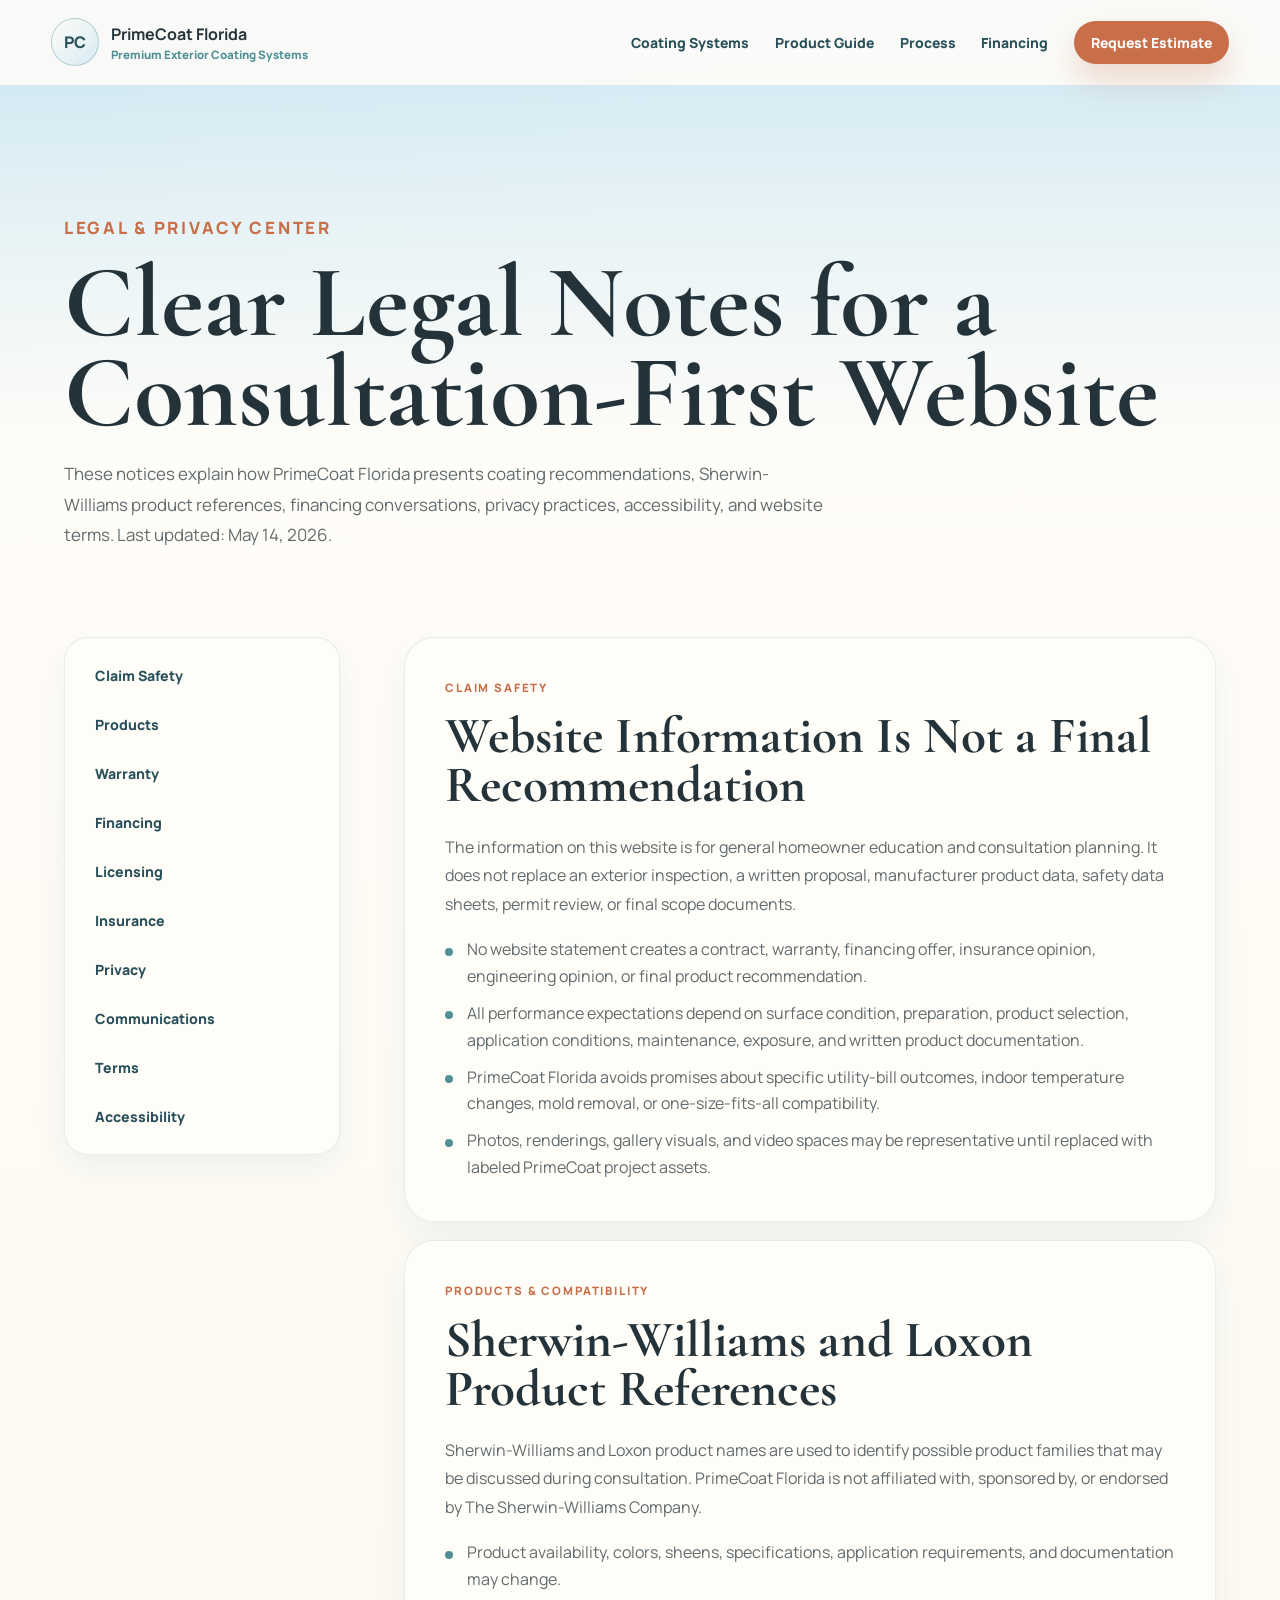
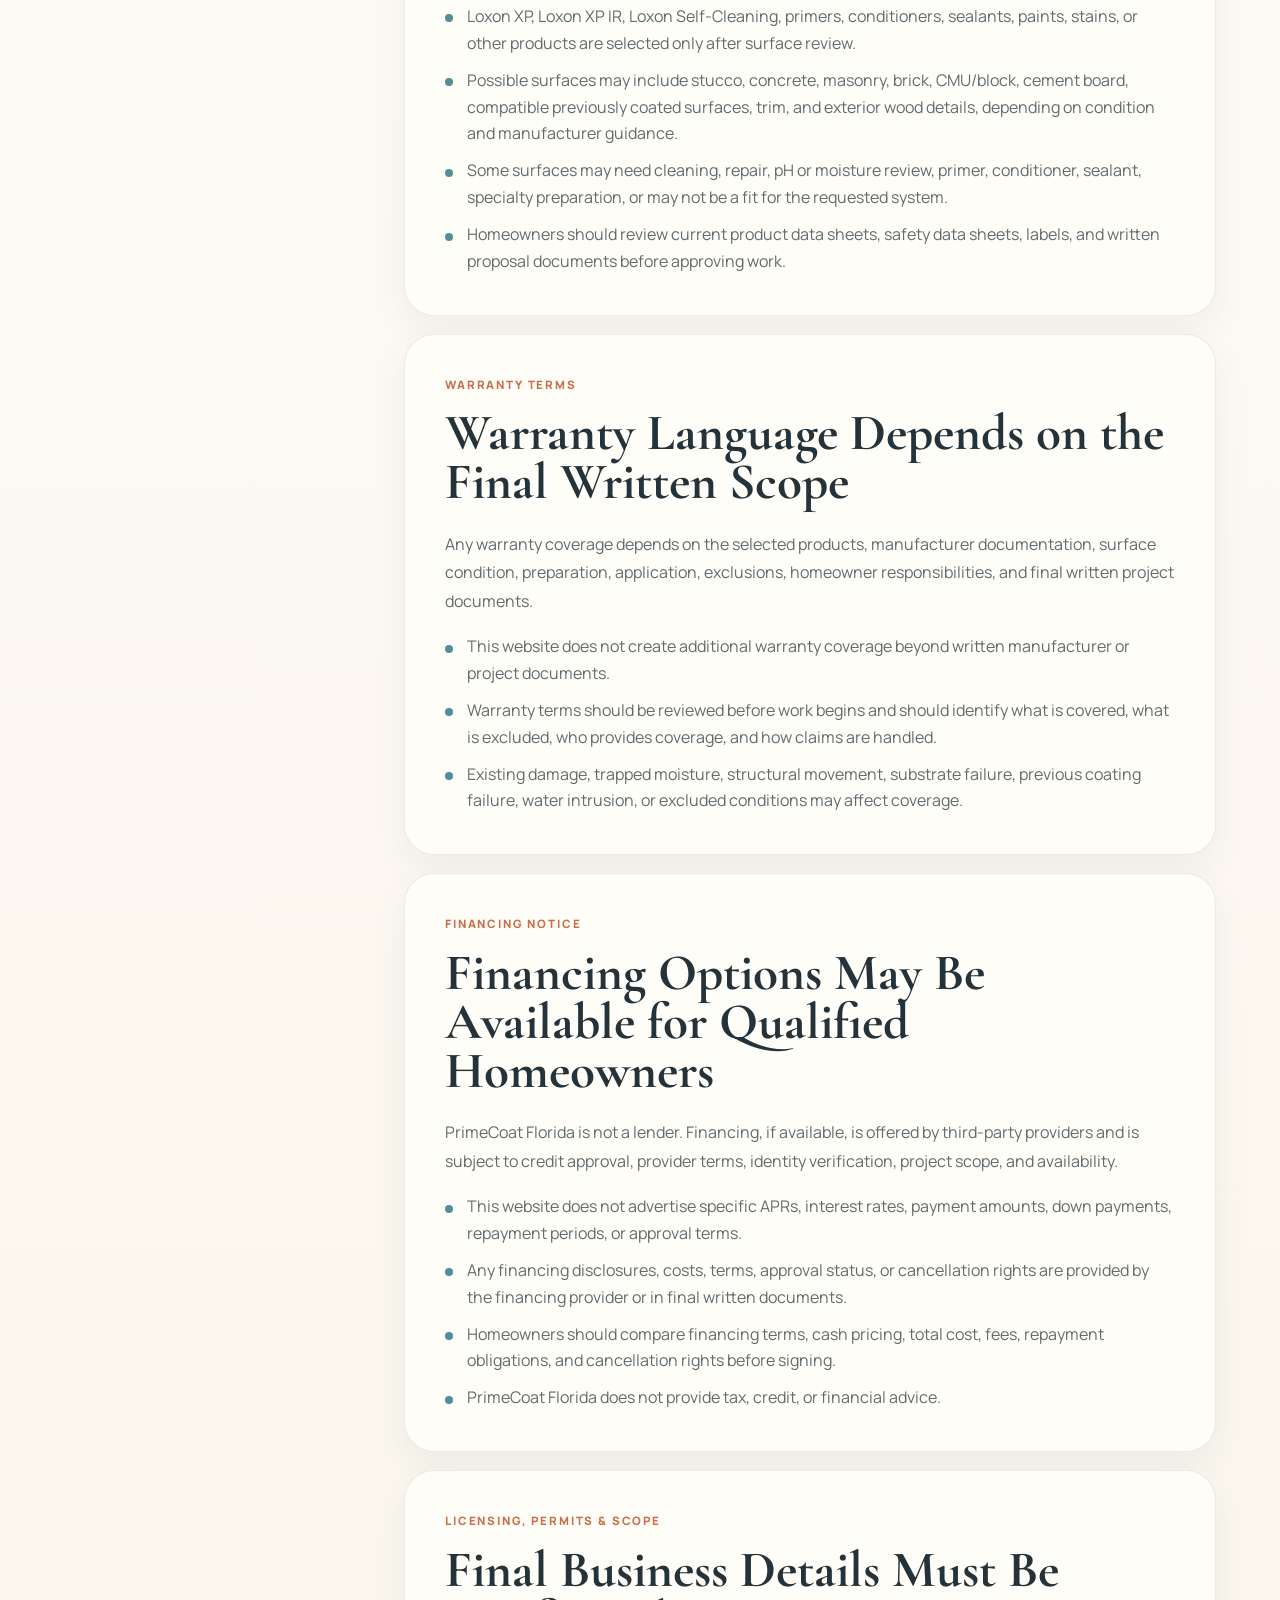
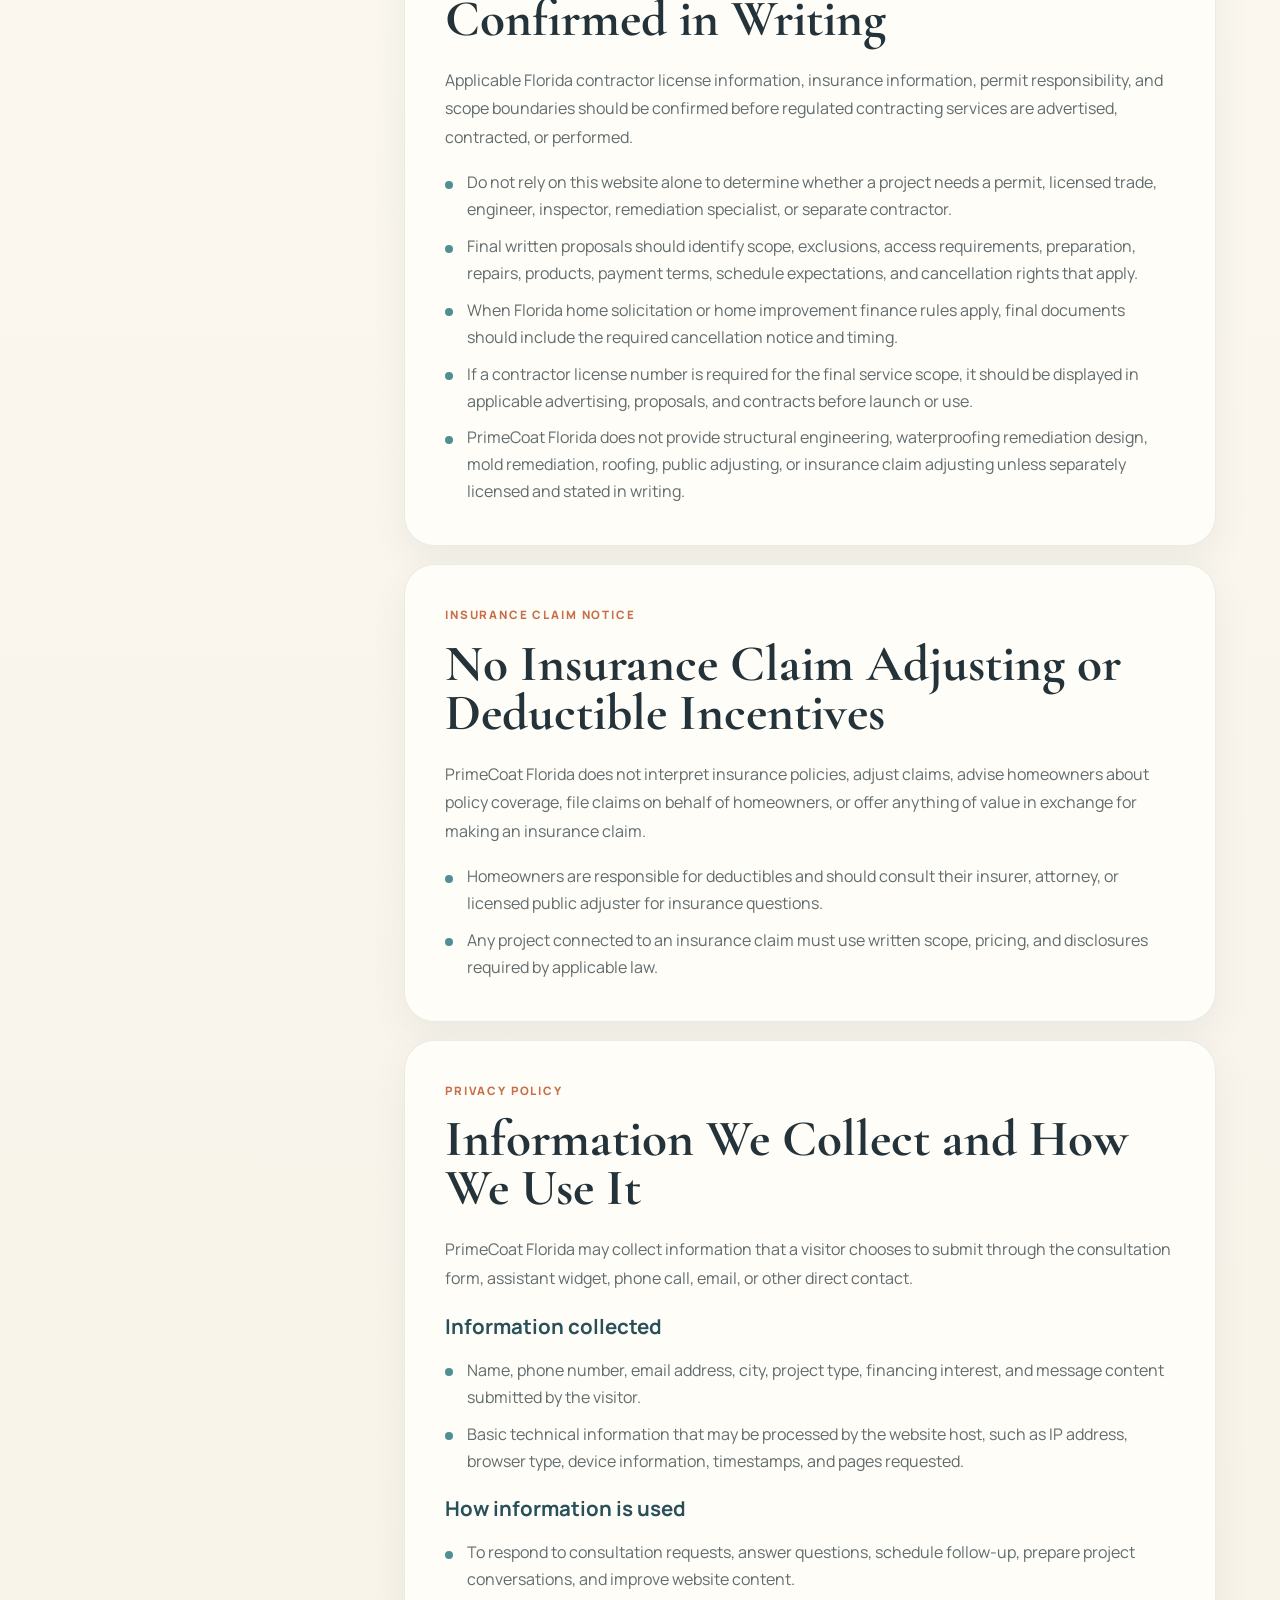
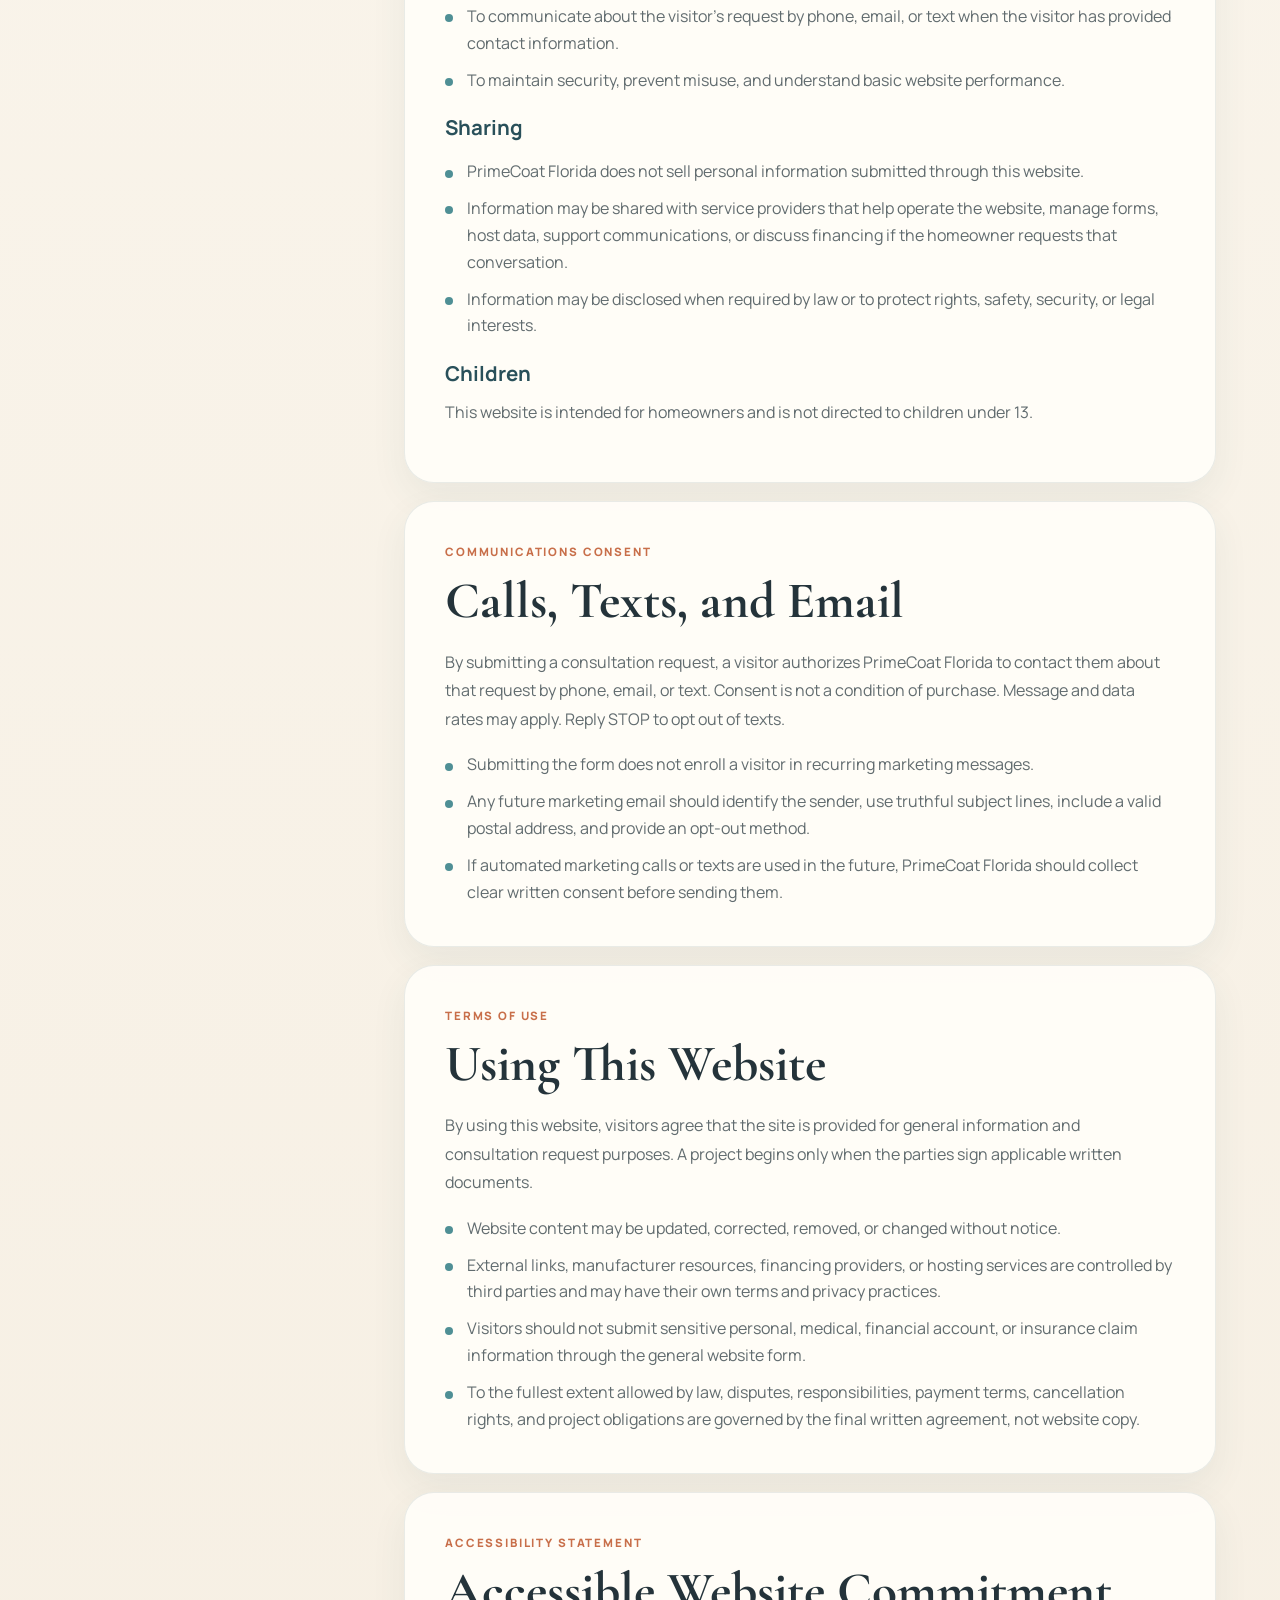
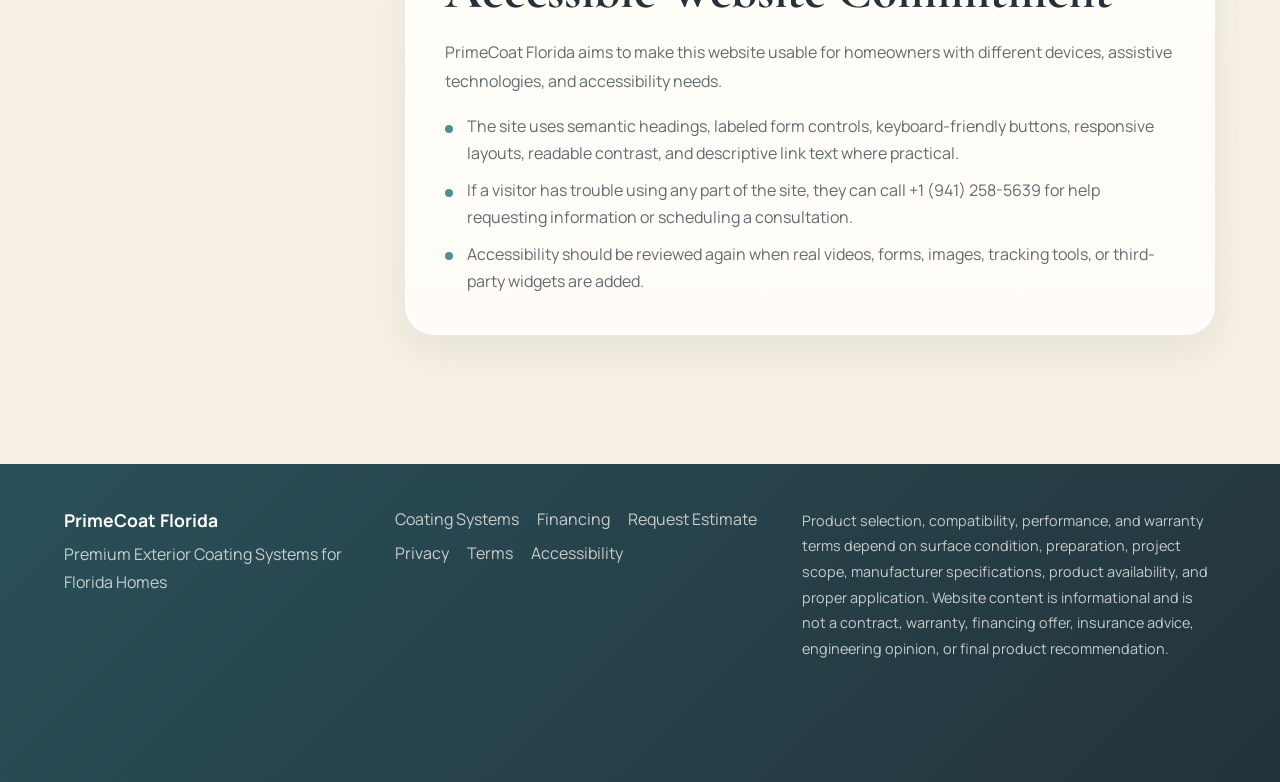
==== legal.html @ 50d69add "Add legal and privacy notices" ====
<!doctype html>
<html lang="en">
  <head>
    <meta charset="UTF-8" />
    <meta name="viewport" content="width=device-width, initial-scale=1.0" />
    <meta
      name="description"
      content="PrimeCoat Florida legal notices, privacy policy, terms, accessibility statement, financing notices, and product claim disclaimers."
    />
    <title>Legal & Privacy Center | PrimeCoat Florida</title>
    <link rel="preconnect" href="https://fonts.googleapis.com" />
    <link rel="preconnect" href="https://fonts.gstatic.com" crossorigin />
    <link
      href="https://fonts.googleapis.com/css2?family=Cormorant+Garamond:wght@500;600;700&family=Manrope:wght@400;500;600;700;800&display=swap"
      rel="stylesheet"
    />
    <link rel="stylesheet" href="styles.css" />
  </head>
  <body>
    <header class="site-header" data-header>
      <a class="brand" href="index.html#top" aria-label="PrimeCoat Florida home">
        <span class="brand-mark">PC</span>
        <span class="brand-copy">
          <strong>PrimeCoat Florida</strong>
          <small>Premium Exterior Coating Systems</small>
        </span>
      </a>
      <button class="nav-toggle" type="button" aria-label="Open navigation" data-nav-toggle>
        <span></span>
        <span></span>
      </button>
      <nav class="site-nav" data-nav>
        <a href="index.html#systems">Coating Systems</a>
        <a href="index.html#learning">Product Guide</a>
        <a href="index.html#application">Process</a>
        <a href="index.html#financing">Financing</a>
        <a class="nav-cta" href="index.html#consultation">Request Estimate</a>
      </nav>
    </header>

    <main class="legal-main">
      <section class="legal-hero">
        <p class="section-label">Legal &amp; Privacy Center</p>
        <h1>Clear Legal Notes for a Consultation-First Website</h1>
        <p>
          These notices explain how PrimeCoat Florida presents coating recommendations, Sherwin-Williams product
          references, financing conversations, privacy practices, accessibility, and website terms. Last updated:
          May 14, 2026.
        </p>
      </section>

      <section class="legal-content">
        <nav class="legal-nav" aria-label="Legal page sections">
          <a href="#claim-safety">Claim Safety</a>
          <a href="#products">Products</a>
          <a href="#warranty">Warranty</a>
          <a href="#financing-notice">Financing</a>
          <a href="#licensing">Licensing</a>
          <a href="#insurance">Insurance</a>
          <a href="#privacy">Privacy</a>
          <a href="#communications">Communications</a>
          <a href="#terms">Terms</a>
          <a href="#accessibility">Accessibility</a>
        </nav>

        <div class="legal-stack">
          <article class="legal-card" id="claim-safety">
            <p class="section-label">Claim Safety</p>
            <h2>Website Information Is Not a Final Recommendation</h2>
            <p>
              The information on this website is for general homeowner education and consultation planning. It does
              not replace an exterior inspection, a written proposal, manufacturer product data, safety data sheets,
              permit review, or final scope documents.
            </p>
            <ul>
              <li>No website statement creates a contract, warranty, financing offer, insurance opinion, engineering opinion, or final product recommendation.</li>
              <li>All performance expectations depend on surface condition, preparation, product selection, application conditions, maintenance, exposure, and written product documentation.</li>
              <li>PrimeCoat Florida avoids promises about specific utility-bill outcomes, indoor temperature changes, mold removal, or one-size-fits-all compatibility.</li>
              <li>Photos, renderings, gallery visuals, and video spaces may be representative until replaced with labeled PrimeCoat project assets.</li>
            </ul>
          </article>

          <article class="legal-card" id="products">
            <p class="section-label">Products &amp; Compatibility</p>
            <h2>Sherwin-Williams and Loxon Product References</h2>
            <p>
              Sherwin-Williams and Loxon product names are used to identify possible product families that may be
              discussed during consultation. PrimeCoat Florida is not affiliated with, sponsored by, or endorsed by
              The Sherwin-Williams Company.
            </p>
            <ul>
              <li>Product availability, colors, sheens, specifications, application requirements, and documentation may change.</li>
              <li>Loxon XP, Loxon XP IR, Loxon Self-Cleaning, primers, conditioners, sealants, paints, stains, or other products are selected only after surface review.</li>
              <li>Possible surfaces may include stucco, concrete, masonry, brick, CMU/block, cement board, compatible previously coated surfaces, trim, and exterior wood details, depending on condition and manufacturer guidance.</li>
              <li>Some surfaces may need cleaning, repair, pH or moisture review, primer, conditioner, sealant, specialty preparation, or may not be a fit for the requested system.</li>
              <li>Homeowners should review current product data sheets, safety data sheets, labels, and written proposal documents before approving work.</li>
            </ul>
          </article>

          <article class="legal-card" id="warranty">
            <p class="section-label">Warranty Terms</p>
            <h2>Warranty Language Depends on the Final Written Scope</h2>
            <p>
              Any warranty coverage depends on the selected products, manufacturer documentation, surface condition,
              preparation, application, exclusions, homeowner responsibilities, and final written project documents.
            </p>
            <ul>
              <li>This website does not create additional warranty coverage beyond written manufacturer or project documents.</li>
              <li>Warranty terms should be reviewed before work begins and should identify what is covered, what is excluded, who provides coverage, and how claims are handled.</li>
              <li>Existing damage, trapped moisture, structural movement, substrate failure, previous coating failure, water intrusion, or excluded conditions may affect coverage.</li>
            </ul>
          </article>

          <article class="legal-card" id="financing-notice">
            <p class="section-label">Financing Notice</p>
            <h2>Financing Options May Be Available for Qualified Homeowners</h2>
            <p>
              PrimeCoat Florida is not a lender. Financing, if available, is offered by third-party providers and is
              subject to credit approval, provider terms, identity verification, project scope, and availability.
            </p>
            <ul>
              <li>This website does not advertise specific APRs, interest rates, payment amounts, down payments, repayment periods, or approval terms.</li>
              <li>Any financing disclosures, costs, terms, approval status, or cancellation rights are provided by the financing provider or in final written documents.</li>
              <li>Homeowners should compare financing terms, cash pricing, total cost, fees, repayment obligations, and cancellation rights before signing.</li>
              <li>PrimeCoat Florida does not provide tax, credit, or financial advice.</li>
            </ul>
          </article>

          <article class="legal-card" id="licensing">
            <p class="section-label">Licensing, Permits &amp; Scope</p>
            <h2>Final Business Details Must Be Confirmed in Writing</h2>
            <p>
              Applicable Florida contractor license information, insurance information, permit responsibility, and
              scope boundaries should be confirmed before regulated contracting services are advertised, contracted,
              or performed.
            </p>
            <ul>
              <li>Do not rely on this website alone to determine whether a project needs a permit, licensed trade, engineer, inspector, remediation specialist, or separate contractor.</li>
              <li>Final written proposals should identify scope, exclusions, access requirements, preparation, repairs, products, payment terms, schedule expectations, and cancellation rights that apply.</li>
              <li>When Florida home solicitation or home improvement finance rules apply, final documents should include the required cancellation notice and timing.</li>
              <li>If a contractor license number is required for the final service scope, it should be displayed in applicable advertising, proposals, and contracts before launch or use.</li>
              <li>PrimeCoat Florida does not provide structural engineering, waterproofing remediation design, mold remediation, roofing, public adjusting, or insurance claim adjusting unless separately licensed and stated in writing.</li>
            </ul>
          </article>

          <article class="legal-card" id="insurance">
            <p class="section-label">Insurance Claim Notice</p>
            <h2>No Insurance Claim Adjusting or Deductible Incentives</h2>
            <p>
              PrimeCoat Florida does not interpret insurance policies, adjust claims, advise homeowners about policy
              coverage, file claims on behalf of homeowners, or offer anything of value in exchange for making an
              insurance claim.
            </p>
            <ul>
              <li>Homeowners are responsible for deductibles and should consult their insurer, attorney, or licensed public adjuster for insurance questions.</li>
              <li>Any project connected to an insurance claim must use written scope, pricing, and disclosures required by applicable law.</li>
            </ul>
          </article>

          <article class="legal-card" id="privacy">
            <p class="section-label">Privacy Policy</p>
            <h2>Information We Collect and How We Use It</h2>
            <p>
              PrimeCoat Florida may collect information that a visitor chooses to submit through the consultation form,
              assistant widget, phone call, email, or other direct contact.
            </p>
            <h3>Information collected</h3>
            <ul>
              <li>Name, phone number, email address, city, project type, financing interest, and message content submitted by the visitor.</li>
              <li>Basic technical information that may be processed by the website host, such as IP address, browser type, device information, timestamps, and pages requested.</li>
            </ul>
            <h3>How information is used</h3>
            <ul>
              <li>To respond to consultation requests, answer questions, schedule follow-up, prepare project conversations, and improve website content.</li>
              <li>To communicate about the visitor's request by phone, email, or text when the visitor has provided contact information.</li>
              <li>To maintain security, prevent misuse, and understand basic website performance.</li>
            </ul>
            <h3>Sharing</h3>
            <ul>
              <li>PrimeCoat Florida does not sell personal information submitted through this website.</li>
              <li>Information may be shared with service providers that help operate the website, manage forms, host data, support communications, or discuss financing if the homeowner requests that conversation.</li>
              <li>Information may be disclosed when required by law or to protect rights, safety, security, or legal interests.</li>
            </ul>
            <h3>Children</h3>
            <p>This website is intended for homeowners and is not directed to children under 13.</p>
          </article>

          <article class="legal-card" id="communications">
            <p class="section-label">Communications Consent</p>
            <h2>Calls, Texts, and Email</h2>
            <p>
              By submitting a consultation request, a visitor authorizes PrimeCoat Florida to contact them about that
              request by phone, email, or text. Consent is not a condition of purchase. Message and data rates may
              apply. Reply STOP to opt out of texts.
            </p>
            <ul>
              <li>Submitting the form does not enroll a visitor in recurring marketing messages.</li>
              <li>Any future marketing email should identify the sender, use truthful subject lines, include a valid postal address, and provide an opt-out method.</li>
              <li>If automated marketing calls or texts are used in the future, PrimeCoat Florida should collect clear written consent before sending them.</li>
            </ul>
          </article>

          <article class="legal-card" id="terms">
            <p class="section-label">Terms of Use</p>
            <h2>Using This Website</h2>
            <p>
              By using this website, visitors agree that the site is provided for general information and consultation
              request purposes. A project begins only when the parties sign applicable written documents.
            </p>
            <ul>
              <li>Website content may be updated, corrected, removed, or changed without notice.</li>
              <li>External links, manufacturer resources, financing providers, or hosting services are controlled by third parties and may have their own terms and privacy practices.</li>
              <li>Visitors should not submit sensitive personal, medical, financial account, or insurance claim information through the general website form.</li>
              <li>To the fullest extent allowed by law, disputes, responsibilities, payment terms, cancellation rights, and project obligations are governed by the final written agreement, not website copy.</li>
            </ul>
          </article>

          <article class="legal-card" id="accessibility">
            <p class="section-label">Accessibility Statement</p>
            <h2>Accessible Website Commitment</h2>
            <p>
              PrimeCoat Florida aims to make this website usable for homeowners with different devices, assistive
              technologies, and accessibility needs.
            </p>
            <ul>
              <li>The site uses semantic headings, labeled form controls, keyboard-friendly buttons, responsive layouts, readable contrast, and descriptive link text where practical.</li>
              <li>If a visitor has trouble using any part of the site, they can call <a href="tel:+19412585639">+1 (941) 258-5639</a> for help requesting information or scheduling a consultation.</li>
              <li>Accessibility should be reviewed again when real videos, forms, images, tracking tools, or third-party widgets are added.</li>
            </ul>
          </article>
        </div>
      </section>
    </main>

    <footer class="site-footer">
      <div>
        <strong>PrimeCoat Florida</strong>
        <p>Premium Exterior Coating Systems for Florida Homes</p>
      </div>
      <nav aria-label="Footer navigation">
        <a href="index.html#systems">Coating Systems</a>
        <a href="index.html#financing">Financing</a>
        <a href="index.html#consultation">Request Estimate</a>
        <a href="#privacy">Privacy</a>
        <a href="#terms">Terms</a>
        <a href="#accessibility">Accessibility</a>
      </nav>
      <p class="footer-disclaimer">
        Product selection, compatibility, performance, and warranty terms depend on surface condition, preparation,
        project scope, manufacturer specifications, product availability, and proper application. Website content is
        informational and is not a contract, warranty, financing offer, insurance advice, engineering opinion, or final
        product recommendation.
      </p>
    </footer>

    <script>
      const header = document.querySelector("[data-header]");
      const nav = document.querySelector("[data-nav]");
      const navToggle = document.querySelector("[data-nav-toggle]");

      function setHeaderState() {
        header.classList.toggle("is-scrolled", window.scrollY > 12);
      }

      window.addEventListener("scroll", setHeaderState, { passive: true });
      setHeaderState();

      navToggle.addEventListener("click", () => {
        nav.classList.toggle("is-open");
      });

      nav.addEventListener("click", (event) => {
        if (event.target.matches("a")) {
          nav.classList.remove("is-open");
        }
      });
    </script>
  </body>
</html>
---- styles.css ----
:root {
  --background-ivory: #f6efe3;
  --soft-warm-white: #fffdf8;
  --coastal-charcoal: #29505a;
  --palm-slate: #4f8f95;
  --muted-cypress: #8fc7d6;
  --limestone: #d9c7aa;
  --sand-mist: #f6efe3;
  --terracotta: #c86f4a;
  --espresso: #24333a;
  --muted-text: rgba(36, 51, 58, 0.72);
  --sky: #cfe8f3;
  --sea-glass: #8fc7d6;
  --deep-ocean: #29505a;
  --tropical-leaf: #7fa27c;
  --line: rgba(41, 80, 90, 0.14);
  --shadow-soft: 0 24px 70px rgba(41, 80, 90, 0.12);
  --shadow-card: 0 16px 44px rgba(41, 80, 90, 0.1);
}

* {
  box-sizing: border-box;
}

html {
  scroll-behavior: smooth;
}

body {
  margin: 0;
  overflow-x: hidden;
  color: var(--espresso);
  background:
    linear-gradient(180deg, rgba(207, 232, 243, 0.72) 0, rgba(255, 253, 248, 0.92) 28rem, var(--background-ivory) 58rem),
    linear-gradient(115deg, rgba(143, 199, 214, 0.32), transparent 44rem);
  font-family: "Manrope", Arial, sans-serif;
}

a {
  color: inherit;
  text-decoration: none;
}

button,
input,
select,
textarea {
  font: inherit;
}

img {
  display: block;
  max-width: 100%;
}

.site-header {
  position: sticky;
  top: 0;
  z-index: 50;
  display: flex;
  align-items: center;
  justify-content: space-between;
  gap: 22px;
  padding: 18px clamp(18px, 4vw, 58px);
  color: var(--espresso);
  background: rgba(255, 253, 248, 0.84);
  border-bottom: 1px solid transparent;
  backdrop-filter: blur(18px);
  transition: box-shadow 220ms ease, border-color 220ms ease, background 220ms ease;
}

.site-header.is-scrolled {
  background: rgba(255, 253, 248, 0.96);
  border-color: var(--line);
  box-shadow: 0 10px 34px rgba(41, 80, 90, 0.09);
}

.brand,
.site-nav,
.hero-actions,
.final-actions {
  display: flex;
  align-items: center;
}

.brand {
  gap: 12px;
}

.brand-mark {
  display: grid;
  place-items: center;
  width: 48px;
  height: 48px;
  border: 1px solid rgba(79, 143, 149, 0.36);
  border-radius: 50%;
  color: var(--deep-ocean);
  background: linear-gradient(135deg, var(--soft-warm-white), rgba(207, 232, 243, 0.82));
  font-weight: 800;
}

.brand-copy {
  display: grid;
  gap: 2px;
}

.brand-copy strong {
  font-size: 1rem;
}

.brand-copy small {
  color: var(--palm-slate);
  font-size: 0.72rem;
  font-weight: 800;
}

.site-nav {
  gap: clamp(12px, 2vw, 26px);
  color: var(--deep-ocean);
  font-size: 0.87rem;
  font-weight: 800;
}

.site-nav a:not(.nav-cta) {
  position: relative;
  padding: 6px 0;
}

.site-nav a:not(.nav-cta)::after {
  content: "";
  position: absolute;
  left: 0;
  bottom: 0;
  width: 100%;
  height: 1px;
  background: var(--terracotta);
  transform: scaleX(0);
  transform-origin: left;
  transition: transform 180ms ease;
}

.site-nav a:hover::after {
  transform: scaleX(1);
}

.nav-cta,
.button.primary {
  color: white;
  background: var(--terracotta);
  box-shadow: 0 16px 32px rgba(200, 111, 74, 0.25);
}

.nav-cta {
  padding: 12px 17px;
  border-radius: 999px;
}

.nav-toggle {
  display: none;
  width: 46px;
  height: 46px;
  border: 1px solid var(--line);
  border-radius: 50%;
  color: var(--coastal-charcoal);
  background: linear-gradient(135deg, var(--soft-warm-white), rgba(207, 232, 243, 0.7));
}

.nav-toggle span {
  display: block;
  width: 18px;
  height: 2px;
  margin: 5px auto;
  background: currentColor;
}

.hero {
  display: grid;
  grid-template-columns: minmax(0, 0.88fr) minmax(420px, 1.12fr);
  gap: clamp(34px, 6vw, 82px);
  align-items: center;
  min-height: calc(100svh - 84px);
  padding: clamp(58px, 8vw, 108px) clamp(18px, 5vw, 74px) clamp(76px, 9vw, 118px);
  background:
    linear-gradient(118deg, rgba(255, 253, 248, 0.94) 0%, rgba(207, 232, 243, 0.56) 54%, rgba(246, 239, 227, 0.8) 100%),
    linear-gradient(180deg, rgba(143, 199, 214, 0.24), transparent 70%);
}

.hero-copy {
  max-width: 680px;
}

.section-label {
  margin: 0 0 14px;
  color: var(--terracotta);
  font-size: 0.72rem;
  font-weight: 800;
  letter-spacing: 0.16em;
  text-transform: uppercase;
}

h1,
h2,
h3,
p {
  margin-top: 0;
}

h1,
h2 {
  font-family: "Cormorant Garamond", Georgia, serif;
  color: var(--espresso);
  letter-spacing: 0;
}

h1 {
  margin-bottom: 22px;
  font-size: clamp(4.1rem, 8vw, 8.2rem);
  line-height: 0.88;
}

h2 {
  margin-bottom: 22px;
  font-size: clamp(2.8rem, 5.4vw, 6rem);
  line-height: 0.96;
}

h3 {
  margin-bottom: 12px;
  color: var(--coastal-charcoal);
  font-size: clamp(1.05rem, 1.6vw, 1.38rem);
  line-height: 1.2;
}

p {
  color: var(--muted-text);
  line-height: 1.78;
}

.hero-text {
  max-width: 640px;
  font-size: clamp(1.05rem, 1.55vw, 1.28rem);
}

.hero-actions {
  flex-wrap: wrap;
  gap: 14px;
  margin-top: 32px;
}

.button {
  display: inline-flex;
  min-height: 54px;
  align-items: center;
  justify-content: center;
  padding: 15px 22px;
  border: 1px solid transparent;
  border-radius: 999px;
  font-weight: 800;
  line-height: 1.1;
  transition: transform 180ms ease, box-shadow 180ms ease, background 180ms ease;
}

.button:hover,
.nav-cta:hover,
.assistant-toggle:hover {
  transform: translateY(-2px);
}

.button.secondary {
  color: var(--coastal-charcoal);
  border-color: rgba(79, 143, 149, 0.26);
  background: rgba(255, 253, 248, 0.82);
}

.button.secondary.dark {
  color: var(--deep-ocean);
  border-color: rgba(79, 143, 149, 0.32);
  background: rgba(255, 253, 248, 0.82);
}

.trust-line {
  display: flex;
  flex-wrap: wrap;
  align-items: center;
  gap: 10px;
  margin: 28px 0 0;
  color: var(--palm-slate);
  font-size: 0.9rem;
  font-weight: 800;
}

.trust-line span {
  width: 4px;
  height: 4px;
  border-radius: 50%;
  background: var(--terracotta);
}

.hero-visual {
  position: relative;
  min-height: 640px;
}

.hero-visual::before {
  content: "";
  position: absolute;
  inset: 7% -6% 3% 8%;
  border-radius: 42px;
  background:
    linear-gradient(145deg, rgba(143, 199, 214, 0.82), rgba(207, 232, 243, 0.88) 48%, rgba(217, 199, 170, 0.72));
}

.hero-image-card {
  position: absolute;
  inset: 0 5% 8% 0;
  overflow: hidden;
  border: 12px solid rgba(255, 253, 248, 0.9);
  border-radius: 38px;
  box-shadow: 0 28px 72px rgba(41, 80, 90, 0.18);
}

.hero-image-card::after {
  content: "";
  position: absolute;
  inset: 0;
  background: linear-gradient(180deg, rgba(255, 253, 248, 0.04), rgba(143, 199, 214, 0.16));
  pointer-events: none;
}

.hero-image-card img {
  width: 100%;
  height: 100%;
  object-fit: cover;
}

.float-card {
  position: absolute;
  max-width: 260px;
  padding: 18px 20px;
  border: 1px solid rgba(207, 232, 243, 0.72);
  border-radius: 22px;
  color: var(--coastal-charcoal);
  background: rgba(255, 253, 248, 0.92);
  box-shadow: 0 16px 42px rgba(41, 80, 90, 0.14);
  backdrop-filter: blur(14px);
  font-weight: 800;
  line-height: 1.35;
}

.finance-note {
  right: 0;
  bottom: 18%;
}

.surface-note {
  left: -3%;
  bottom: 5%;
}

.positioning-strip {
  display: grid;
  grid-template-columns: repeat(4, minmax(0, 1fr));
  gap: 1px;
  margin: 0 clamp(18px, 5vw, 74px);
  overflow: hidden;
  border: 1px solid var(--line);
  border-radius: 28px;
  background: var(--line);
  box-shadow: 0 16px 44px rgba(41, 80, 90, 0.11);
}

.positioning-strip article {
  display: flex;
  min-height: 104px;
  align-items: center;
  gap: 14px;
  padding: 22px;
  background: linear-gradient(135deg, rgba(255, 253, 248, 0.92), rgba(207, 232, 243, 0.32));
}

.positioning-strip span {
  width: 28px;
  height: 2px;
  background: var(--palm-slate);
}

.section {
  padding: clamp(82px, 11vw, 150px) clamp(18px, 5vw, 74px);
}

.section-intro {
  max-width: 920px;
  margin-bottom: clamp(34px, 5vw, 64px);
}

.section-intro.compact {
  max-width: 760px;
}

.section-intro p,
.systems-copy p,
.form-copy p {
  max-width: 710px;
  font-size: 1.04rem;
}

.difference-grid {
  display: grid;
  grid-template-columns: repeat(3, minmax(0, 1fr));
  gap: 22px;
}

.premium-card {
  min-height: 270px;
  padding: 30px;
  border: 1px solid rgba(41, 80, 90, 0.1);
  border-radius: 28px;
  background: linear-gradient(160deg, rgba(255, 253, 248, 0.94), rgba(207, 232, 243, 0.24));
  box-shadow: 0 12px 30px rgba(41, 80, 90, 0.08);
}

.premium-card.elevated {
  transform: translateY(-18px);
  background: linear-gradient(160deg, white, rgba(143, 199, 214, 0.24));
  box-shadow: 0 24px 70px rgba(41, 80, 90, 0.14);
}

.premium-card span {
  color: var(--palm-slate);
  font-weight: 900;
}

.systems {
  display: grid;
  grid-template-columns: minmax(0, 0.95fr) minmax(360px, 0.8fr);
  gap: clamp(34px, 7vw, 94px);
  align-items: center;
  background:
    linear-gradient(120deg, rgba(255, 253, 248, 0.96), rgba(207, 232, 243, 0.42) 58%, rgba(246, 239, 227, 0.82)),
    linear-gradient(180deg, rgba(143, 199, 214, 0.16), transparent);
}

.systems-copy .button {
  margin-top: 16px;
}

.surface-stack {
  display: grid;
  gap: 14px;
  transform: rotate(-1deg);
}

.surface-stack article {
  padding: 22px 26px;
  border: 1px solid rgba(41, 80, 90, 0.13);
  border-radius: 24px;
  color: var(--coastal-charcoal);
  background: rgba(255, 253, 248, 0.9);
  box-shadow: 0 16px 44px rgba(41, 80, 90, 0.12);
  font-family: "Cormorant Garamond", Georgia, serif;
  font-size: clamp(1.8rem, 3vw, 3rem);
  font-weight: 700;
}

.surface-stack article:nth-child(even) {
  margin-left: 34px;
  background: rgba(207, 232, 243, 0.46);
}

.sw-strategy {
  background:
    linear-gradient(180deg, var(--soft-warm-white), rgba(207, 232, 243, 0.34) 55%, var(--background-ivory));
}

.sw-grid {
  display: grid;
  grid-template-columns: repeat(4, minmax(0, 1fr));
  gap: 18px;
}

.sw-grid article {
  min-height: 280px;
  padding: 26px;
  border: 1px solid rgba(41, 80, 90, 0.11);
  border-radius: 28px;
  background: linear-gradient(180deg, rgba(255, 253, 248, 0.94), rgba(207, 232, 243, 0.18));
  box-shadow: 0 12px 32px rgba(41, 80, 90, 0.07);
}

.sw-grid span,
.mini-label {
  display: inline-flex;
  margin-bottom: 16px;
  color: var(--terracotta);
  font-size: 0.72rem;
  font-weight: 900;
  letter-spacing: 0.12em;
  text-transform: uppercase;
}

.strategy-note {
  display: flex;
  gap: 14px;
  align-items: flex-start;
  margin-top: 22px;
  padding: 20px 24px;
  border: 1px solid rgba(41, 80, 90, 0.12);
  border-radius: 24px;
  color: var(--muted-text);
  background: rgba(255, 253, 248, 0.9);
  box-shadow: 0 10px 28px rgba(41, 80, 90, 0.06);
}

.strategy-note strong {
  flex: 0 0 auto;
  color: var(--coastal-charcoal);
}

.learning {
  background:
    linear-gradient(180deg, rgba(207, 232, 243, 0.42), var(--soft-warm-white) 46%, var(--background-ivory));
}

.learning-layout {
  display: grid;
  grid-template-columns: minmax(320px, 0.86fr) minmax(0, 1.14fr);
  gap: clamp(24px, 5vw, 58px);
  align-items: stretch;
}

.learning-feature {
  display: flex;
  min-height: 100%;
  flex-direction: column;
  justify-content: space-between;
  padding: clamp(28px, 4vw, 48px);
  border: 1px solid rgba(41, 80, 90, 0.12);
  border-radius: 34px;
  background:
    linear-gradient(145deg, rgba(255, 253, 248, 0.98), rgba(207, 232, 243, 0.5) 62%, rgba(217, 199, 170, 0.46));
  box-shadow: 0 24px 70px rgba(41, 80, 90, 0.13);
}

.learning-feature .button {
  align-self: flex-start;
  margin-top: 22px;
}

.learning-grid,
.performance-grid,
.video-grid,
.faq-list {
  display: grid;
  gap: 18px;
}

.learning-grid {
  grid-template-columns: repeat(2, minmax(0, 1fr));
}

.learning-grid article,
.performance-grid article {
  padding: 26px;
  border: 1px solid rgba(41, 80, 90, 0.1);
  border-radius: 28px;
  background: linear-gradient(180deg, rgba(255, 253, 248, 0.94), rgba(207, 232, 243, 0.18));
  box-shadow: 0 12px 32px rgba(41, 80, 90, 0.07);
}

.learning-grid span,
.performance-grid span,
.process-step span {
  color: var(--terracotta);
  font-size: 0.76rem;
  font-weight: 900;
  letter-spacing: 0.08em;
  text-transform: uppercase;
}

.exposure {
  background:
    linear-gradient(180deg, var(--soft-warm-white), rgba(207, 232, 243, 0.34) 58%, var(--background-ivory));
}

.exposure-shell {
  display: block;
}

.round-control {
  width: 52px;
  height: 52px;
  border: 1px solid var(--line);
  border-radius: 50%;
  color: var(--coastal-charcoal);
  background: linear-gradient(135deg, var(--soft-warm-white), rgba(143, 199, 214, 0.36));
  font-size: 1.25rem;
  cursor: pointer;
}

.exposure-track {
  display: grid;
  grid-template-columns: repeat(3, minmax(0, 1fr));
  gap: 18px;
  overflow: visible;
}

.exposure-card {
  min-height: 290px;
  padding: 28px;
  border: 1px solid rgba(41, 80, 90, 0.1);
  border-radius: 28px;
  color: inherit;
  background: linear-gradient(160deg, var(--soft-warm-white), rgba(207, 232, 243, 0.48));
  box-shadow: 0 14px 36px rgba(41, 80, 90, 0.08);
  cursor: pointer;
  text-align: left;
  transition: transform 220ms ease, box-shadow 220ms ease, border-color 220ms ease;
}

.exposure-card:hover,
.exposure-card:focus-visible,
.exposure-card.is-active {
  transform: translateY(-8px);
  border-color: rgba(200, 111, 74, 0.34);
  background: linear-gradient(160deg, var(--soft-warm-white), rgba(207, 232, 243, 0.48));
  box-shadow: 0 24px 70px rgba(41, 80, 90, 0.13);
}

.exposure-card span {
  display: inline-flex;
  margin-bottom: 28px;
  padding: 7px 12px;
  border-radius: 999px;
  color: var(--deep-ocean);
  background: rgba(143, 199, 214, 0.35);
  font-size: 0.78rem;
  font-weight: 900;
}

.exposure-card strong {
  display: inline-flex;
  margin-top: 16px;
  color: var(--terracotta);
  font-size: 0.78rem;
  font-weight: 900;
}

.benefit-panel {
  position: fixed;
  inset: 0;
  z-index: 88;
  display: grid;
  justify-items: end;
  background: rgba(36, 51, 58, 0.28);
  backdrop-filter: blur(10px);
}

.benefit-panel[hidden] {
  display: none;
}

.benefit-panel-card {
  position: relative;
  width: min(720px, 58vw);
  min-height: 100%;
  padding: clamp(34px, 6vw, 72px);
  overflow-y: auto;
  border-left: 1px solid rgba(207, 232, 243, 0.8);
  background:
    linear-gradient(145deg, rgba(255, 253, 248, 0.98), rgba(207, 232, 243, 0.56) 72%, rgba(217, 199, 170, 0.34));
  box-shadow: -28px 0 70px rgba(41, 80, 90, 0.18);
}

.benefit-panel-card h3 {
  max-width: 560px;
  margin-bottom: 18px;
  font-family: "Cormorant Garamond", Georgia, serif;
  font-size: clamp(2.5rem, 5vw, 5.2rem);
  line-height: 0.96;
}

.benefit-panel-card ul {
  display: grid;
  gap: 12px;
  margin: 26px 0 32px;
  padding: 0;
  list-style: none;
}

.benefit-panel-card li {
  position: relative;
  padding-left: 22px;
  color: var(--muted-text);
  line-height: 1.7;
}

.benefit-panel-card li::before {
  content: "";
  position: absolute;
  left: 0;
  top: 0.72em;
  width: 8px;
  height: 8px;
  border-radius: 50%;
  background: var(--palm-slate);
}

.gallery {
  background:
    linear-gradient(180deg, var(--soft-warm-white), rgba(207, 232, 243, 0.36) 56%, var(--background-ivory));
}

.gallery-layout {
  display: grid;
  grid-template-columns: minmax(0, 1fr) 320px;
  gap: 24px;
  align-items: stretch;
}

.gallery-stage {
  position: relative;
  min-height: min(62vw, 640px);
  overflow: hidden;
  border: 12px solid rgba(255, 253, 248, 0.9);
  border-radius: 36px;
  background: var(--sky);
  box-shadow: 0 26px 72px rgba(41, 80, 90, 0.14);
}

.gallery-image {
  position: absolute;
  inset: 0;
  opacity: 0;
  pointer-events: none;
  transform: scale(1.02);
  transition: opacity 260ms ease, transform 520ms ease, filter 260ms ease;
  background-image: url("assets/florida-home-exterior.png");
  background-position: center;
  background-size: cover;
}

.gallery-image::before {
  content: "";
  position: absolute;
  inset: 0;
  background:
    linear-gradient(90deg, rgba(36, 51, 58, 0.42), rgba(41, 80, 90, 0.08) 62%, rgba(255, 253, 248, 0.18)),
    linear-gradient(180deg, rgba(207, 232, 243, 0.1), rgba(143, 199, 214, 0.16));
}

.gallery-image.is-active {
  opacity: 1;
  pointer-events: auto;
  transform: scale(1);
}

.gallery-image.painting {
  filter: saturate(0.88) brightness(1.05) sepia(0.08);
}

.gallery-image.wood {
  filter: sepia(0.22) saturate(0.92) brightness(1.02);
}

.gallery-image.prep {
  filter: grayscale(0.28) contrast(1.08) brightness(0.98);
}

.gallery-image.projects {
  filter: brightness(1.06) saturate(1.05);
}

.gallery-visual-copy {
  position: absolute;
  top: 34px;
  left: 34px;
  z-index: 1;
  width: min(440px, calc(100% - 68px));
  padding: 26px;
  border: 1px solid rgba(207, 232, 243, 0.46);
  border-radius: 28px;
  color: var(--soft-warm-white);
  background: rgba(41, 80, 90, 0.64);
  box-shadow: 0 20px 54px rgba(41, 80, 90, 0.2);
  backdrop-filter: blur(14px);
}

.gallery-visual-copy span {
  display: inline-flex;
  margin-bottom: 18px;
  padding: 8px 11px;
  border-radius: 999px;
  color: var(--soft-warm-white);
  background: rgba(200, 111, 74, 0.88);
  font-size: 0.72rem;
  font-weight: 900;
  letter-spacing: 0.1em;
  text-transform: uppercase;
}

.gallery-visual-copy strong {
  display: block;
  max-width: 10ch;
  color: var(--soft-warm-white);
  font-family: "Cormorant Garamond", Georgia, serif;
  font-size: clamp(2.2rem, 4vw, 4.1rem);
  line-height: 0.9;
}

.gallery-visual-copy small {
  display: block;
  margin-top: 18px;
  color: rgba(255, 253, 248, 0.82);
  font-size: 0.9rem;
  font-weight: 800;
  line-height: 1.6;
}

.gallery-caption {
  position: absolute;
  left: 24px;
  bottom: 24px;
  max-width: min(560px, calc(100% - 48px));
  padding: 18px 22px;
  border: 1px solid rgba(255, 253, 248, 0.5);
  border-radius: 22px;
  color: var(--soft-warm-white);
  background: rgba(41, 80, 90, 0.76);
  backdrop-filter: blur(12px);
  font-weight: 800;
}

.gallery-tabs {
  display: grid;
  gap: 12px;
  align-self: center;
}

.system-tabs-wrap {
  display: grid;
  gap: 18px;
  align-self: center;
}

.gallery-tabs button {
  padding: 18px 20px;
  border: 1px solid rgba(41, 80, 90, 0.12);
  border-radius: 20px;
  color: var(--coastal-charcoal);
  background: rgba(255, 253, 248, 0.88);
  cursor: pointer;
  font-weight: 800;
  text-align: left;
  transition: transform 180ms ease, background 180ms ease, border-color 180ms ease;
}

.gallery-tabs button:hover,
.gallery-tabs button.is-active,
.gallery-tabs button[aria-selected="true"] {
  transform: translateX(-6px);
  border-color: rgba(200, 111, 74, 0.5);
  background: linear-gradient(135deg, white, rgba(207, 232, 243, 0.38));
}

.system-panels {
  position: relative;
}

.system-panel {
  display: none;
  padding: 24px;
  border: 1px solid rgba(41, 80, 90, 0.11);
  border-radius: 28px;
  background: rgba(255, 253, 248, 0.94);
  box-shadow: 0 14px 36px rgba(41, 80, 90, 0.09);
}

.system-panel[hidden] {
  display: none;
}

.system-panel.is-active {
  display: block;
}

.system-panel ul {
  display: grid;
  gap: 10px;
  margin: 18px 0 0;
  padding: 0;
  list-style: none;
}

.system-panel li {
  position: relative;
  padding-left: 18px;
  color: var(--muted-text);
  line-height: 1.55;
}

.system-panel li::before {
  content: "";
  position: absolute;
  left: 0;
  top: 0.65em;
  width: 7px;
  height: 7px;
  border-radius: 50%;
  background: var(--palm-slate);
}

.performance {
  background: var(--soft-warm-white);
}

.performance-grid {
  grid-template-columns: repeat(3, minmax(0, 1fr));
}

.application {
  background:
    linear-gradient(180deg, rgba(207, 232, 243, 0.34), var(--background-ivory) 52%, var(--soft-warm-white));
}

.process-map {
  display: grid;
  grid-template-columns: repeat(3, minmax(0, 1fr));
  gap: 18px;
}

.process-step {
  min-height: 280px;
  padding: 24px;
  border: 1px solid rgba(41, 80, 90, 0.12);
  border-radius: 26px;
  color: inherit;
  background: linear-gradient(180deg, rgba(255, 253, 248, 0.94), rgba(143, 199, 214, 0.12));
  box-shadow: 0 10px 30px rgba(41, 80, 90, 0.07);
  cursor: pointer;
  text-align: left;
  transition: transform 220ms ease, box-shadow 220ms ease, border-color 220ms ease;
}

.process-step:hover,
.process-step:focus-visible,
.process-step.is-active {
  transform: translateY(-8px);
  border-color: rgba(200, 111, 74, 0.34);
  box-shadow: 0 24px 70px rgba(41, 80, 90, 0.13);
}

.process-step strong {
  display: inline-flex;
  margin-top: 16px;
  color: var(--terracotta);
  font-size: 0.78rem;
  font-weight: 900;
}

.process-panel {
  position: fixed;
  inset: 0;
  z-index: 88;
  display: grid;
  justify-items: end;
  background: rgba(36, 51, 58, 0.28);
  backdrop-filter: blur(10px);
}

.process-panel[hidden] {
  display: none;
}

.process-panel-card {
  position: relative;
  width: min(720px, 58vw);
  min-height: 100%;
  padding: clamp(34px, 6vw, 72px);
  overflow-y: auto;
  border-left: 1px solid rgba(207, 232, 243, 0.8);
  background:
    linear-gradient(145deg, rgba(255, 253, 248, 0.98), rgba(207, 232, 243, 0.56) 72%, rgba(217, 199, 170, 0.34));
  box-shadow: -28px 0 70px rgba(41, 80, 90, 0.18);
}

.process-panel-card h3 {
  max-width: 560px;
  margin-bottom: 18px;
  font-family: "Cormorant Garamond", Georgia, serif;
  font-size: clamp(2.5rem, 5vw, 5.2rem);
  line-height: 0.96;
}

.process-panel-card ul {
  display: grid;
  gap: 12px;
  margin: 26px 0 32px;
  padding: 0;
  list-style: none;
}

.process-panel-card li {
  position: relative;
  padding-left: 22px;
  color: var(--muted-text);
  line-height: 1.7;
}

.process-panel-card li::before {
  content: "";
  position: absolute;
  left: 0;
  top: 0.72em;
  width: 8px;
  height: 8px;
  border-radius: 50%;
  background: var(--palm-slate);
}

.videos {
  position: relative;
  background:
    linear-gradient(180deg, var(--soft-warm-white), rgba(207, 232, 243, 0.44) 64%, var(--background-ivory));
}

.video-grid {
  grid-template-columns: repeat(4, minmax(0, 1fr));
}

.video-card {
  min-height: 390px;
}

.video-card button {
  position: relative;
  width: 100%;
  min-height: 230px;
  overflow: hidden;
  border: 10px solid rgba(255, 253, 248, 0.86);
  border-radius: 30px;
  background:
    linear-gradient(135deg, rgba(41, 80, 90, 0.5), rgba(143, 199, 214, 0.34)),
    url("assets/florida-home-exterior.png") center/cover;
  box-shadow: 0 16px 44px rgba(41, 80, 90, 0.12);
  cursor: pointer;
}

.video-card button::before {
  content: "";
  position: absolute;
  inset: 0;
  background: linear-gradient(180deg, rgba(255, 253, 248, 0.06), rgba(41, 80, 90, 0.34));
}

.video-card button span {
  position: absolute;
  left: 50%;
  top: 50%;
  width: 66px;
  height: 66px;
  border-radius: 50%;
  background: rgba(255, 253, 248, 0.94);
  box-shadow: 0 16px 38px rgba(41, 80, 90, 0.22);
  transform: translate(-50%, -50%);
}

.video-card button span::after {
  content: "";
  position: absolute;
  left: 27px;
  top: 21px;
  border-top: 12px solid transparent;
  border-bottom: 12px solid transparent;
  border-left: 18px solid var(--terracotta);
}

.video-card h3 {
  margin-top: 20px;
}

.video-modal {
  position: fixed;
  inset: 0;
  z-index: 90;
  display: grid;
  place-items: center;
  padding: 24px;
  background: rgba(36, 51, 58, 0.44);
  backdrop-filter: blur(10px);
}

.video-modal[hidden] {
  display: none;
}

.video-modal-card {
  position: relative;
  width: min(620px, 100%);
  padding: clamp(28px, 5vw, 48px);
  border: 1px solid rgba(255, 253, 248, 0.7);
  border-radius: 34px;
  background: var(--soft-warm-white);
  box-shadow: var(--shadow-soft);
}

.modal-close {
  position: absolute;
  top: 16px;
  right: 16px;
  width: 42px;
  height: 42px;
  border: 1px solid var(--line);
  border-radius: 50%;
  color: var(--coastal-charcoal);
  background: linear-gradient(135deg, var(--soft-warm-white), rgba(207, 232, 243, 0.58));
  cursor: pointer;
  font-size: 1.3rem;
}

.estimate-guide {
  background: var(--soft-warm-white);
}

.estimate-panel {
  display: grid;
  grid-template-columns: minmax(0, 0.9fr) minmax(320px, 1fr);
  gap: clamp(28px, 6vw, 72px);
  align-items: center;
  padding: clamp(30px, 5vw, 58px);
  border: 1px solid rgba(41, 80, 90, 0.1);
  border-radius: 34px;
  background:
    linear-gradient(135deg, rgba(255, 253, 248, 0.98), rgba(207, 232, 243, 0.46) 64%, rgba(217, 199, 170, 0.44));
  box-shadow: 0 24px 70px rgba(41, 80, 90, 0.13);
}

.estimate-factors {
  display: grid;
  grid-template-columns: repeat(2, minmax(0, 1fr));
  gap: 12px;
}

.estimate-factors span {
  min-height: 86px;
  padding: 18px;
  border: 1px solid rgba(41, 80, 90, 0.11);
  border-radius: 22px;
  color: var(--coastal-charcoal);
  background: rgba(255, 253, 248, 0.86);
  font-weight: 800;
  line-height: 1.4;
}

.financing {
  background: var(--soft-warm-white);
}

.financing-panel {
  display: grid;
  grid-template-columns: minmax(0, 1fr) 280px auto;
  gap: 28px;
  align-items: center;
  padding: clamp(30px, 5vw, 58px);
  border: 1px solid rgba(41, 80, 90, 0.1);
  border-radius: 34px;
  background:
    linear-gradient(135deg, rgba(255, 253, 248, 0.98), rgba(207, 232, 243, 0.48) 62%, rgba(217, 199, 170, 0.36));
  box-shadow: 0 24px 70px rgba(41, 80, 90, 0.13);
}

.cue-list {
  display: grid;
  gap: 12px;
  margin: 0;
  padding: 0;
  list-style: none;
}

.cue-list li {
  padding: 12px 0 12px 24px;
  border-bottom: 1px solid var(--line);
  color: var(--coastal-charcoal);
  font-weight: 800;
}

.cue-list li::before {
  content: "";
  display: inline-block;
  width: 8px;
  height: 8px;
  margin: 0 12px 1px -24px;
  border-radius: 50%;
  background: var(--terracotta);
}

.legal-microcopy,
.form-legal,
.footer-license {
  color: rgba(36, 51, 58, 0.68);
  font-size: 0.82rem;
  line-height: 1.65;
}

.process {
  background: linear-gradient(180deg, rgba(207, 232, 243, 0.24), var(--soft-warm-white));
}

.timeline {
  position: relative;
  display: grid;
  max-width: 980px;
  margin: 0 auto;
}

.timeline::before {
  content: "";
  position: absolute;
  top: 22px;
  bottom: 22px;
  left: 25px;
  width: 1px;
  background: rgba(79, 143, 149, 0.34);
}

.timeline article {
  position: relative;
  display: grid;
  grid-template-columns: 52px minmax(0, 1fr);
  gap: 24px;
  padding: 0 0 34px;
}

.timeline article:last-child {
  padding-bottom: 0;
}

.timeline span {
  display: grid;
  place-items: center;
  width: 18px;
  height: 18px;
  margin: 17px;
  border-radius: 50%;
  color: white;
  background: var(--palm-slate);
  box-shadow: 0 10px 24px rgba(79, 143, 149, 0.24);
  font-weight: 900;
}

.timeline div {
  padding: 28px;
  border: 1px solid rgba(41, 80, 90, 0.1);
  border-radius: 28px;
  background: rgba(255, 253, 248, 0.9);
  box-shadow: 0 12px 32px rgba(41, 80, 90, 0.07);
}

.faq {
  background:
    linear-gradient(180deg, var(--soft-warm-white), rgba(207, 232, 243, 0.34) 56%, var(--background-ivory));
}

.faq-list {
  max-width: 980px;
}

.faq-list details {
  border: 1px solid rgba(41, 80, 90, 0.11);
  border-radius: 24px;
  background: rgba(255, 253, 248, 0.9);
  box-shadow: 0 10px 28px rgba(41, 80, 90, 0.06);
}

.faq-list summary {
  padding: 22px 26px;
  color: var(--coastal-charcoal);
  cursor: pointer;
  font-weight: 900;
  list-style: none;
}

.faq-list summary::-webkit-details-marker {
  display: none;
}

.faq-list summary::after {
  content: "+";
  float: right;
  color: var(--terracotta);
  font-size: 1.2rem;
}

.faq-list details[open] summary::after {
  content: "-";
}

.faq-list details p {
  max-width: 820px;
  margin: -6px 26px 24px;
}

.consultation {
  display: grid;
  grid-template-columns: minmax(0, 0.8fr) minmax(420px, 1fr);
  gap: clamp(34px, 7vw, 94px);
  align-items: start;
  background:
    linear-gradient(135deg, rgba(207, 232, 243, 0.48), rgba(255, 253, 248, 0.94) 48%, rgba(246, 239, 227, 0.86));
}

.consultation-form {
  display: grid;
  grid-template-columns: repeat(2, minmax(0, 1fr));
  gap: 16px;
  padding: clamp(24px, 4vw, 38px);
  border: 1px solid rgba(41, 80, 90, 0.1);
  border-radius: 34px;
  background: var(--soft-warm-white);
  box-shadow: 0 24px 70px rgba(41, 80, 90, 0.13);
}

.consultation-form label {
  display: grid;
  gap: 8px;
  color: var(--coastal-charcoal);
  font-size: 0.88rem;
  font-weight: 800;
}

.consultation-form input,
.consultation-form select,
.consultation-form textarea {
  width: 100%;
  min-height: 52px;
  border: 1px solid rgba(41, 80, 90, 0.16);
  border-radius: 16px;
  color: var(--espresso);
  background: #fffdf8;
  padding: 13px 14px;
  outline: none;
}

.consultation-form input:focus,
.consultation-form select:focus,
.consultation-form textarea:focus {
  border-color: rgba(200, 111, 74, 0.72);
  box-shadow: 0 0 0 4px rgba(200, 111, 74, 0.12);
}

.consultation-form .full,
.full-button {
  grid-column: 1 / -1;
}

.consent-check {
  grid-template-columns: 20px minmax(0, 1fr);
  align-items: start;
  gap: 12px;
  color: var(--muted-text);
  font-size: 0.8rem;
  font-weight: 600;
  line-height: 1.62;
}

.consent-check input {
  width: 18px;
  min-height: 18px;
  margin: 3px 0 0;
  accent-color: var(--terracotta);
}

.form-legal {
  margin: 0;
  padding: 16px 18px;
  border: 1px solid rgba(41, 80, 90, 0.1);
  border-radius: 18px;
  background: rgba(207, 232, 243, 0.28);
}

.form-legal a,
.text-link {
  color: var(--deep-ocean);
  font-weight: 900;
  text-decoration: underline;
  text-underline-offset: 4px;
}

.legal-summary {
  background:
    linear-gradient(180deg, var(--soft-warm-white), rgba(207, 232, 243, 0.3) 54%, var(--background-ivory));
}

.legal-summary-grid {
  display: grid;
  grid-template-columns: repeat(4, minmax(0, 1fr));
  gap: 16px;
  margin-bottom: 24px;
}

.legal-summary-grid article {
  min-height: 220px;
  padding: 24px;
  border: 1px solid rgba(41, 80, 90, 0.1);
  border-radius: 26px;
  background: linear-gradient(160deg, rgba(255, 253, 248, 0.95), rgba(207, 232, 243, 0.2));
  box-shadow: 0 10px 28px rgba(41, 80, 90, 0.06);
}

.legal-summary-grid span {
  display: inline-flex;
  margin-bottom: 14px;
  color: var(--terracotta);
  font-size: 0.72rem;
  font-weight: 900;
  letter-spacing: 0.12em;
  text-transform: uppercase;
}

.final-cta {
  display: flex;
  align-items: center;
  justify-content: space-between;
  gap: 28px;
  padding: clamp(70px, 9vw, 122px) clamp(18px, 5vw, 74px);
  background:
    linear-gradient(135deg, rgba(207, 232, 243, 0.9), rgba(255, 253, 248, 0.96) 48%, rgba(143, 199, 214, 0.42)),
    linear-gradient(90deg, rgba(79, 143, 149, 0.1), transparent);
}

.final-cta h2,
.final-cta p {
  color: var(--espresso);
}

.consultation-assistant {
  position: fixed;
  right: 18px;
  bottom: 18px;
  z-index: 60;
  display: flex;
  flex-direction: column-reverse;
  width: min(292px, calc(100vw - 36px));
}

.assistant-toggle {
  width: 100%;
  min-height: 48px;
  padding: 0 16px;
  border: 0;
  border-radius: 999px;
  color: white;
  background: var(--terracotta);
  box-shadow: 0 18px 44px rgba(200, 111, 74, 0.28);
  cursor: pointer;
  font-weight: 900;
  font-size: 0.9rem;
}

.assistant-panel {
  display: none;
  margin-bottom: 12px;
  padding: 18px;
  border: 1px solid rgba(41, 80, 90, 0.1);
  border-radius: 24px;
  background: rgba(255, 253, 248, 0.98);
  box-shadow: 0 24px 70px rgba(41, 80, 90, 0.14);
}

.consultation-assistant.is-open .assistant-panel {
  display: grid;
  gap: 10px;
}

.assistant-head {
  display: grid;
  gap: 2px;
  padding-bottom: 10px;
  border-bottom: 1px solid var(--line);
}

.assistant-head span {
  color: var(--coastal-charcoal);
  font-weight: 900;
}

.assistant-head small {
  color: var(--palm-slate);
  font-weight: 800;
}

.assistant-panel p {
  margin-bottom: 4px;
}

.assistant-panel button,
.assistant-panel a {
  width: 100%;
  padding: 13px 14px;
  border: 1px solid var(--line);
  border-radius: 16px;
  color: var(--coastal-charcoal);
  background: linear-gradient(135deg, var(--soft-warm-white), rgba(207, 232, 243, 0.34));
  cursor: pointer;
  font-weight: 800;
  text-align: left;
}

.assistant-input {
  display: grid;
  gap: 8px;
  margin-top: 4px;
  color: var(--coastal-charcoal);
  font-size: 0.82rem;
  font-weight: 900;
}

.assistant-input textarea {
  min-height: 78px;
  resize: vertical;
  border: 1px solid var(--line);
  border-radius: 16px;
  color: var(--espresso);
  background: #fffdf8;
  padding: 12px;
  outline: none;
}

.assistant-input textarea:focus {
  border-color: rgba(200, 111, 74, 0.7);
  box-shadow: 0 0 0 4px rgba(200, 111, 74, 0.1);
}

.assistant-panel .assistant-send {
  color: white;
  border-color: transparent;
  background: var(--terracotta);
  text-align: center;
}

.assistant-answer {
  display: none;
  padding: 14px;
  border-radius: 16px;
  color: var(--muted-text);
  background: rgba(207, 232, 243, 0.52);
  line-height: 1.55;
}

.assistant-answer.has-answer {
  display: block;
}

.site-footer {
  display: grid;
  grid-template-columns: minmax(230px, 0.8fr) minmax(280px, 1fr) minmax(280px, 1.1fr);
  gap: 30px;
  padding: 44px clamp(18px, 5vw, 74px) 120px;
  color: white;
  background:
    linear-gradient(135deg, #29505a, #24333a),
    linear-gradient(90deg, rgba(143, 199, 214, 0.2), transparent);
}

.site-footer p,
.site-footer a {
  color: rgba(255, 253, 248, 0.74);
}

.site-footer strong {
  display: block;
  margin-bottom: 8px;
  font-size: 1.1rem;
}

.site-footer nav {
  display: flex;
  flex-wrap: wrap;
  gap: 12px 18px;
  align-content: start;
}

.footer-disclaimer {
  margin-bottom: 0;
  font-size: 0.9rem;
}

.footer-license {
  margin: 14px 0 0;
  color: rgba(255, 253, 248, 0.64);
}

.legal-main {
  background:
    linear-gradient(180deg, rgba(207, 232, 243, 0.62), rgba(255, 253, 248, 0.96) 24rem, var(--background-ivory));
}

.legal-hero {
  padding: clamp(72px, 10vw, 132px) clamp(18px, 5vw, 74px) clamp(38px, 6vw, 70px);
}

.legal-hero p {
  max-width: 760px;
  font-size: 1.06rem;
}

.legal-content {
  display: grid;
  grid-template-columns: minmax(220px, 0.34fr) minmax(0, 1fr);
  gap: clamp(24px, 5vw, 70px);
  padding: 0 clamp(18px, 5vw, 74px) clamp(80px, 10vw, 140px);
}

.legal-nav {
  position: sticky;
  top: 104px;
  display: grid;
  gap: 10px;
  align-self: start;
  padding: 18px;
  border: 1px solid rgba(41, 80, 90, 0.1);
  border-radius: 24px;
  background: rgba(255, 253, 248, 0.9);
  box-shadow: 0 12px 32px rgba(41, 80, 90, 0.07);
}

.legal-nav a {
  padding: 10px 12px;
  border-radius: 14px;
  color: var(--deep-ocean);
  font-size: 0.88rem;
  font-weight: 800;
}

.legal-nav a:hover {
  background: rgba(207, 232, 243, 0.44);
}

.legal-stack {
  display: grid;
  gap: 18px;
}

.legal-card {
  padding: clamp(24px, 4vw, 40px);
  border: 1px solid rgba(41, 80, 90, 0.1);
  border-radius: 30px;
  background: rgba(255, 253, 248, 0.94);
  box-shadow: 0 14px 36px rgba(41, 80, 90, 0.07);
}

.legal-card h2 {
  font-size: clamp(2.2rem, 4vw, 4.5rem);
}

.legal-card h3 {
  margin-top: 22px;
}

.legal-card ul {
  display: grid;
  gap: 10px;
  margin: 18px 0 0;
  padding: 0;
  list-style: none;
}

.legal-card li {
  position: relative;
  padding-left: 22px;
  color: var(--muted-text);
  line-height: 1.68;
}

.legal-card li::before {
  content: "";
  position: absolute;
  left: 0;
  top: 0.72em;
  width: 8px;
  height: 8px;
  border-radius: 50%;
  background: var(--palm-slate);
}

@media (max-width: 1080px) {
  .hero,
  .systems,
  .learning-layout,
  .estimate-panel,
  .consultation {
    grid-template-columns: 1fr;
  }

  .hero-visual {
    min-height: 520px;
  }

  .positioning-strip,
  .difference-grid,
  .sw-grid,
  .legal-summary-grid,
  .performance-grid,
  .process-map,
  .video-grid,
  .financing-panel,
  .site-footer {
    grid-template-columns: repeat(2, minmax(0, 1fr));
  }

  .gallery-layout {
    grid-template-columns: 1fr;
  }

  .gallery-tabs {
    grid-template-columns: repeat(2, minmax(0, 1fr));
  }
}

@media (max-width: 840px) {
  .nav-toggle {
    display: block;
  }

  .site-nav {
    position: absolute;
    top: 78px;
    left: 18px;
    right: 18px;
    display: none;
    flex-direction: column;
    align-items: stretch;
    padding: 18px;
    border: 1px solid var(--line);
    border-radius: 24px;
    background: rgba(255, 253, 248, 0.98);
    box-shadow: var(--shadow-soft);
  }

  .site-nav.is-open {
    display: flex;
  }

  .site-nav a {
    padding: 10px;
  }

  .nav-cta {
    text-align: center;
  }

  .positioning-strip,
  .difference-grid,
  .sw-grid,
  .learning-grid,
  .legal-summary-grid,
  .performance-grid,
  .process-map,
  .video-grid,
  .estimate-factors,
  .financing-panel,
  .site-footer {
    grid-template-columns: 1fr;
  }

  .premium-card.elevated {
    transform: none;
  }

  .exposure-shell {
    grid-template-columns: 1fr;
  }

  .round-control {
    display: none;
  }

  .exposure-track {
    grid-template-columns: 1fr;
  }

  .consultation-form {
    grid-template-columns: 1fr;
  }

  .final-cta {
    flex-direction: column;
    align-items: flex-start;
  }

  .strategy-note {
    flex-direction: column;
  }

  .legal-content {
    grid-template-columns: 1fr;
  }

  .legal-nav {
    position: static;
  }

  .process-step.is-active,
  .process-step:hover {
    transform: none;
  }
}

@media (max-width: 620px) {
  .site-header {
    padding: 14px 16px;
  }

  .brand-mark {
    width: 42px;
    height: 42px;
  }

  .brand-copy small {
    max-width: 170px;
  }

  .hero {
    padding: 54px 16px 70px;
  }

  h1 {
    font-size: clamp(3.8rem, 18vw, 5.4rem);
  }

  h2 {
    font-size: clamp(2.8rem, 15vw, 4.2rem);
  }

  .button,
  .hero-actions,
  .final-actions {
    width: 100%;
  }

  .hero-visual {
    min-height: 430px;
  }

  .hero-image-card {
    inset: 0 0 62px 0;
    border-width: 8px;
    border-radius: 28px;
  }

  .float-card {
    position: relative;
    left: auto;
    right: auto;
    bottom: auto;
    max-width: none;
    margin-top: 12px;
  }

  .surface-note {
    margin-left: 22px;
  }

  .positioning-strip {
    margin: 0 16px;
    border-radius: 24px;
  }

  .section {
    padding: 74px 16px;
  }

  .surface-stack {
    transform: none;
  }

  .surface-stack article:nth-child(even) {
    margin-left: 0;
  }

  .gallery-stage {
    min-height: 68svh;
    border-width: 8px;
    border-radius: 28px;
  }

  .gallery-visual-copy {
    top: 14px;
    left: 14px;
    width: calc(100% - 28px);
    padding: 20px;
    border-radius: 22px;
  }

  .gallery-visual-copy strong {
    max-width: 12ch;
    font-size: clamp(2rem, 12vw, 3.2rem);
  }

  .gallery-tabs {
    grid-template-columns: 1fr;
  }

  .gallery-caption {
    left: 12px;
    bottom: 12px;
    max-width: calc(100% - 24px);
    padding: 14px 16px;
    font-size: 0.9rem;
  }

  .learning-feature,
  .estimate-panel {
    padding: 24px;
    border-radius: 28px;
  }

  .video-card {
    min-height: auto;
  }

  .video-card button {
    min-height: 210px;
    border-width: 8px;
    border-radius: 26px;
  }

  .benefit-panel {
    justify-items: stretch;
  }

  .benefit-panel-card {
    width: 100%;
    min-height: 100%;
    border-left: 0;
    padding: 74px 22px 32px;
  }

  .process-panel {
    justify-items: stretch;
  }

  .process-panel-card {
    width: 100%;
    min-height: 100%;
    border-left: 0;
    padding: 74px 22px 32px;
  }

  .consultation-assistant {
    right: 12px;
    bottom: 12px;
    width: 64px;
  }

  .assistant-toggle {
    width: 64px;
    min-height: 44px;
    font-size: 0.78rem;
  }

  .assistant-toggle span {
    display: none;
  }

  .assistant-toggle::after {
    content: "Ask";
  }

  .assistant-panel {
    width: min(286px, calc(100vw - 24px));
    align-self: flex-end;
  }
}
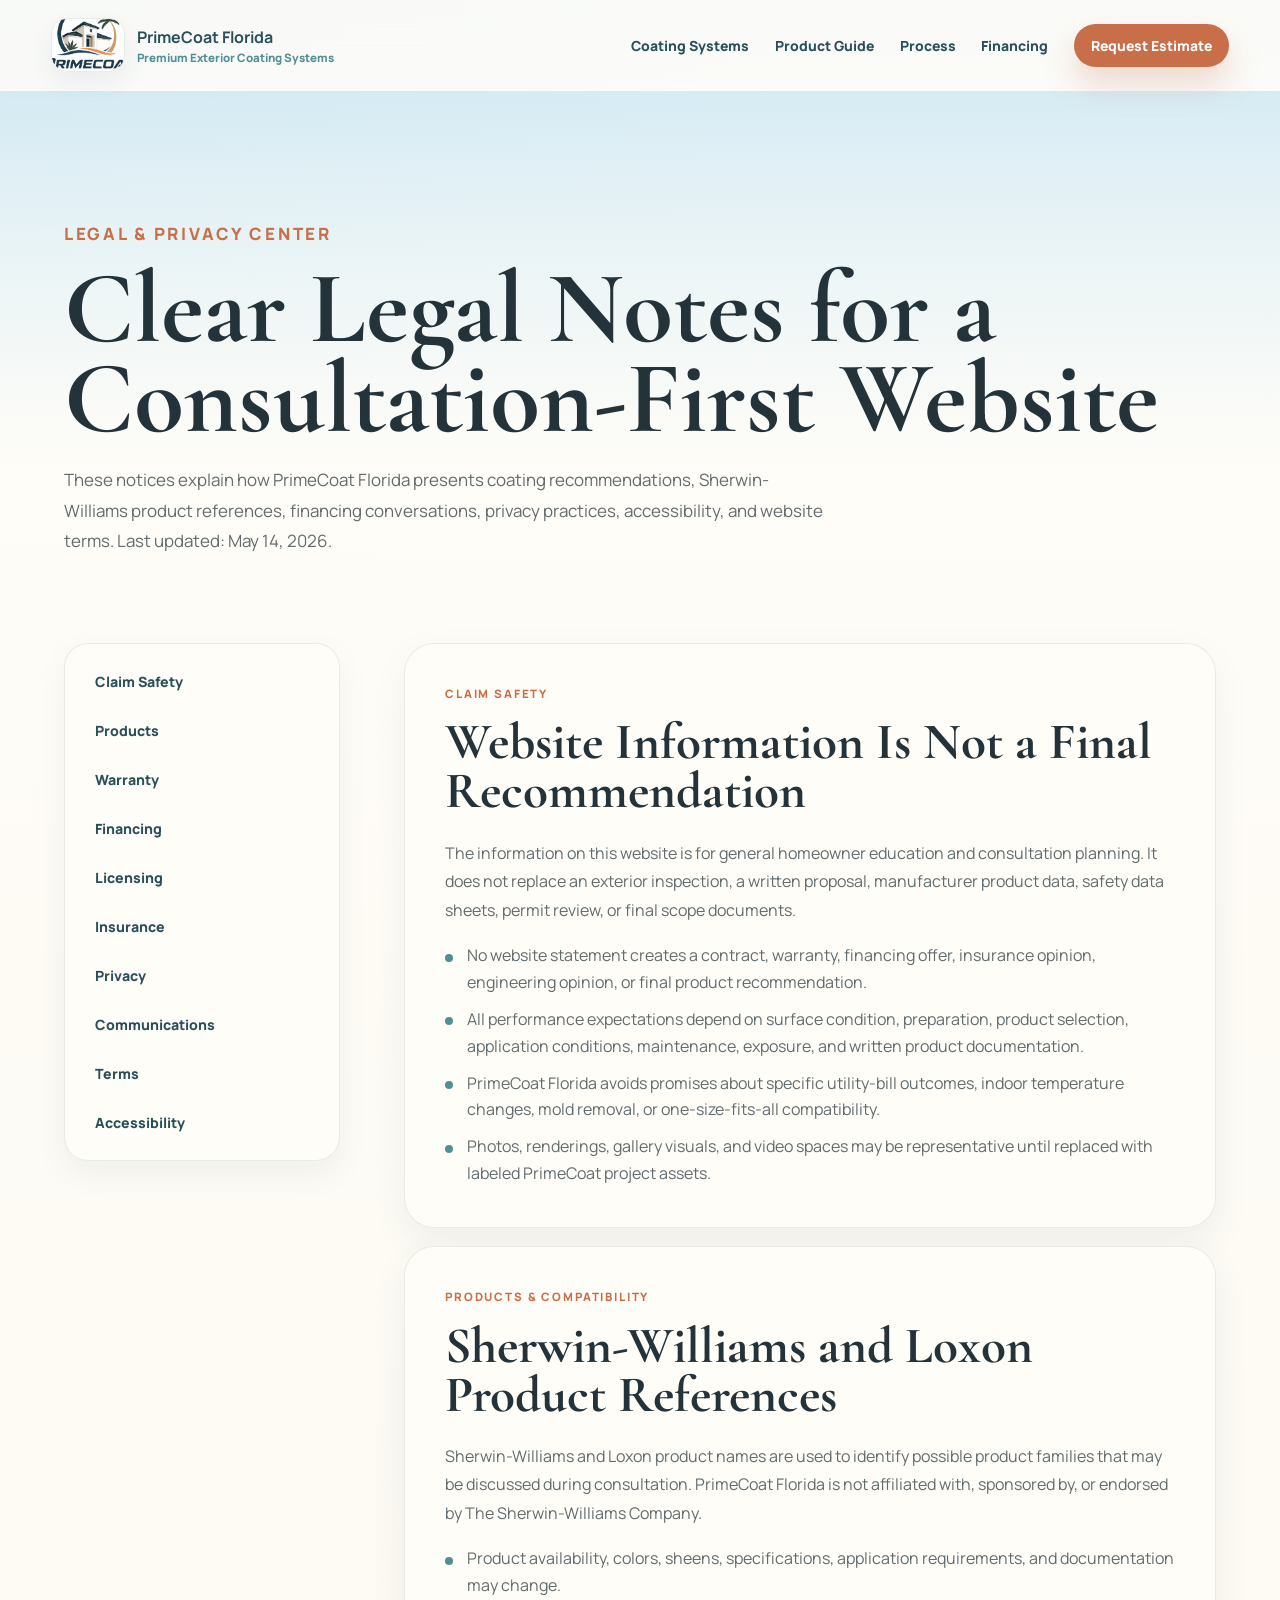
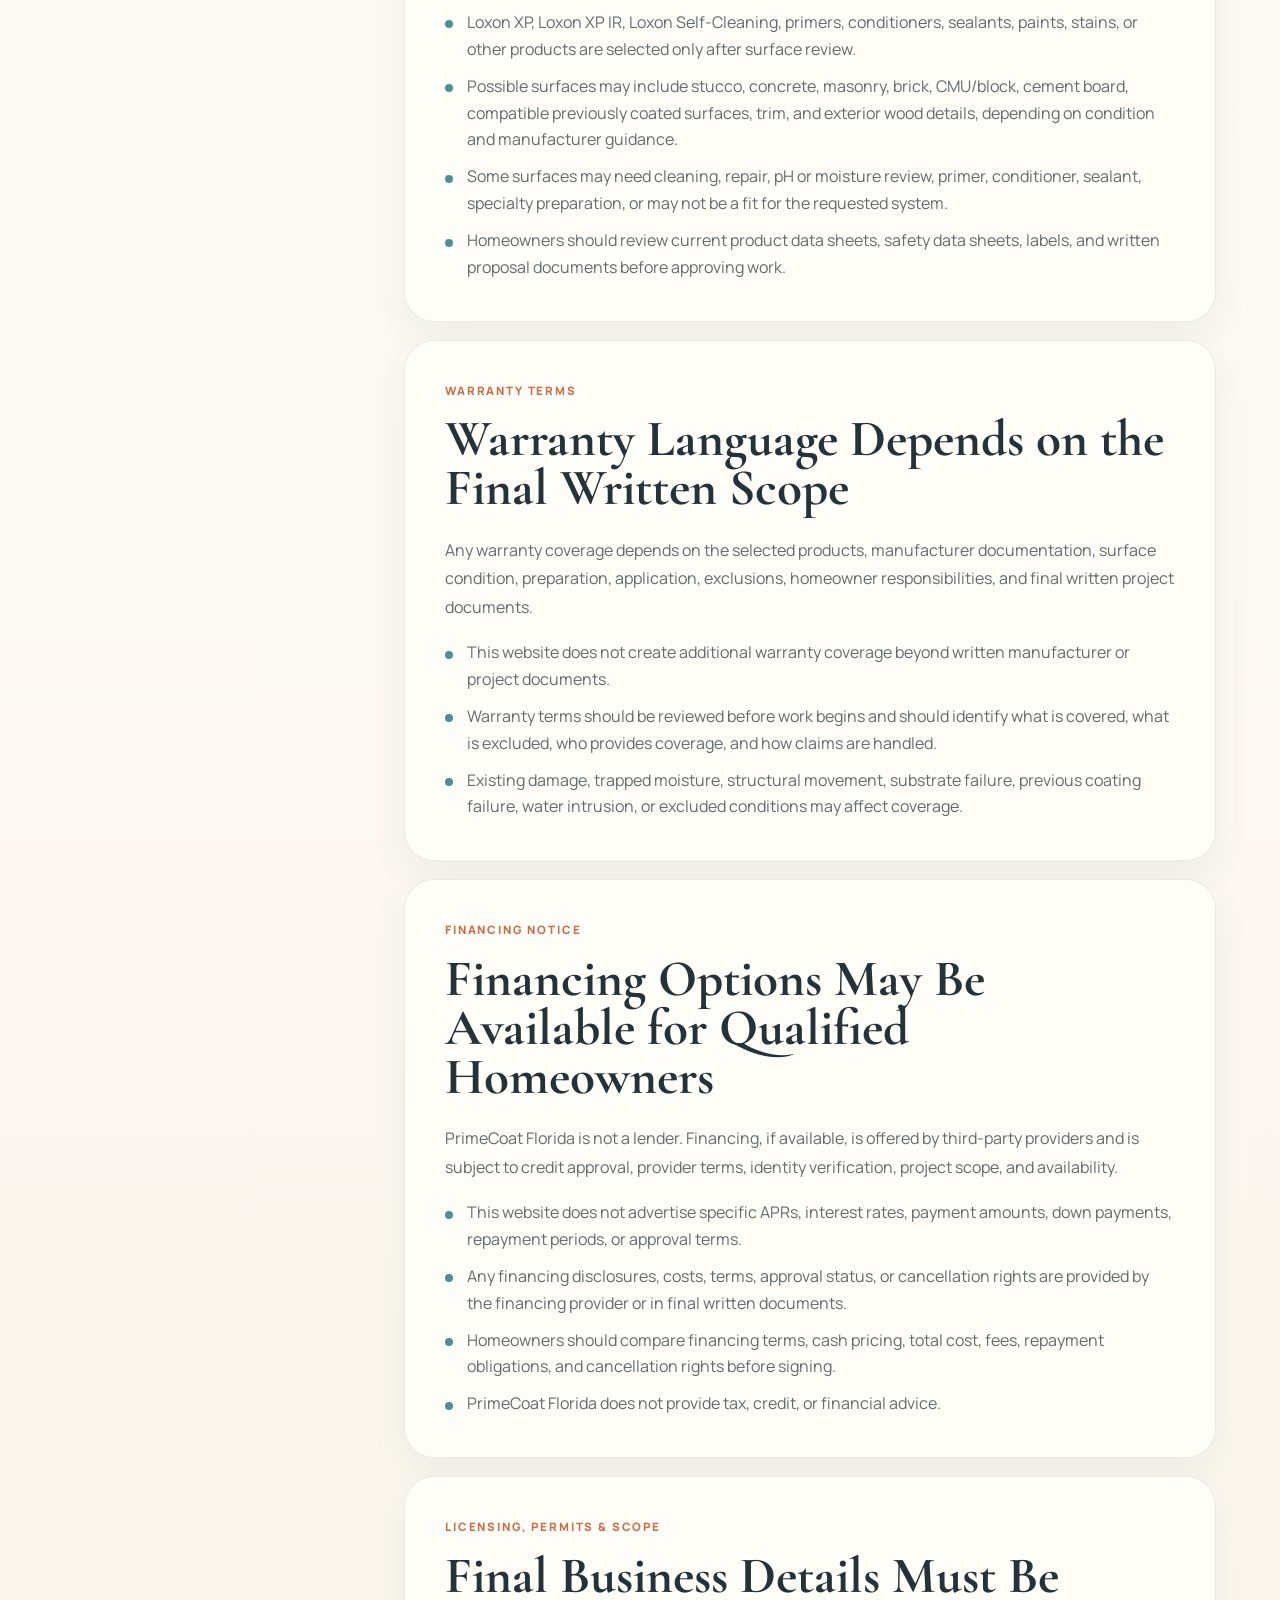
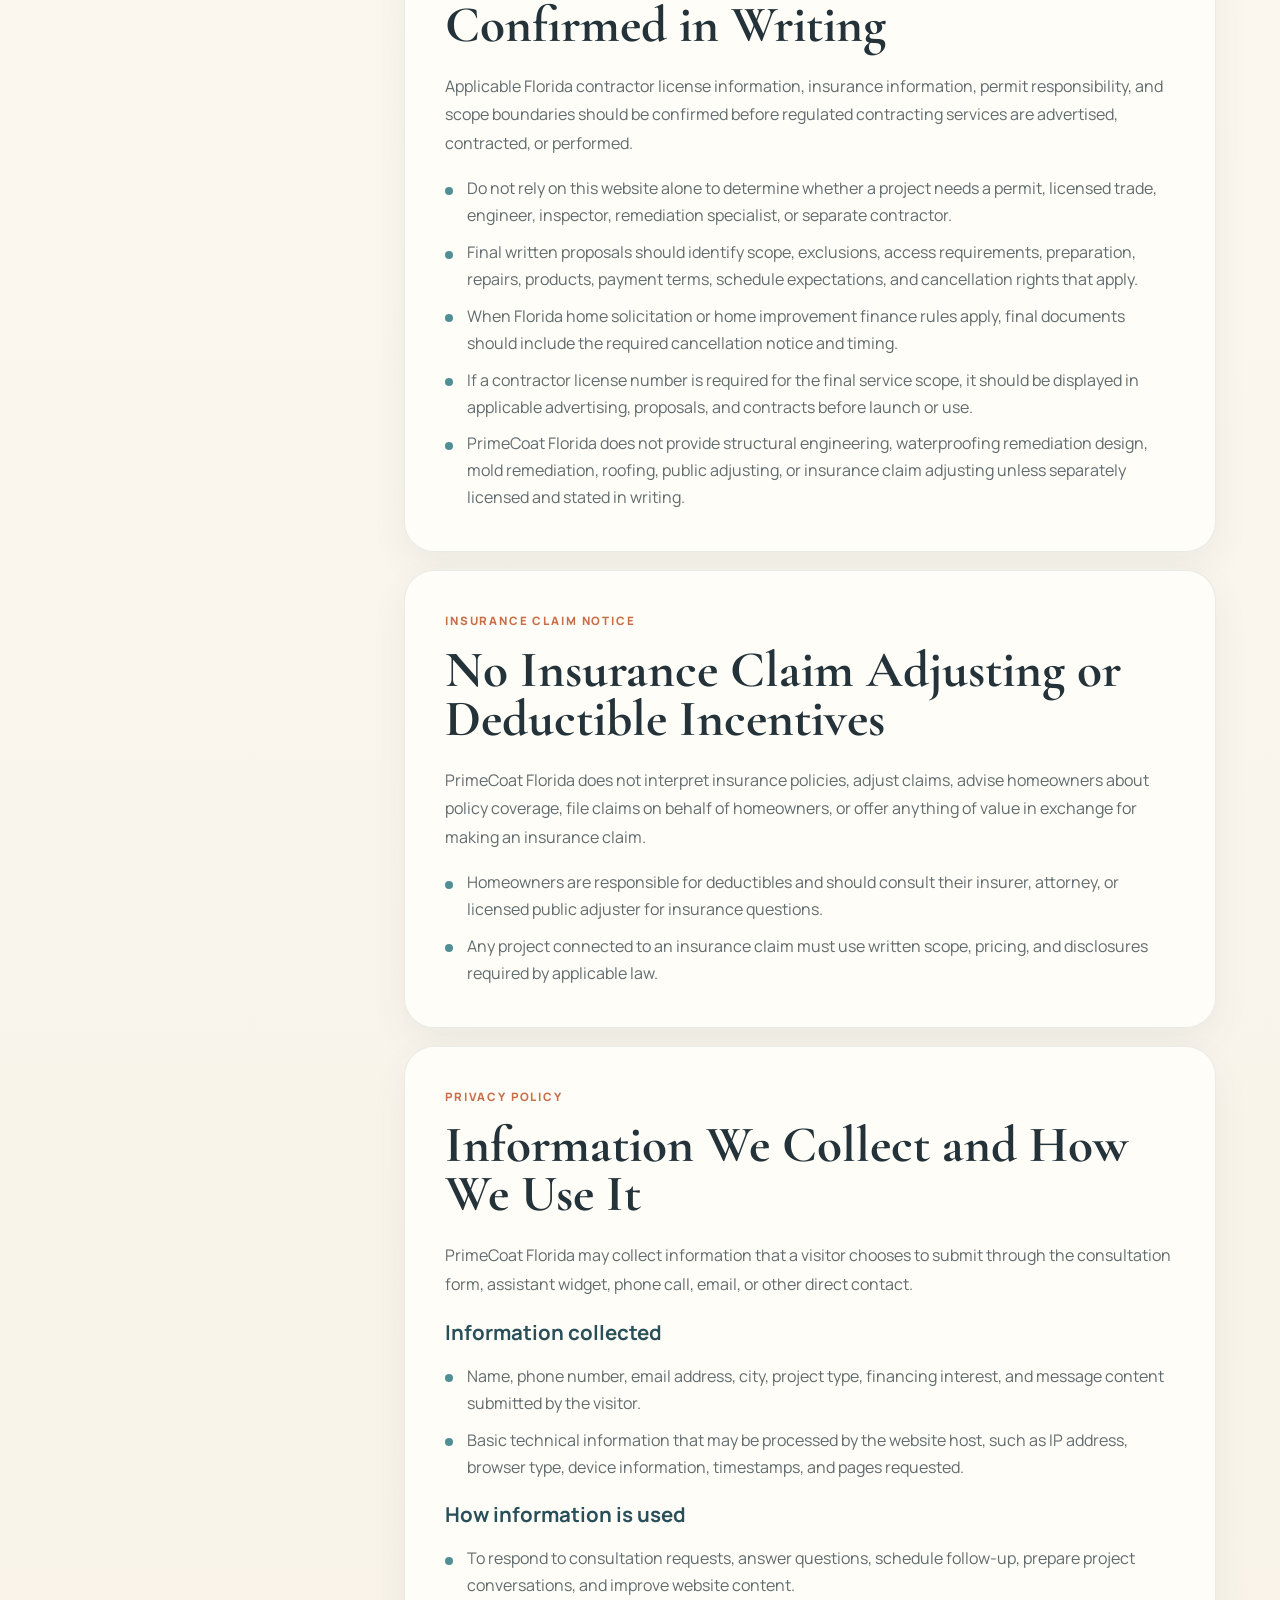
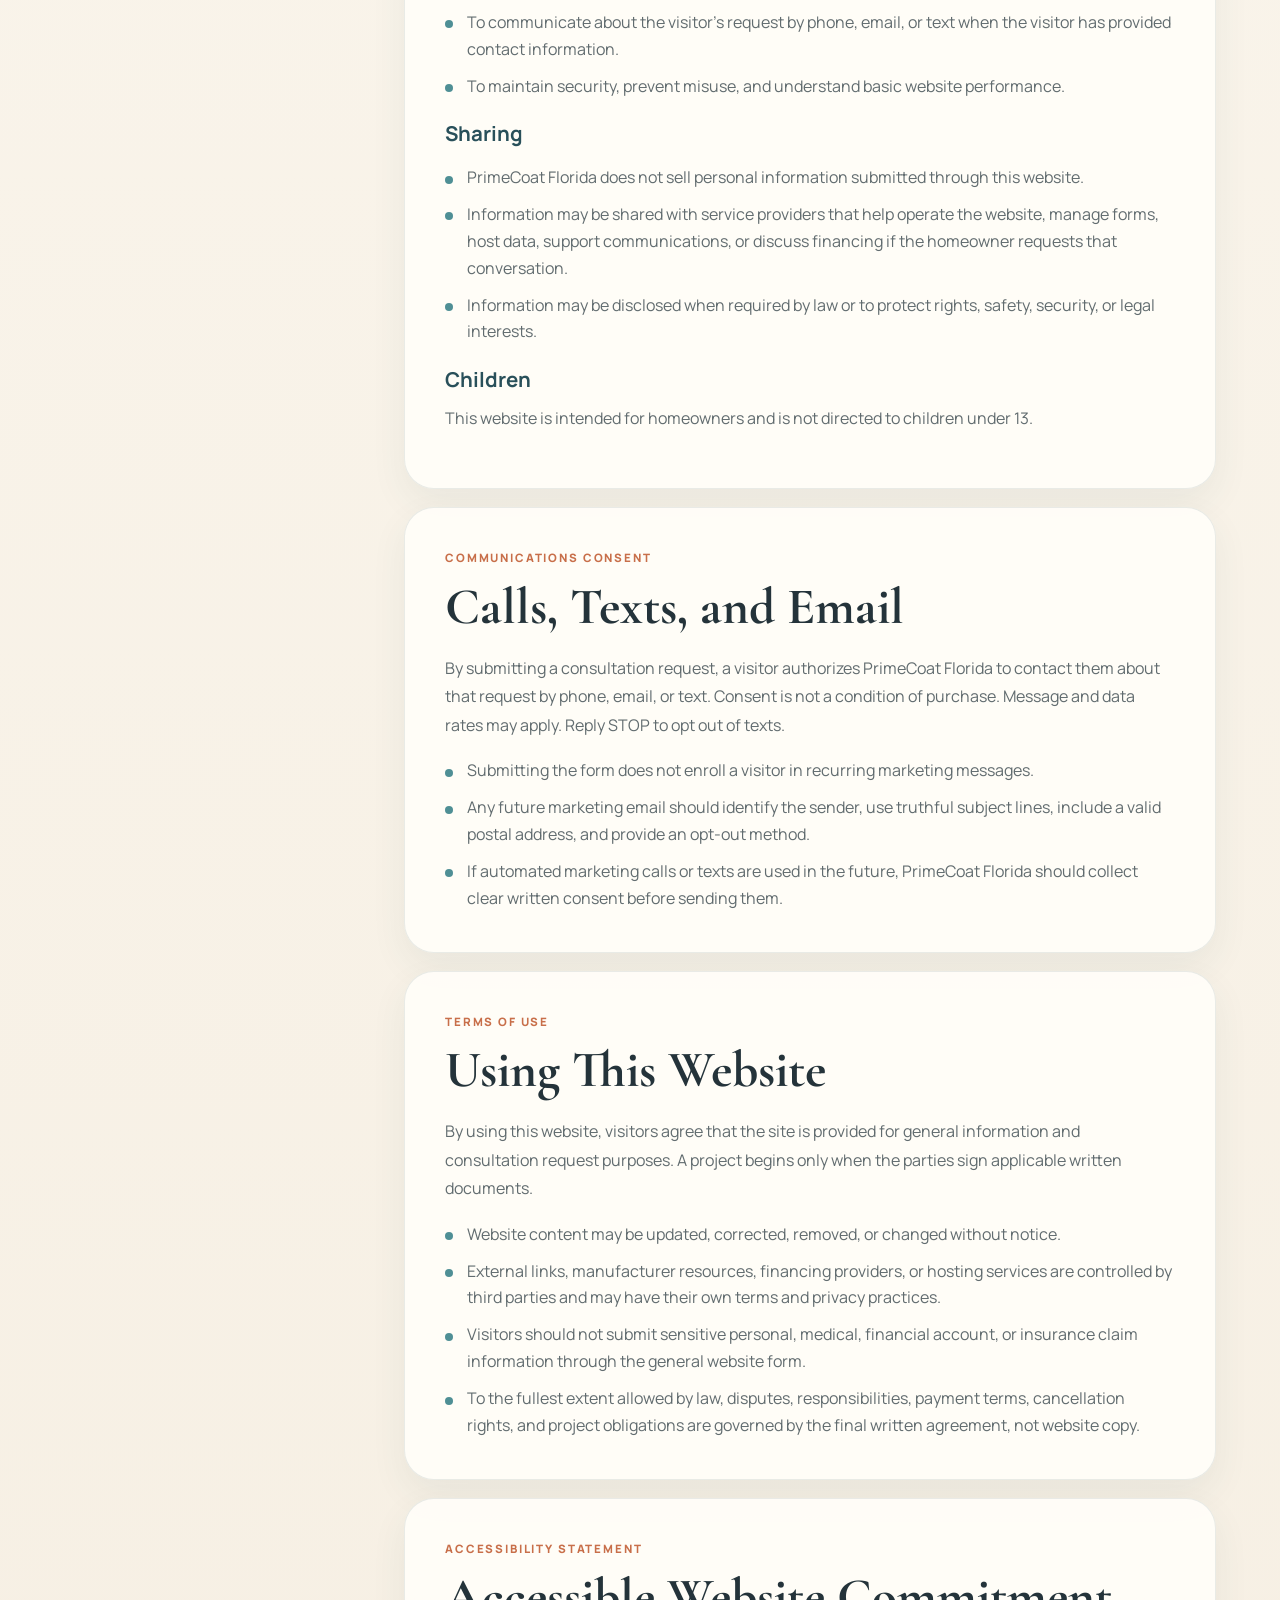
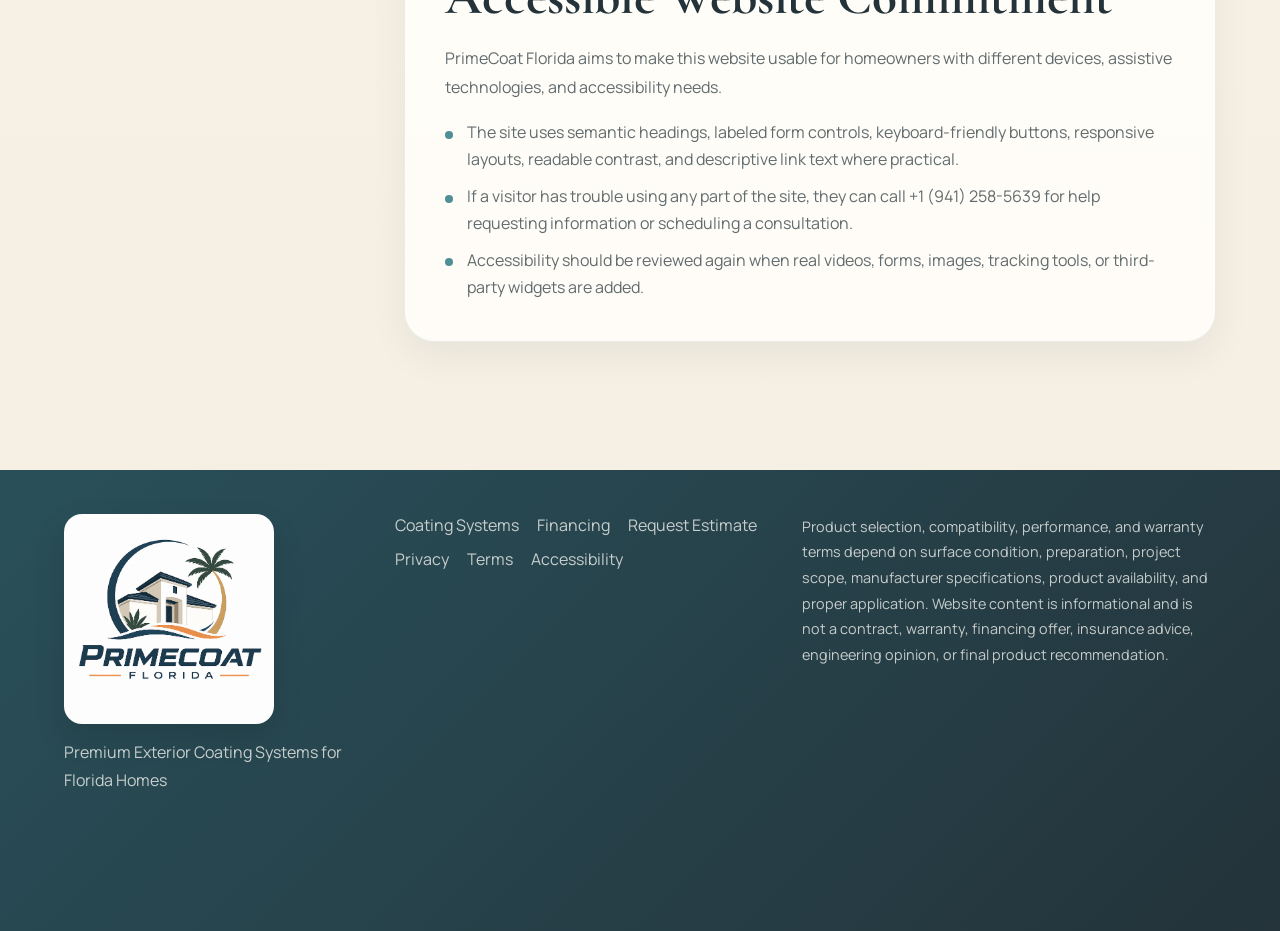
==== commit 5e28ce02: "Add PrimeCoat logo to site" ====
--- a/legal.html
+++ b/legal.html
@@ -19,7 +19,9 @@
   <body>
     <header class="site-header" data-header>
       <a class="brand" href="index.html#top" aria-label="PrimeCoat Florida home">
-        <span class="brand-mark">PC</span>
+        <span class="brand-logo">
+          <img src="assets/primecoat-florida-logo.png" alt="" />
+        </span>
         <span class="brand-copy">
           <strong>PrimeCoat Florida</strong>
           <small>Premium Exterior Coating Systems</small>
@@ -234,7 +236,7 @@
 
     <footer class="site-footer">
       <div>
-        <strong>PrimeCoat Florida</strong>
+        <img class="footer-logo" src="assets/primecoat-florida-logo.png" alt="PrimeCoat Florida" />
         <p>Premium Exterior Coating Systems for Florida Homes</p>
       </div>
       <nav aria-label="Footer navigation">
--- a/styles.css
+++ b/styles.css
@@ -85,26 +85,36 @@
 
 .brand {
   gap: 12px;
-}
-
-.brand-mark {
-  display: grid;
-  place-items: center;
-  width: 48px;
-  height: 48px;
-  border: 1px solid rgba(79, 143, 149, 0.36);
-  border-radius: 50%;
+  min-width: 232px;
+}
+
+.brand-logo {
+  display: flex;
+  align-items: center;
+  justify-content: center;
+  width: 74px;
+  height: 54px;
+  overflow: hidden;
+  border: 1px solid rgba(41, 80, 90, 0.1);
+  border-radius: 16px;
+  background: rgba(255, 253, 248, 0.72);
+  box-shadow: 0 10px 24px rgba(41, 80, 90, 0.08);
+}
+
+.brand-logo img {
+  width: 104px;
+  max-width: none;
+  height: 104px;
+  object-fit: contain;
+}
+
+.brand-copy {
+  display: grid;
+  gap: 2px;
+}
+
+.brand-copy strong {
   color: var(--deep-ocean);
-  background: linear-gradient(135deg, var(--soft-warm-white), rgba(207, 232, 243, 0.82));
-  font-weight: 800;
-}
-
-.brand-copy {
-  display: grid;
-  gap: 2px;
-}
-
-.brand-copy strong {
   font-size: 1rem;
 }
 
@@ -1566,17 +1576,19 @@
   color: rgba(255, 253, 248, 0.74);
 }
 
-.site-footer strong {
-  display: block;
-  margin-bottom: 8px;
-  font-size: 1.1rem;
-}
-
 .site-footer nav {
   display: flex;
   flex-wrap: wrap;
   gap: 12px 18px;
   align-content: start;
+}
+
+.footer-logo {
+  width: min(210px, 100%);
+  margin: 0 0 14px;
+  border-radius: 18px;
+  background: rgba(255, 253, 248, 0.96);
+  box-shadow: 0 14px 32px rgba(0, 0, 0, 0.12);
 }
 
 .footer-disclaimer {
@@ -1810,9 +1822,19 @@
     padding: 14px 16px;
   }
 
-  .brand-mark {
-    width: 42px;
-    height: 42px;
+  .brand {
+    min-width: 0;
+  }
+
+  .brand-logo {
+    width: 58px;
+    height: 44px;
+    border-radius: 14px;
+  }
+
+  .brand-logo img {
+    width: 88px;
+    height: 88px;
   }
 
   .brand-copy small {
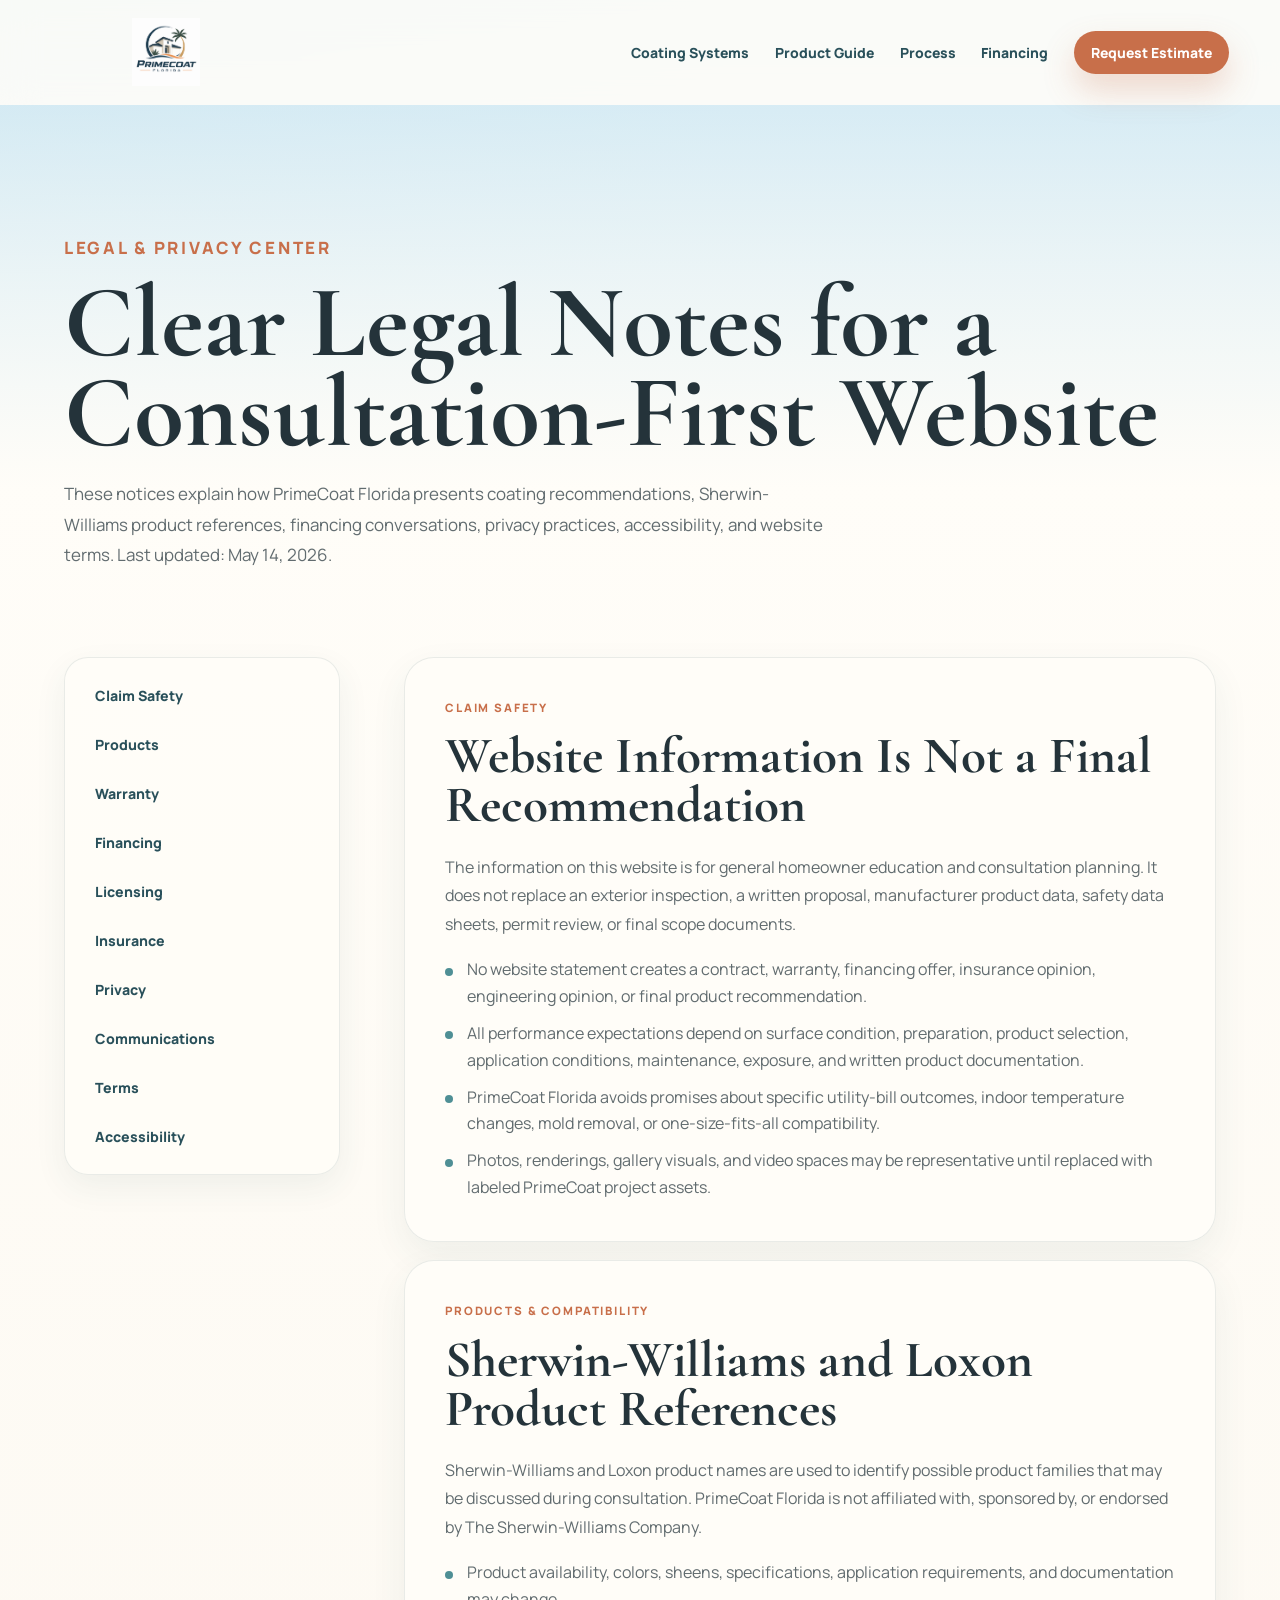
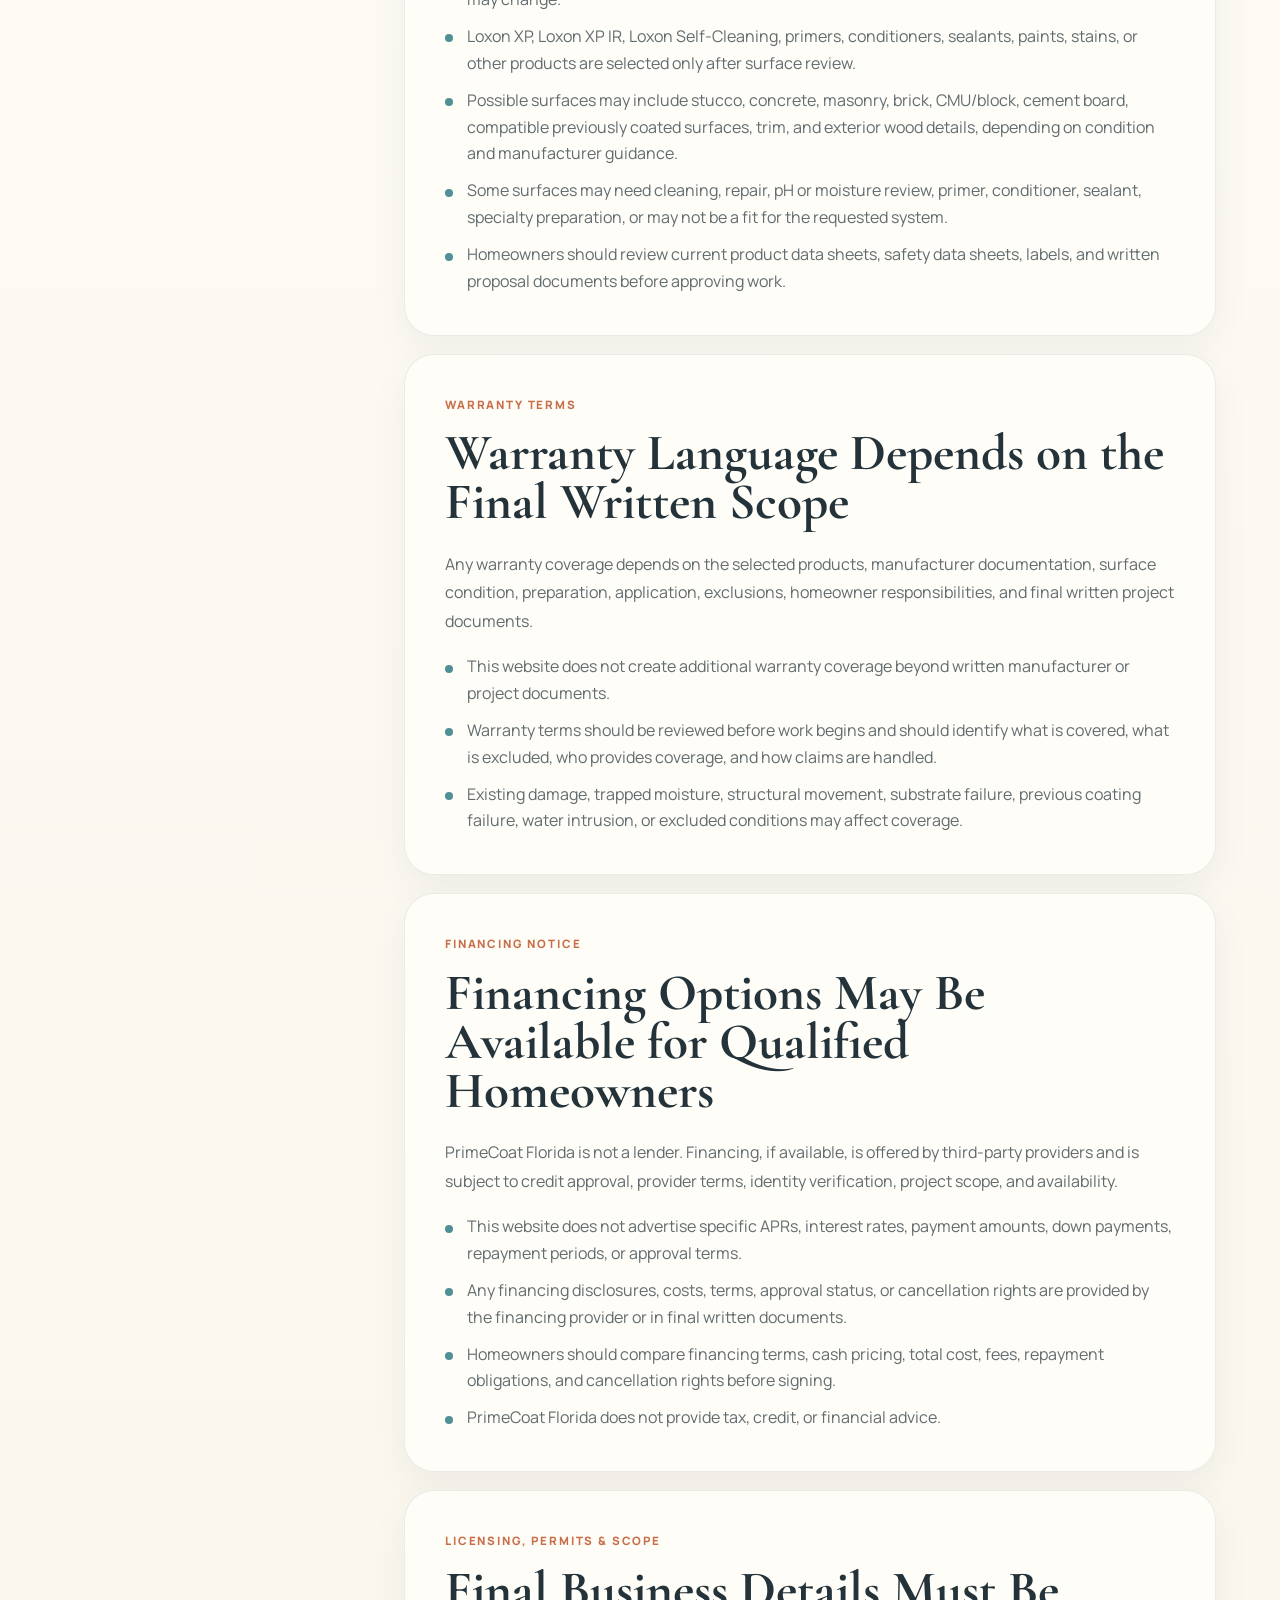
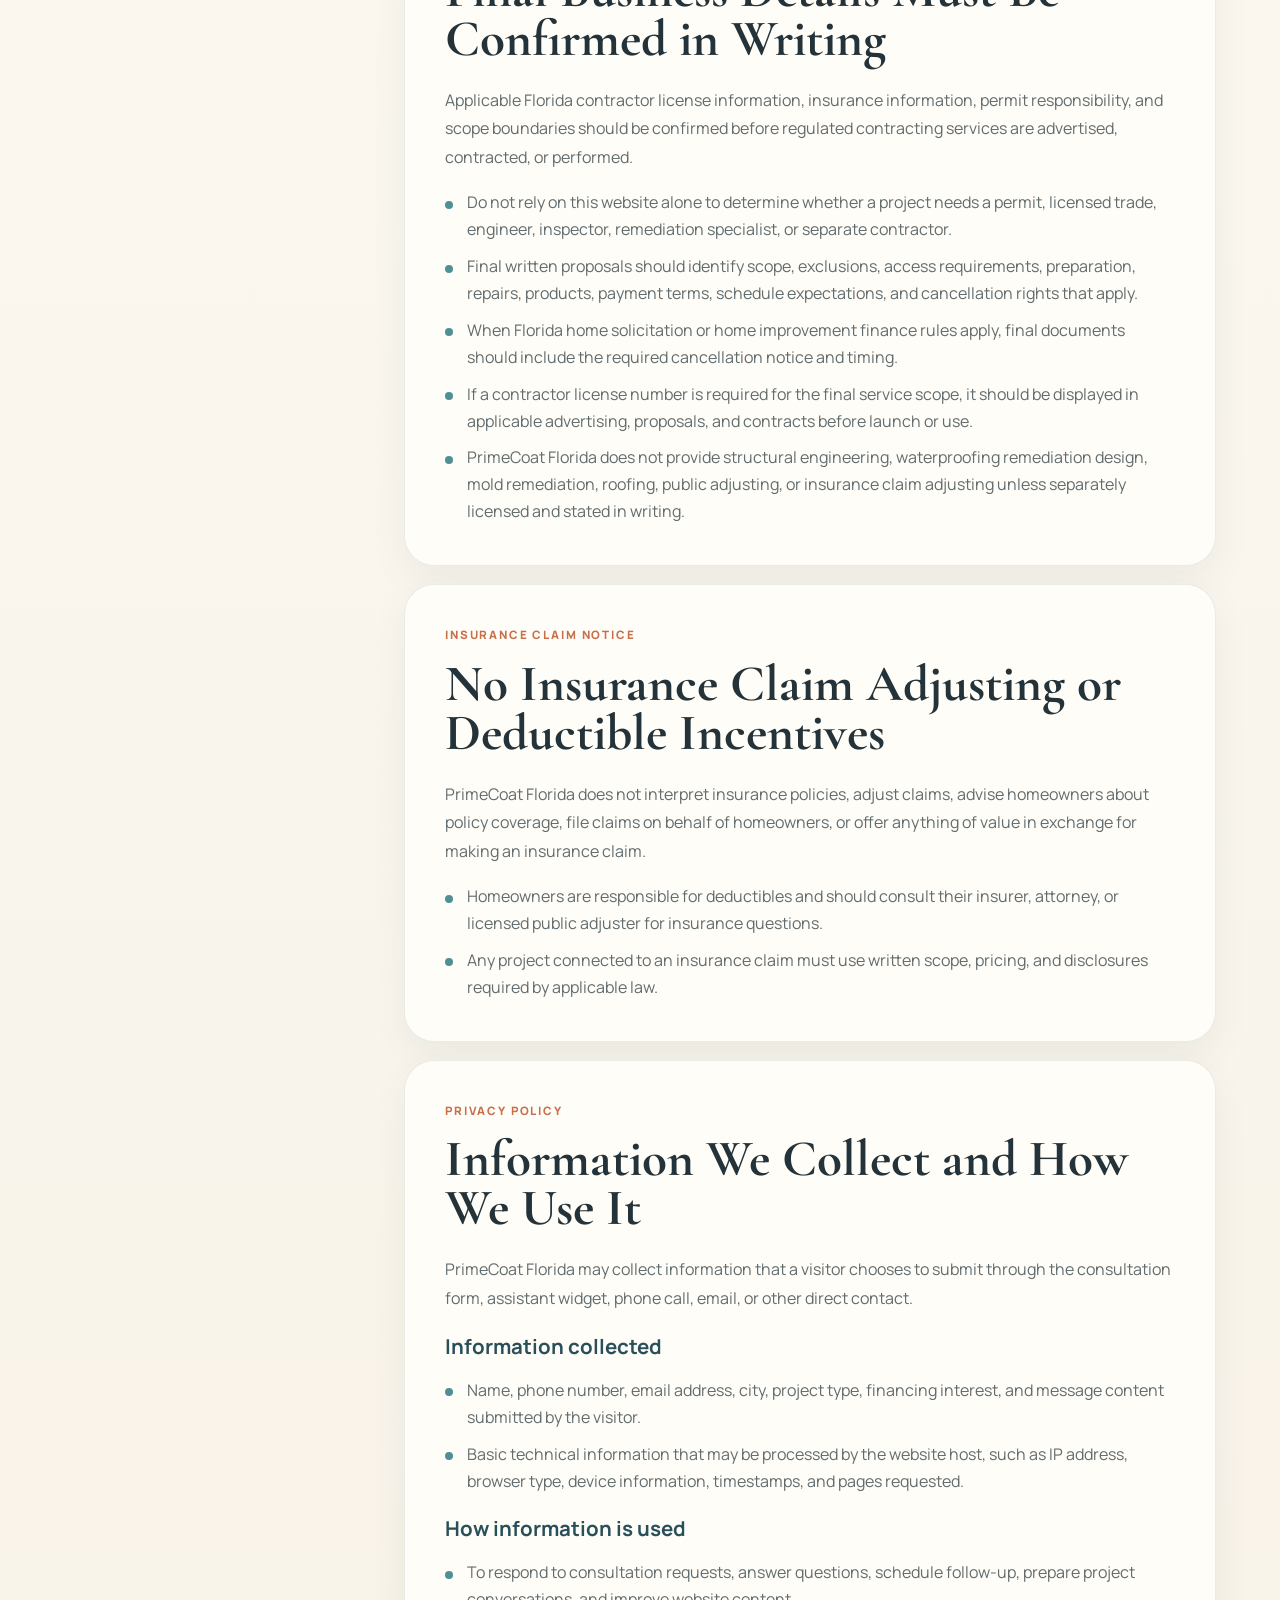
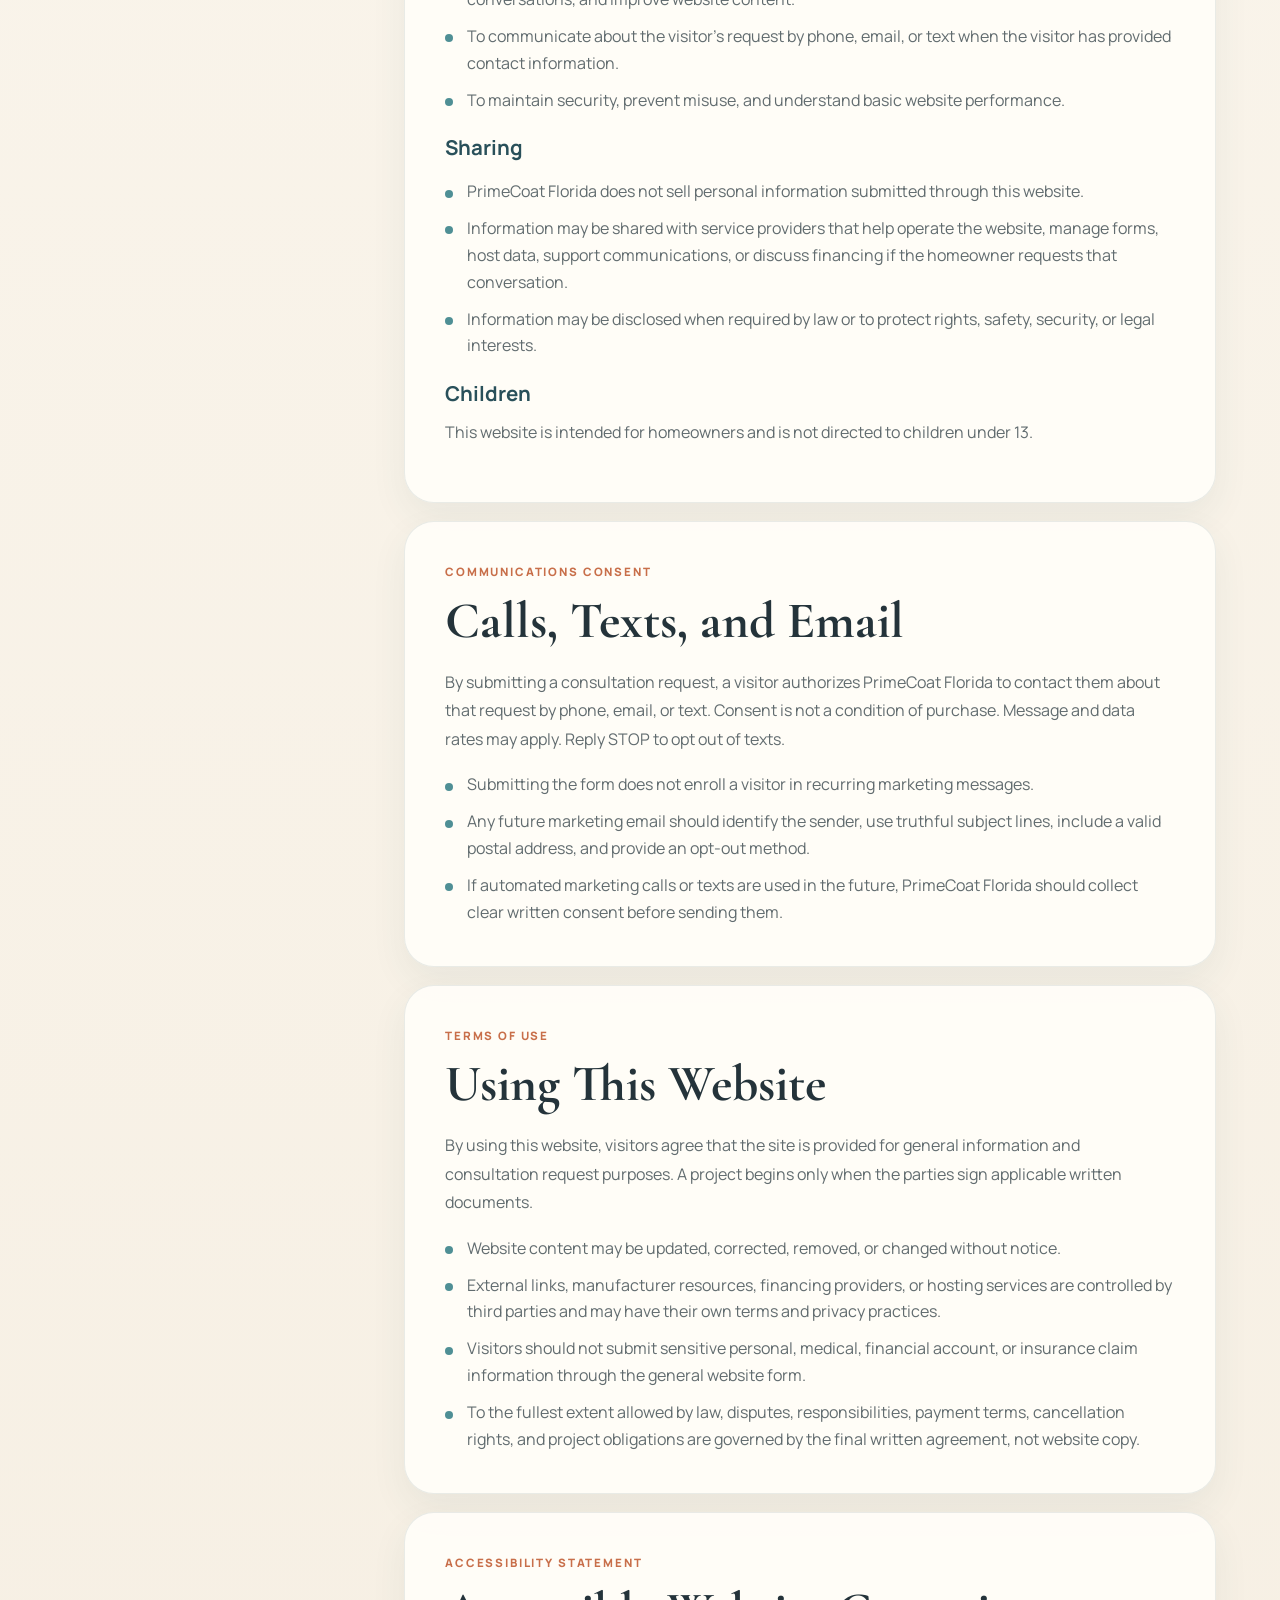
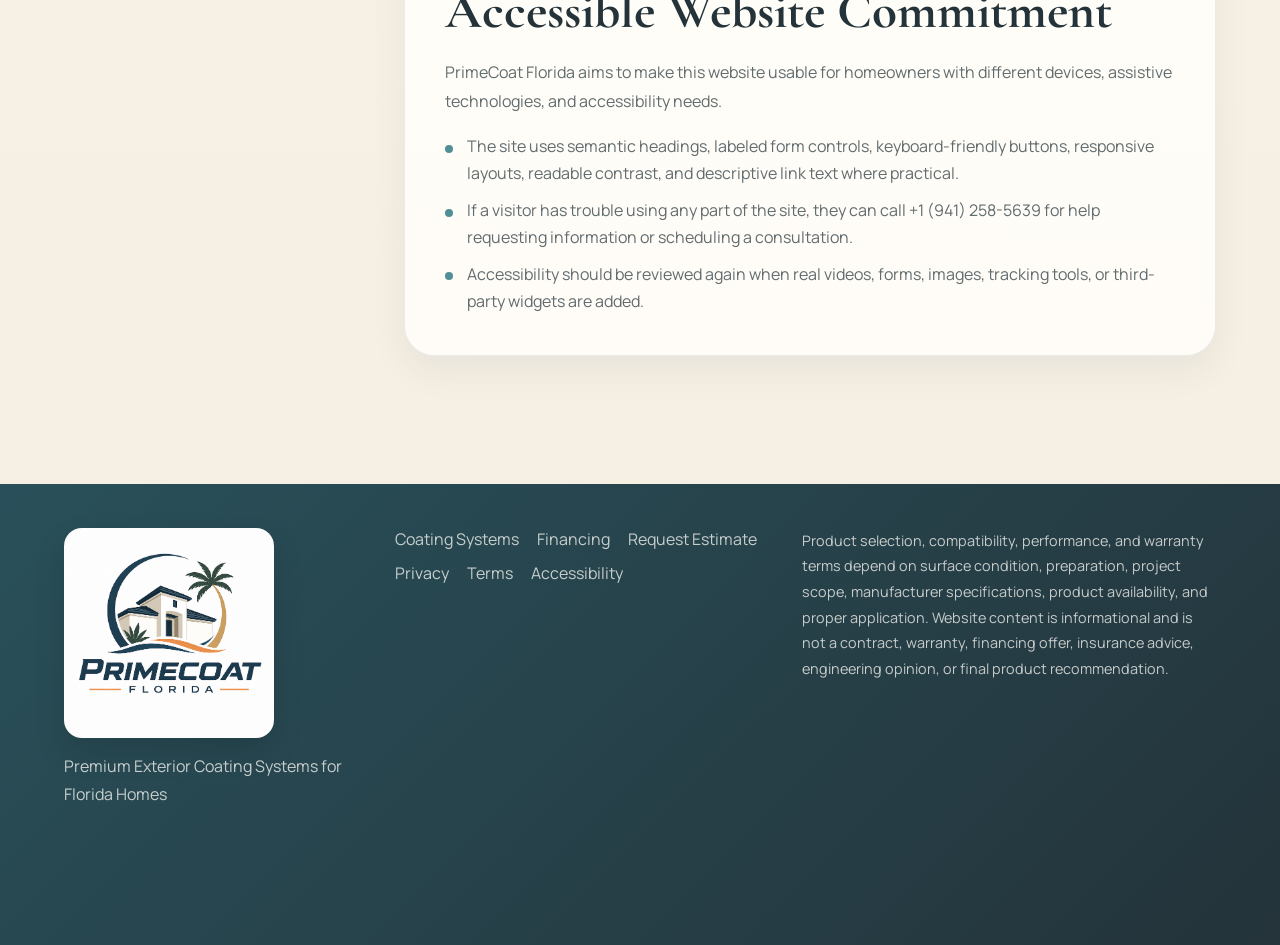
==== commit bdbf29a6: "Enlarge header logo" ====
--- a/legal.html
+++ b/legal.html
@@ -20,11 +20,7 @@
     <header class="site-header" data-header>
       <a class="brand" href="index.html#top" aria-label="PrimeCoat Florida home">
         <span class="brand-logo">
-          <img src="assets/primecoat-florida-logo.png" alt="" />
-        </span>
-        <span class="brand-copy">
-          <strong>PrimeCoat Florida</strong>
-          <small>Premium Exterior Coating Systems</small>
+          <img src="assets/primecoat-florida-logo.png" alt="PrimeCoat Florida" />
         </span>
       </a>
       <button class="nav-toggle" type="button" aria-label="Open navigation" data-nav-toggle>
--- a/styles.css
+++ b/styles.css
@@ -84,44 +84,21 @@
 }
 
 .brand {
-  gap: 12px;
-  min-width: 232px;
+  flex: 0 0 auto;
 }
 
 .brand-logo {
   display: flex;
   align-items: center;
   justify-content: center;
-  width: 74px;
-  height: 54px;
-  overflow: hidden;
-  border: 1px solid rgba(41, 80, 90, 0.1);
-  border-radius: 16px;
-  background: rgba(255, 253, 248, 0.72);
-  box-shadow: 0 10px 24px rgba(41, 80, 90, 0.08);
+  width: clamp(180px, 18vw, 245px);
+  height: 68px;
 }
 
 .brand-logo img {
-  width: 104px;
-  max-width: none;
-  height: 104px;
+  width: 100%;
+  height: 100%;
   object-fit: contain;
-}
-
-.brand-copy {
-  display: grid;
-  gap: 2px;
-}
-
-.brand-copy strong {
-  color: var(--deep-ocean);
-  font-size: 1rem;
-}
-
-.brand-copy small {
-  color: var(--palm-slate);
-  font-size: 0.72rem;
-  font-weight: 800;
 }
 
 .site-nav {
@@ -1827,18 +1804,13 @@
   }
 
   .brand-logo {
-    width: 58px;
-    height: 44px;
-    border-radius: 14px;
+    width: clamp(132px, 42vw, 170px);
+    height: 52px;
   }
 
   .brand-logo img {
-    width: 88px;
-    height: 88px;
-  }
-
-  .brand-copy small {
-    max-width: 170px;
+    width: 100%;
+    height: 100%;
   }
 
   .hero {
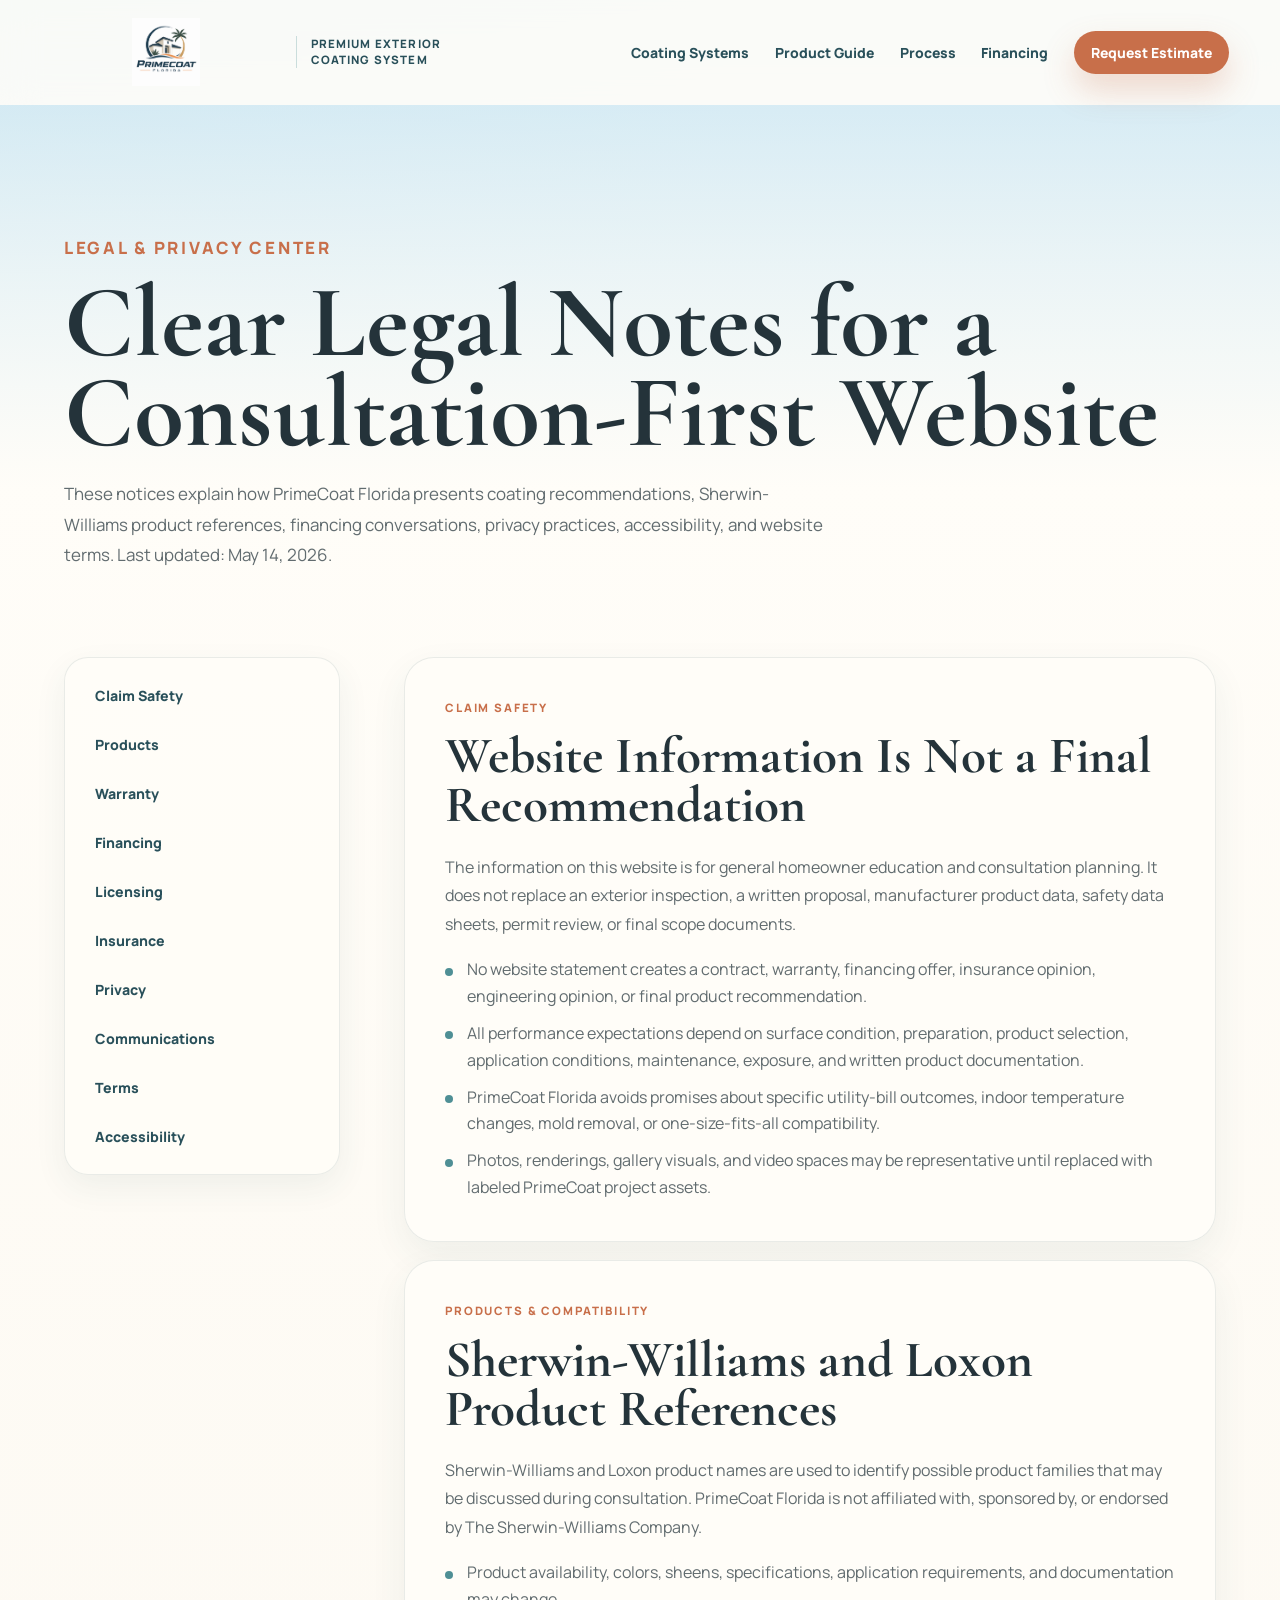
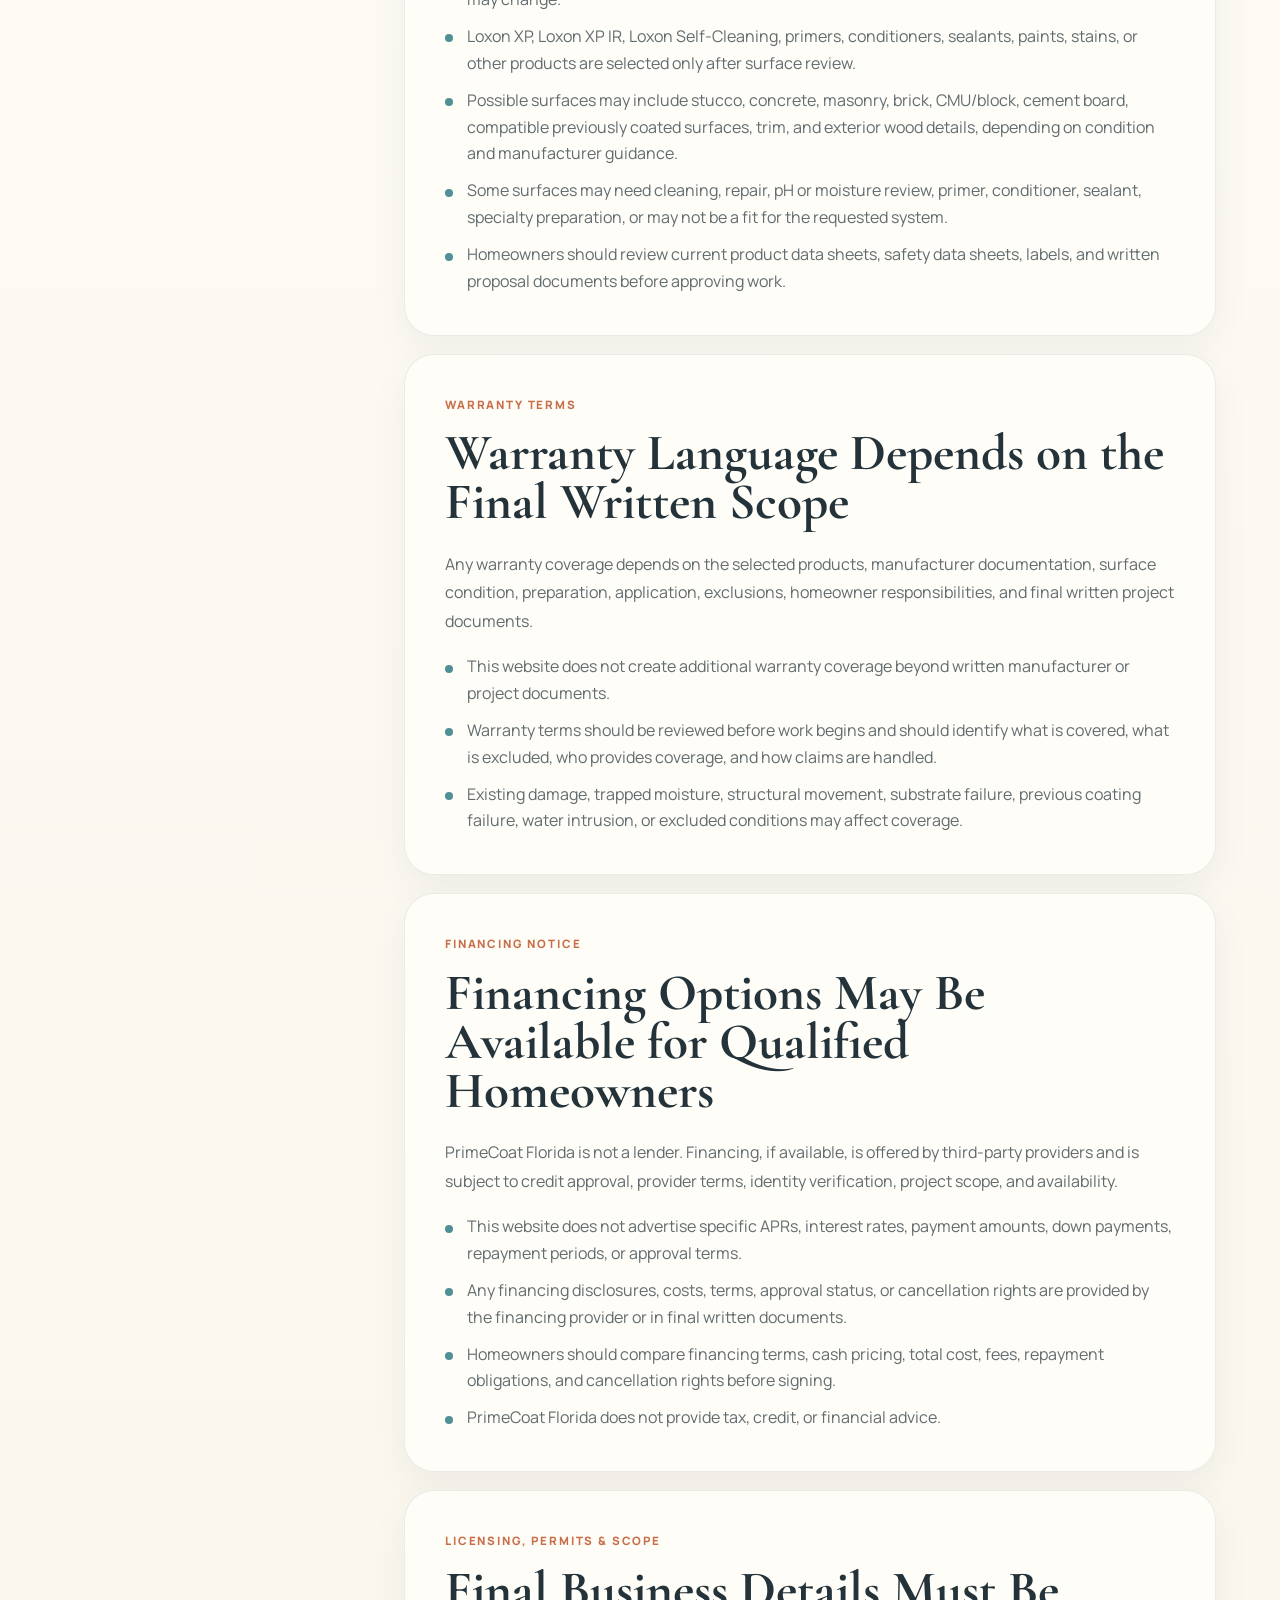
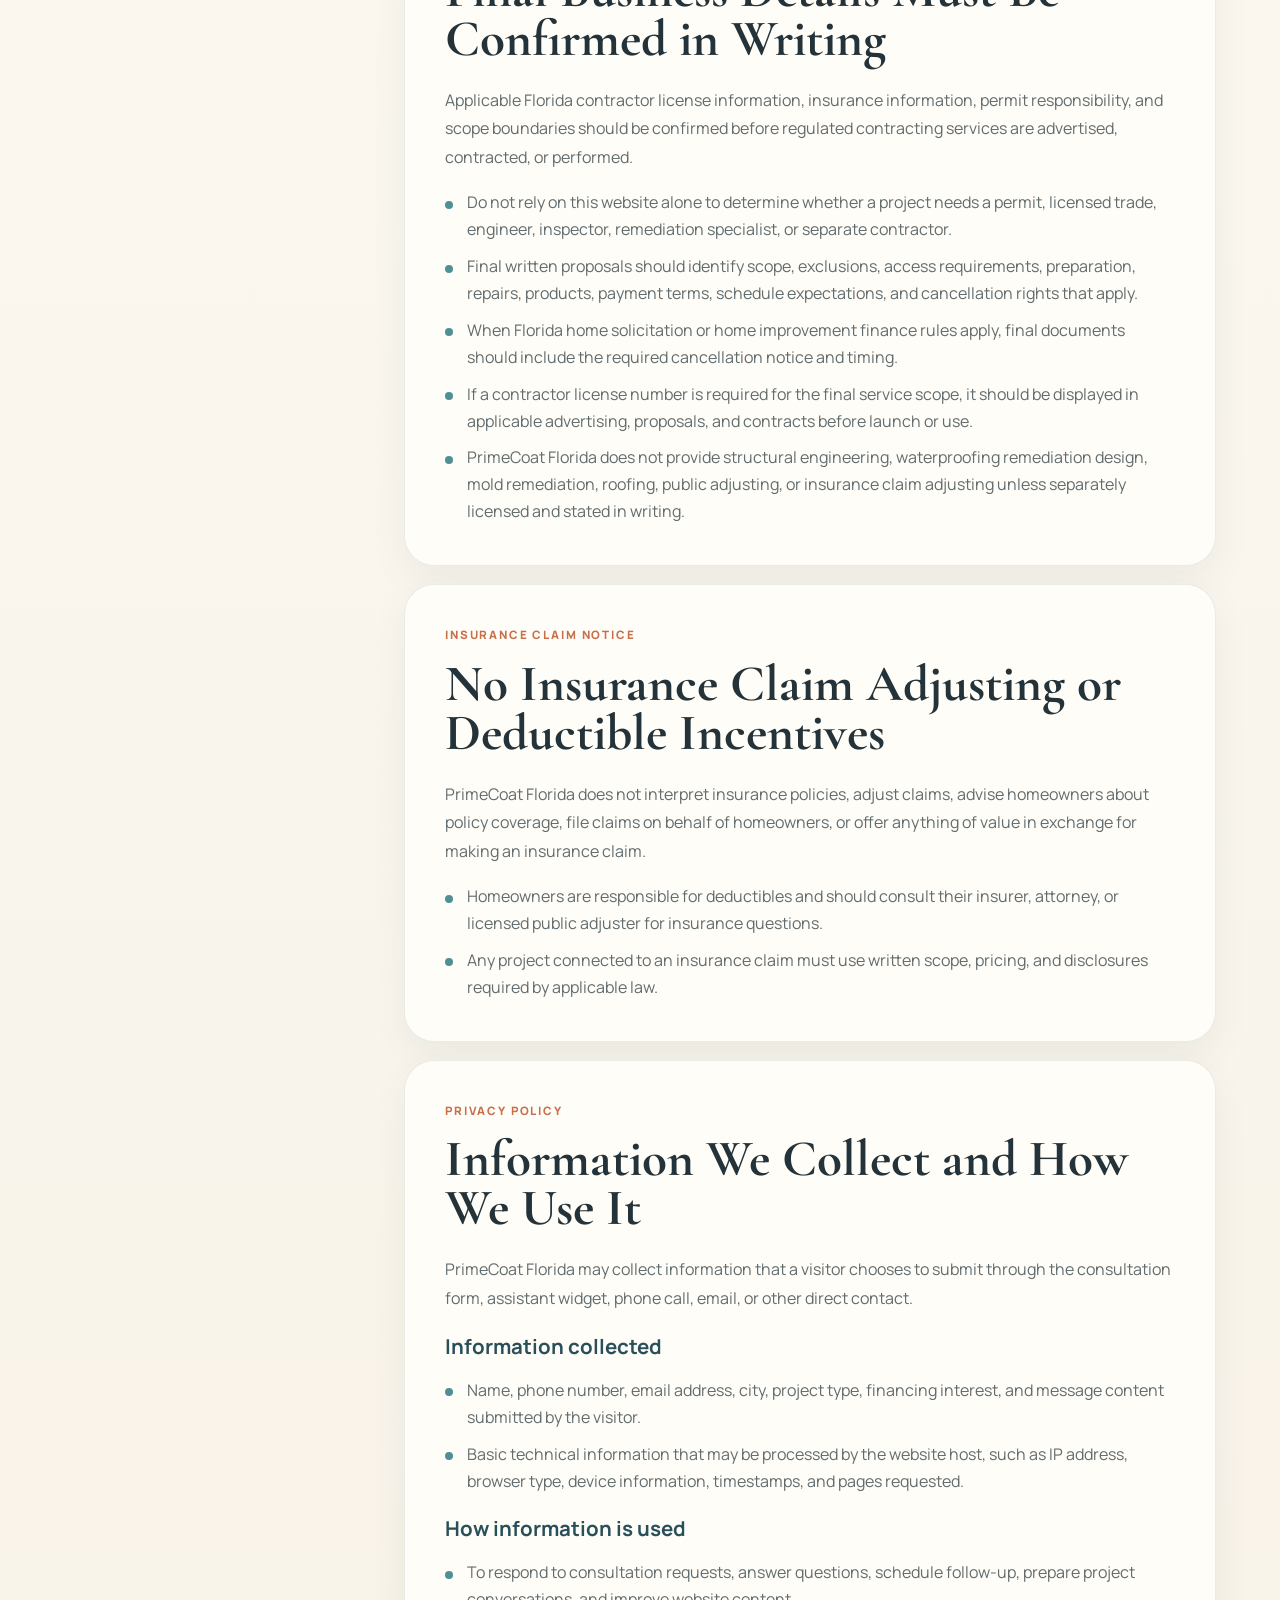
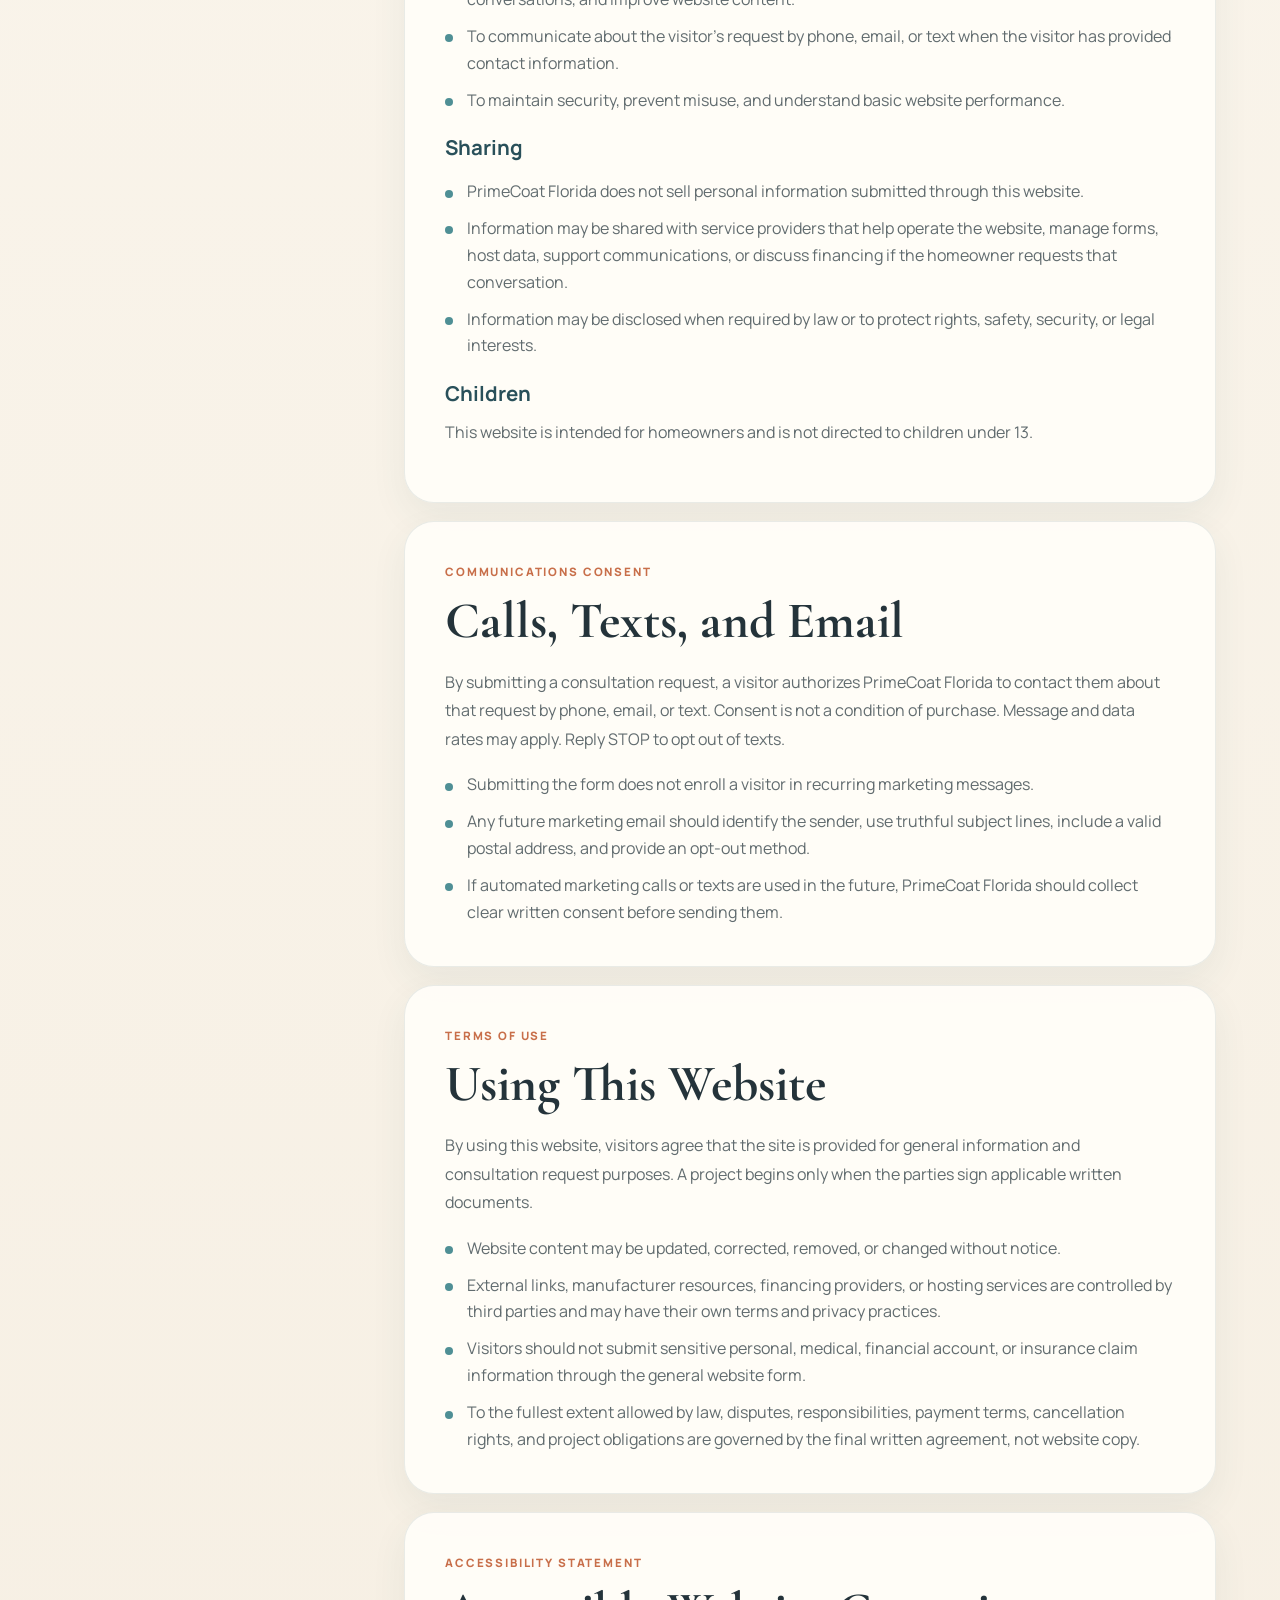
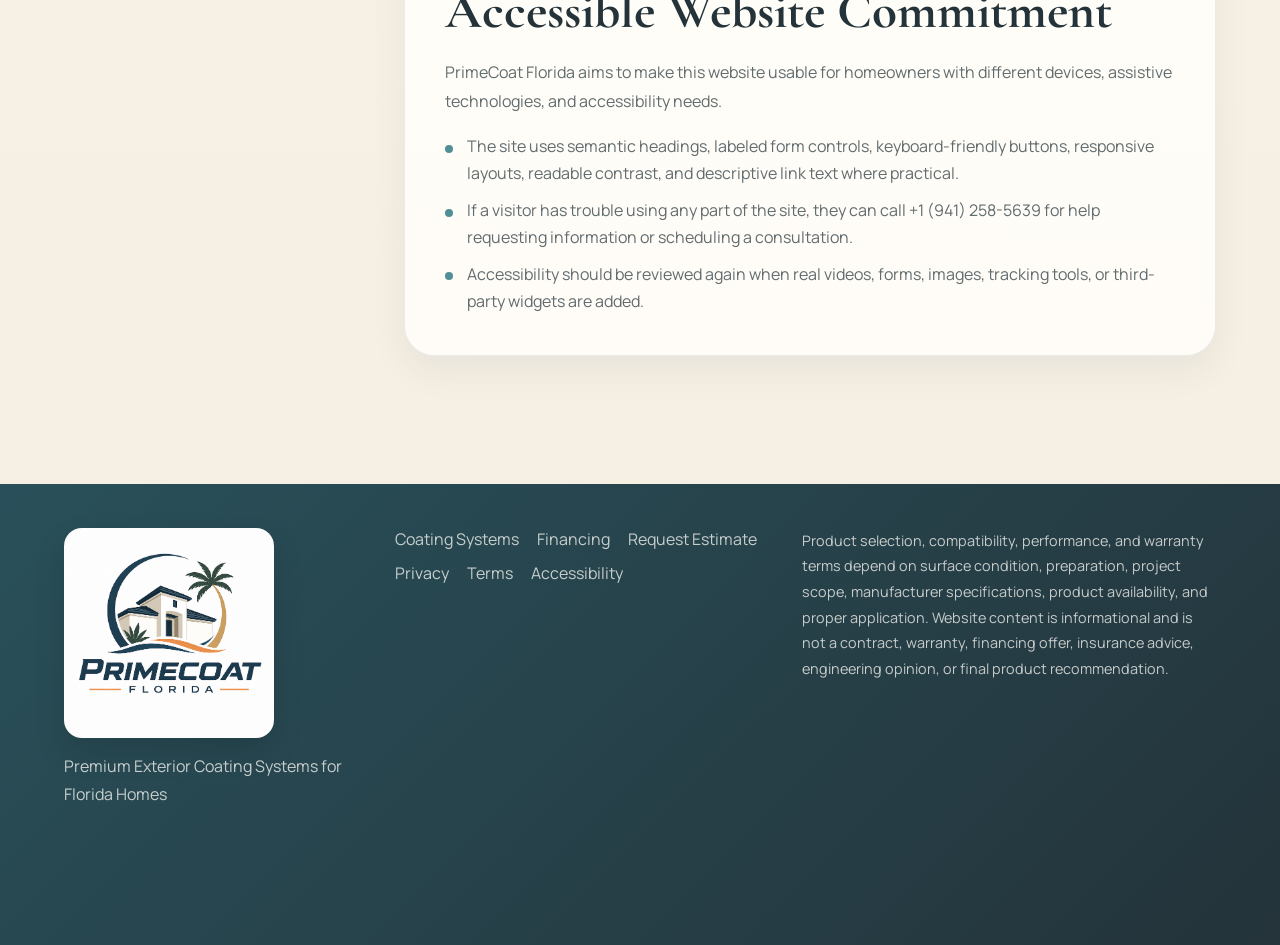
==== commit 114090ae: "Add header coating system descriptor" ====
--- a/legal.html
+++ b/legal.html
@@ -22,6 +22,7 @@
         <span class="brand-logo">
           <img src="assets/primecoat-florida-logo.png" alt="PrimeCoat Florida" />
         </span>
+        <span class="brand-positioning">Premium Exterior Coating System</span>
       </a>
       <button class="nav-toggle" type="button" aria-label="Open navigation" data-nav-toggle>
         <span></span>
--- a/styles.css
+++ b/styles.css
@@ -84,6 +84,7 @@
 }
 
 .brand {
+  gap: 14px;
   flex: 0 0 auto;
 }
 
@@ -99,6 +100,18 @@
   width: 100%;
   height: 100%;
   object-fit: contain;
+}
+
+.brand-positioning {
+  max-width: 150px;
+  padding-left: 14px;
+  border-left: 1px solid rgba(79, 143, 149, 0.28);
+  color: var(--deep-ocean);
+  font-size: 0.72rem;
+  font-weight: 900;
+  letter-spacing: 0.1em;
+  line-height: 1.35;
+  text-transform: uppercase;
 }
 
 .site-nav {
@@ -1800,6 +1813,7 @@
   }
 
   .brand {
+    gap: 10px;
     min-width: 0;
   }
 
@@ -1811,6 +1825,13 @@
   .brand-logo img {
     width: 100%;
     height: 100%;
+  }
+
+  .brand-positioning {
+    max-width: 112px;
+    padding-left: 10px;
+    font-size: 0.56rem;
+    letter-spacing: 0.08em;
   }
 
   .hero {
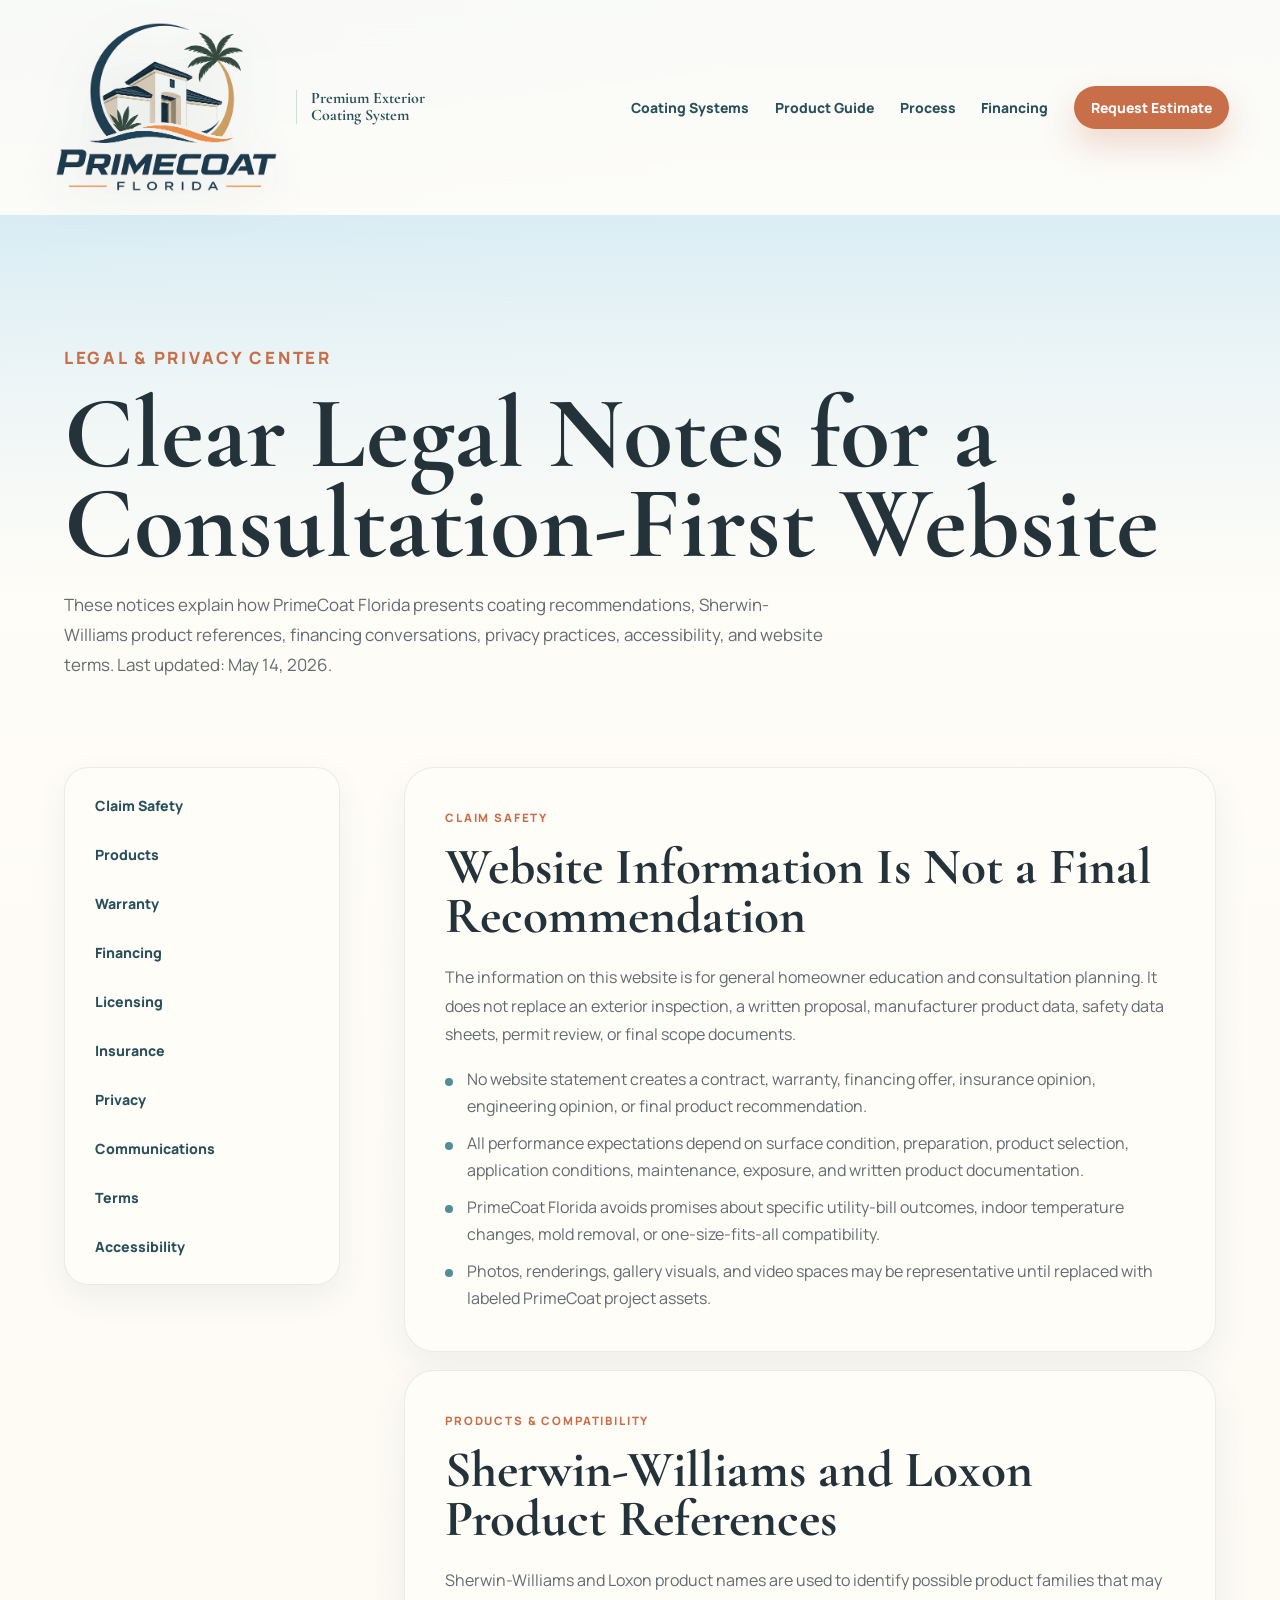
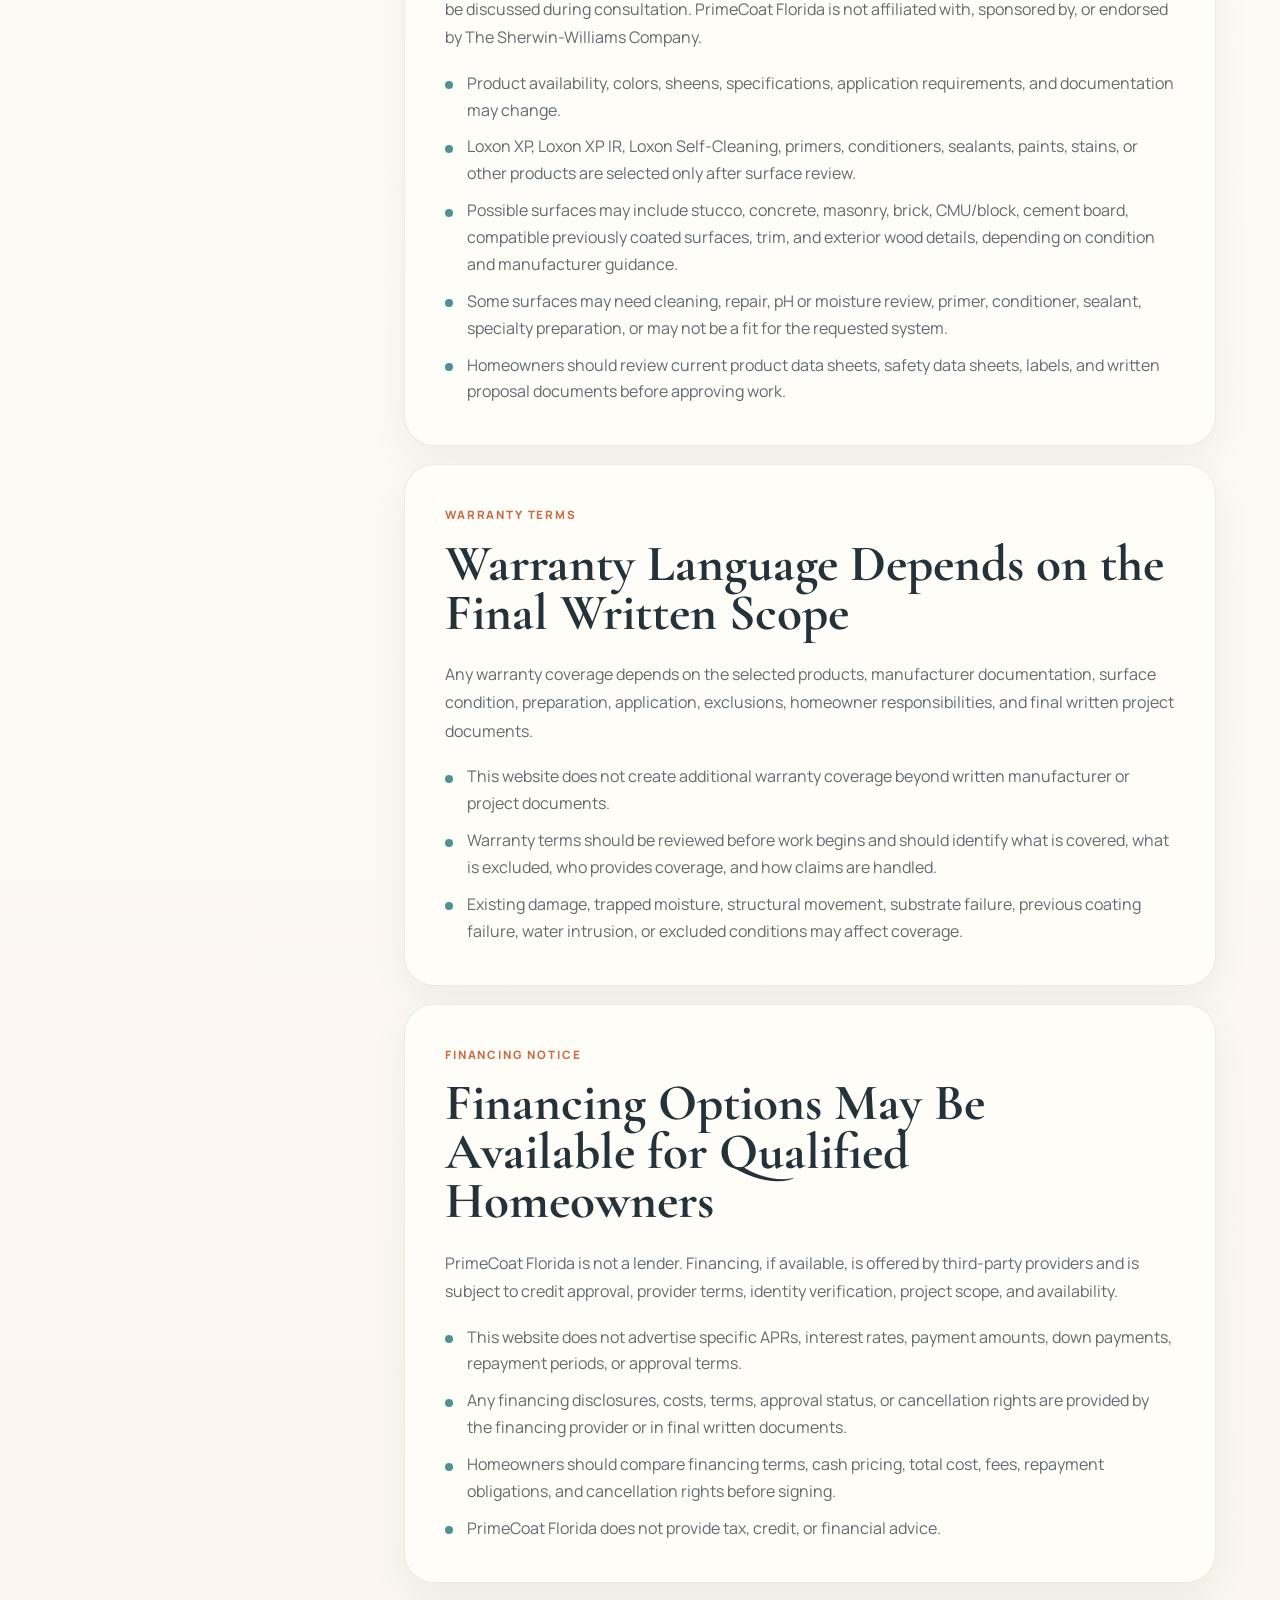
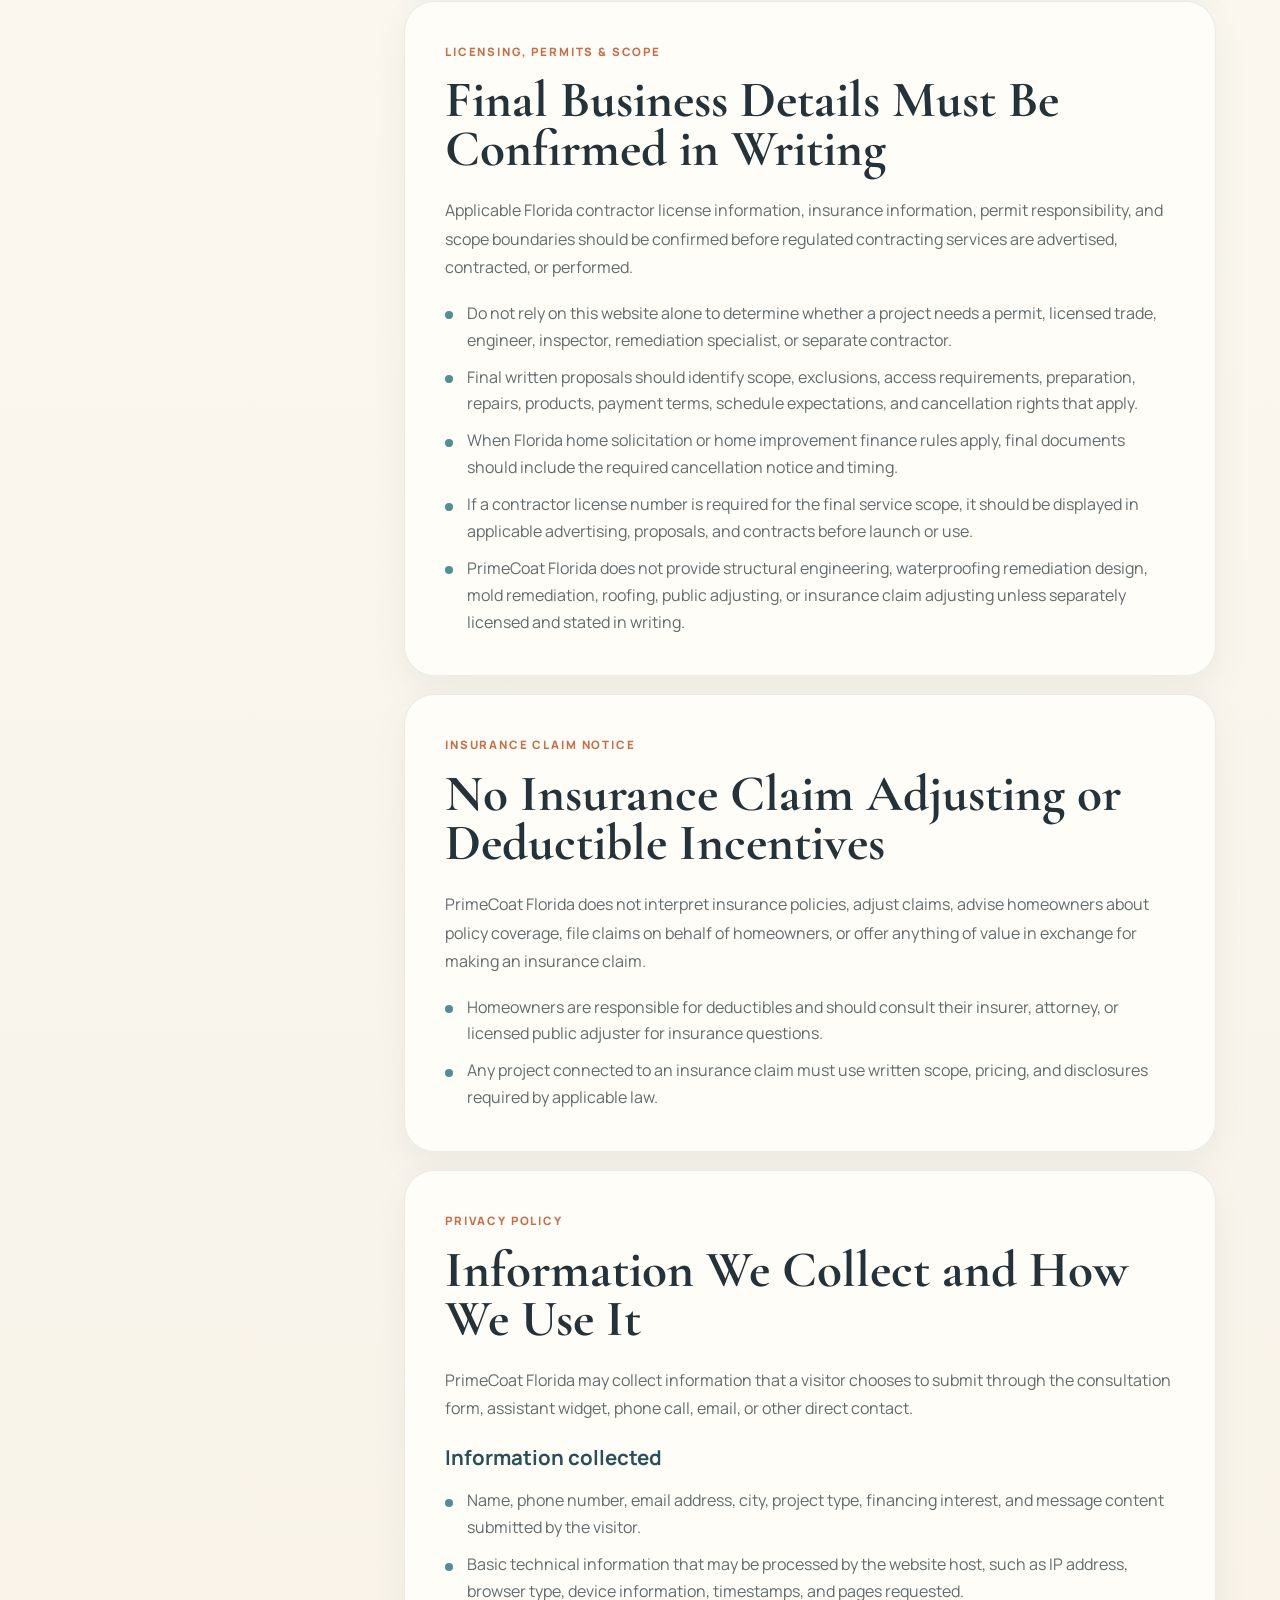
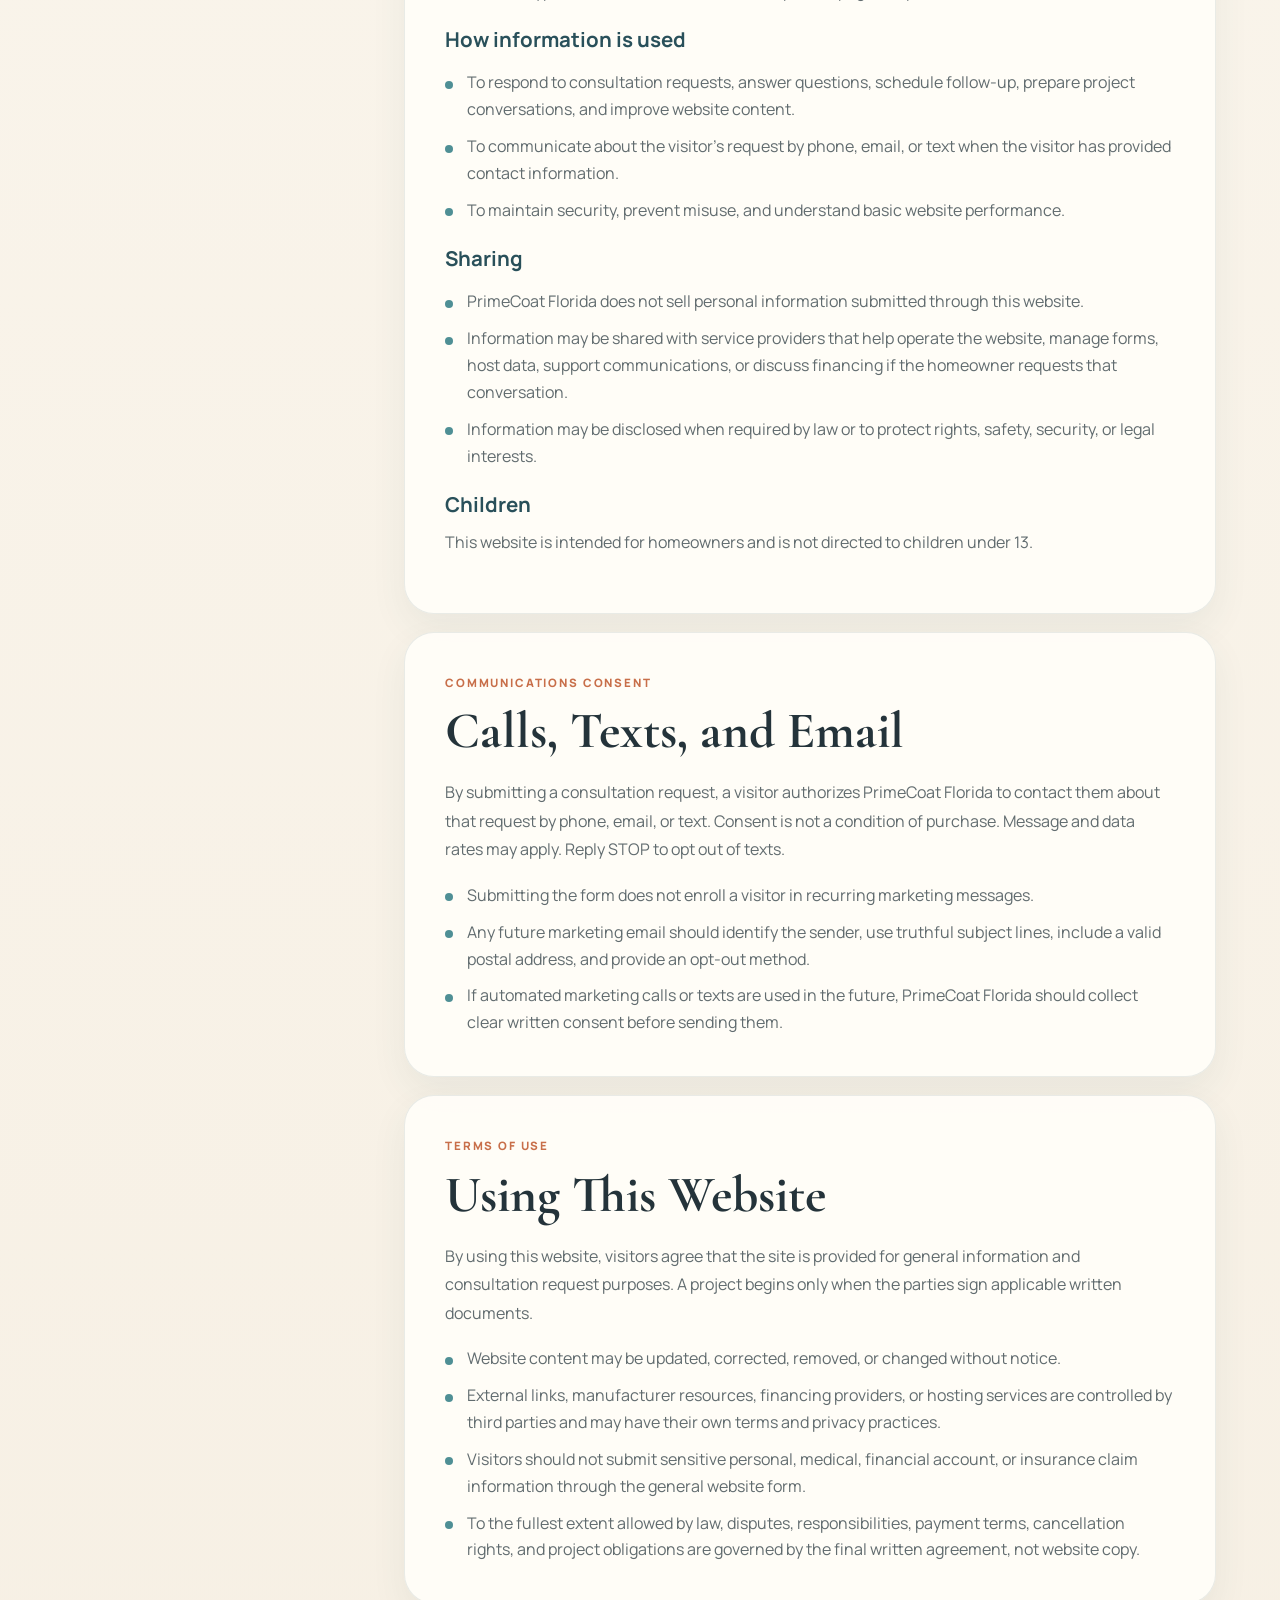
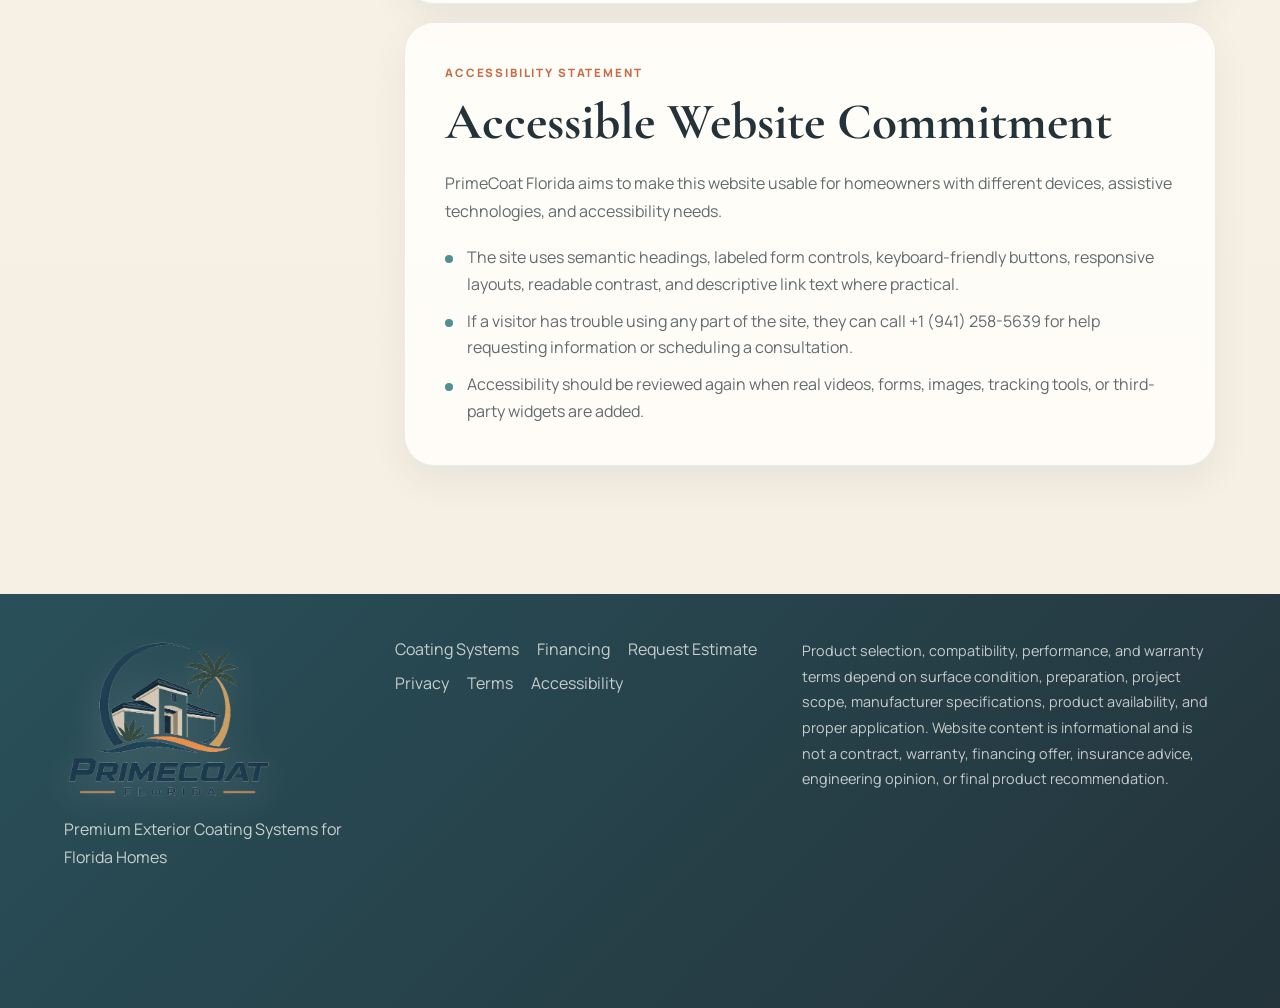
==== commit 47f8d111: "Use large transparent PrimeCoat logo" ====
--- a/legal.html
+++ b/legal.html
@@ -20,7 +20,7 @@
     <header class="site-header" data-header>
       <a class="brand" href="index.html#top" aria-label="PrimeCoat Florida home">
         <span class="brand-logo">
-          <img src="assets/primecoat-florida-logo.png" alt="PrimeCoat Florida" />
+          <img src="assets/primecoat-florida-logo-transparent.png" alt="PrimeCoat Florida" />
         </span>
         <span class="brand-positioning">Premium Exterior Coating System</span>
       </a>
@@ -233,7 +233,7 @@
 
     <footer class="site-footer">
       <div>
-        <img class="footer-logo" src="assets/primecoat-florida-logo.png" alt="PrimeCoat Florida" />
+        <img class="footer-logo" src="assets/primecoat-florida-logo-transparent.png" alt="PrimeCoat Florida" />
         <p>Premium Exterior Coating Systems for Florida Homes</p>
       </div>
       <nav aria-label="Footer navigation">
--- a/styles.css
+++ b/styles.css
@@ -92,13 +92,14 @@
   display: flex;
   align-items: center;
   justify-content: center;
-  width: clamp(180px, 18vw, 245px);
-  height: 68px;
+  width: clamp(190px, 18vw, 280px);
+  aspect-ratio: 1144 / 886;
+  filter: drop-shadow(0 12px 24px rgba(41, 80, 90, 0.12));
 }
 
 .brand-logo img {
   width: 100%;
-  height: 100%;
+  height: auto;
   object-fit: contain;
 }
 
@@ -107,11 +108,12 @@
   padding-left: 14px;
   border-left: 1px solid rgba(79, 143, 149, 0.28);
   color: var(--deep-ocean);
-  font-size: 0.72rem;
-  font-weight: 900;
-  letter-spacing: 0.1em;
-  line-height: 1.35;
-  text-transform: uppercase;
+  font-family: "Cormorant Garamond", Georgia, serif;
+  font-size: clamp(1rem, 1.25vw, 1.32rem);
+  font-weight: 700;
+  letter-spacing: 0;
+  line-height: 1.05;
+  text-transform: none;
 }
 
 .site-nav {
@@ -189,6 +191,17 @@
   max-width: 680px;
 }
 
+.hero-brand-logo {
+  width: min(620px, 92vw);
+  margin: 0 0 clamp(18px, 3vw, 32px) -2%;
+  filter: drop-shadow(0 24px 42px rgba(41, 80, 90, 0.1));
+}
+
+.hero-brand-logo img {
+  width: 100%;
+  height: auto;
+}
+
 .section-label {
   margin: 0 0 14px;
   color: var(--terracotta);
@@ -257,6 +270,9 @@
   border-radius: 999px;
   font-weight: 800;
   line-height: 1.1;
+  overflow-wrap: anywhere;
+  text-align: center;
+  white-space: normal;
   transition: transform 180ms ease, box-shadow 180ms ease, background 180ms ease;
 }
 
@@ -1576,9 +1592,7 @@
 .footer-logo {
   width: min(210px, 100%);
   margin: 0 0 14px;
-  border-radius: 18px;
-  background: rgba(255, 253, 248, 0.96);
-  box-shadow: 0 14px 32px rgba(0, 0, 0, 0.12);
+  filter: drop-shadow(0 10px 18px rgba(255, 253, 248, 0.18));
 }
 
 .footer-disclaimer {
@@ -1725,7 +1739,7 @@
 
   .site-nav {
     position: absolute;
-    top: 78px;
+    top: calc(100% + 10px);
     left: 18px;
     right: 18px;
     display: none;
@@ -1818,24 +1832,29 @@
   }
 
   .brand-logo {
-    width: clamp(132px, 42vw, 170px);
-    height: 52px;
+    width: clamp(132px, 38vw, 172px);
+    height: auto;
   }
 
   .brand-logo img {
     width: 100%;
-    height: 100%;
+    height: auto;
   }
 
   .brand-positioning {
-    max-width: 112px;
+    max-width: 96px;
     padding-left: 10px;
-    font-size: 0.56rem;
-    letter-spacing: 0.08em;
+    font-size: 0.82rem;
   }
 
   .hero {
     padding: 54px 16px 70px;
+  }
+
+  .hero-brand-logo {
+    width: min(100%, 320px);
+    margin-left: auto;
+    margin-right: auto;
   }
 
   h1 {
@@ -1850,6 +1869,13 @@
   .hero-actions,
   .final-actions {
     width: 100%;
+  }
+
+  .button {
+    min-height: 50px;
+    padding: 13px 16px;
+    font-size: 0.94rem;
+    line-height: 1.2;
   }
 
   .hero-visual {
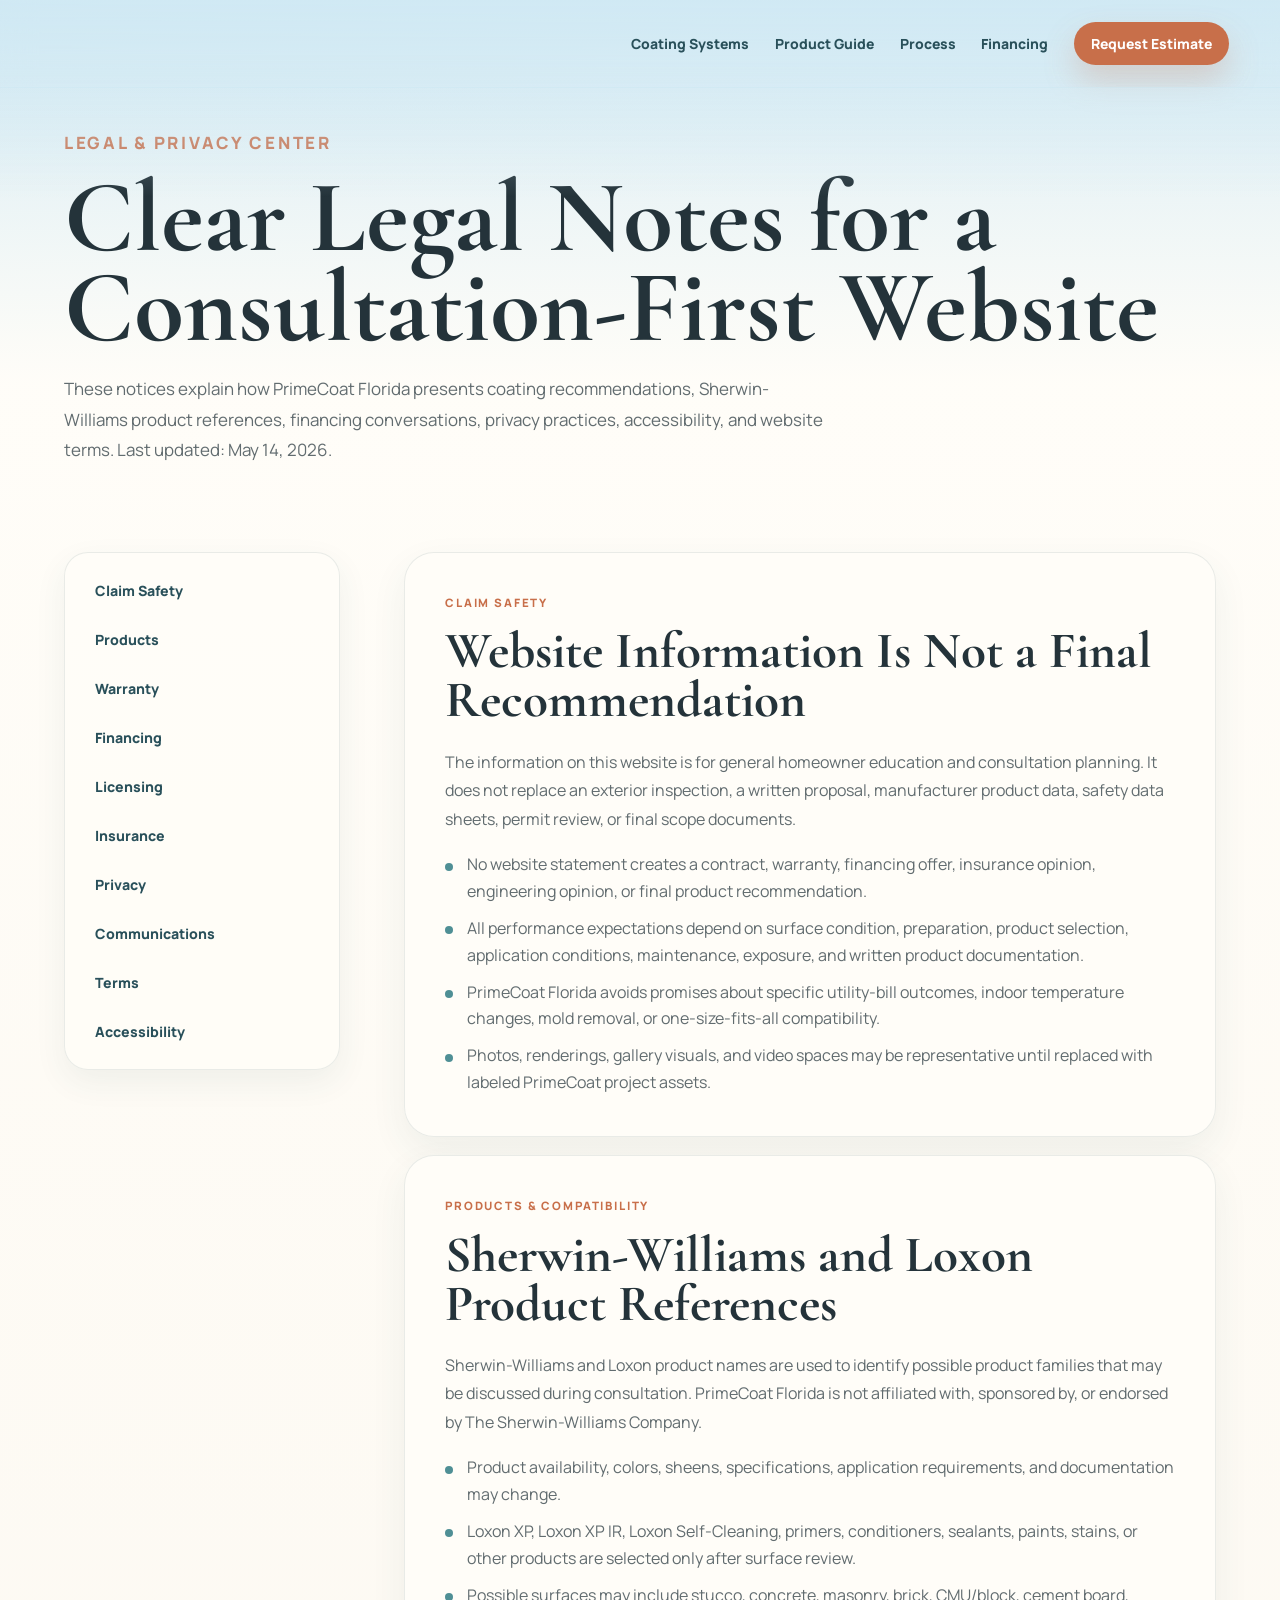
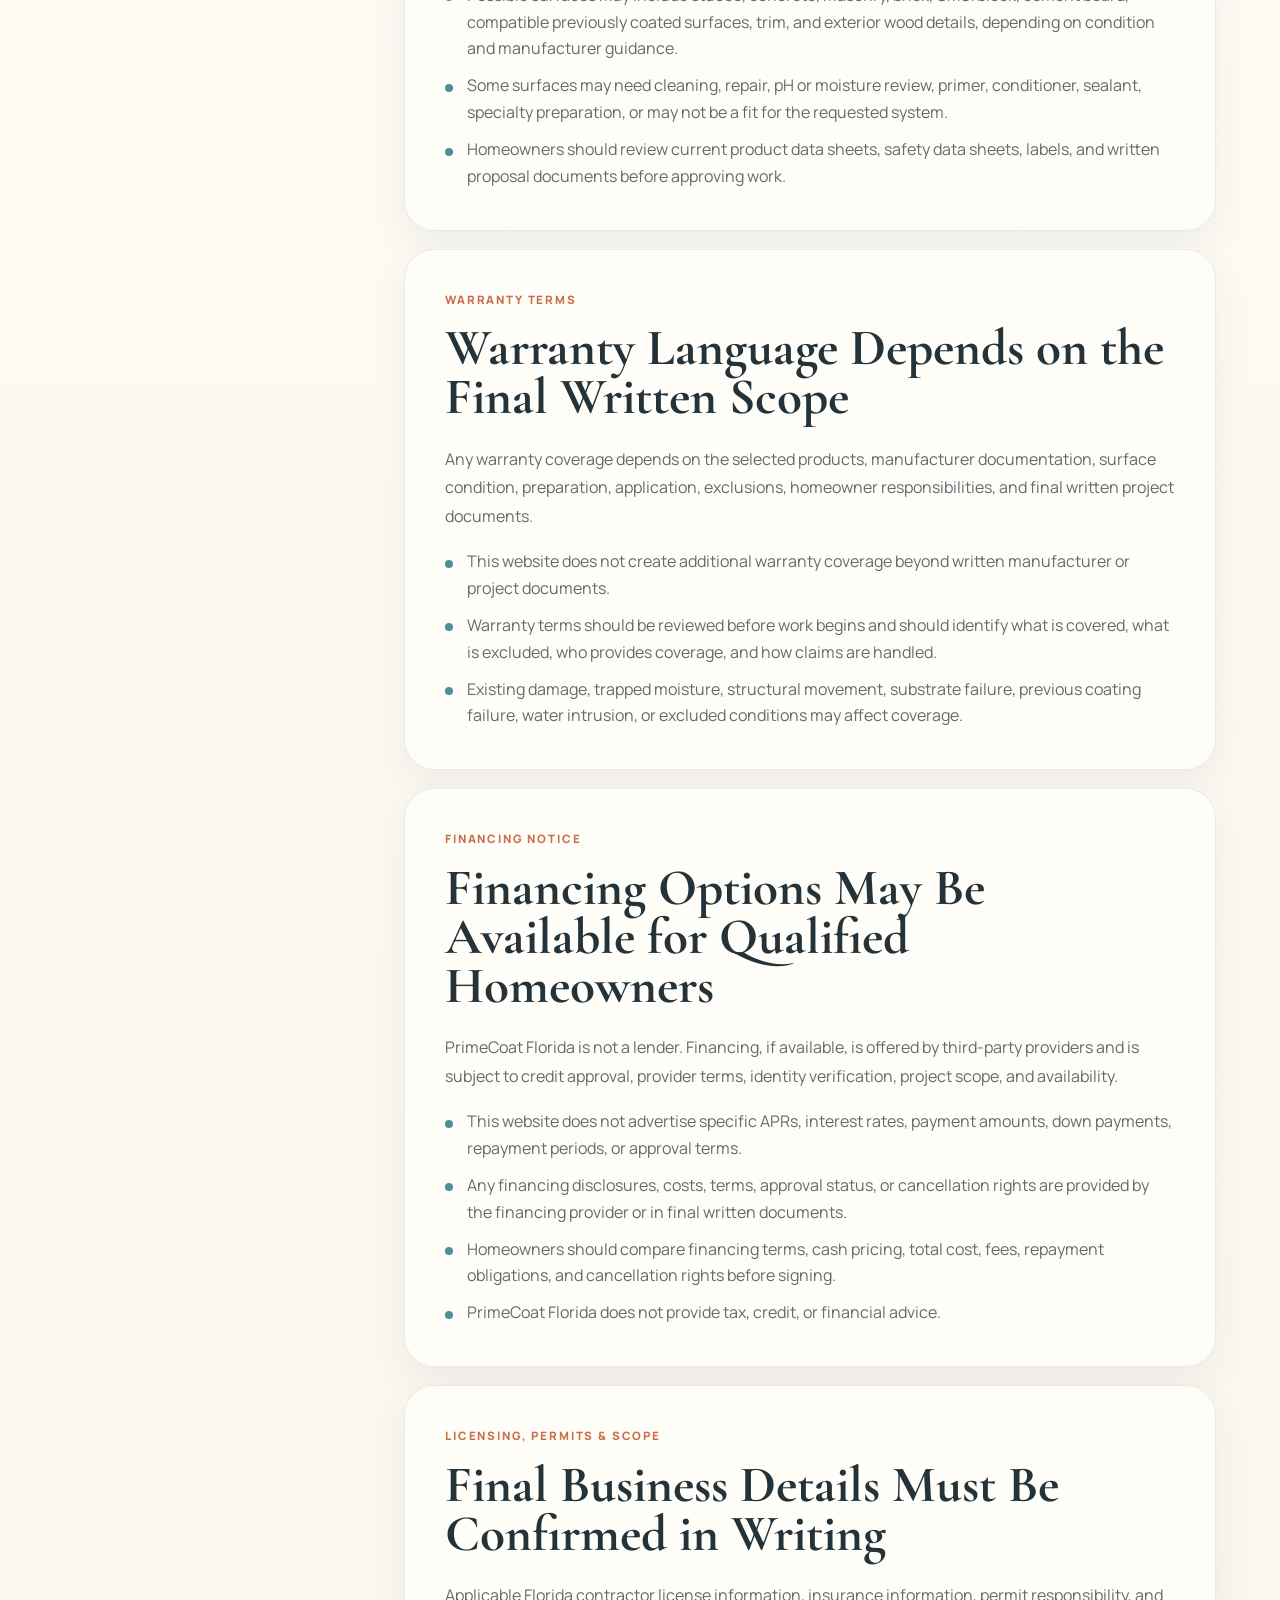
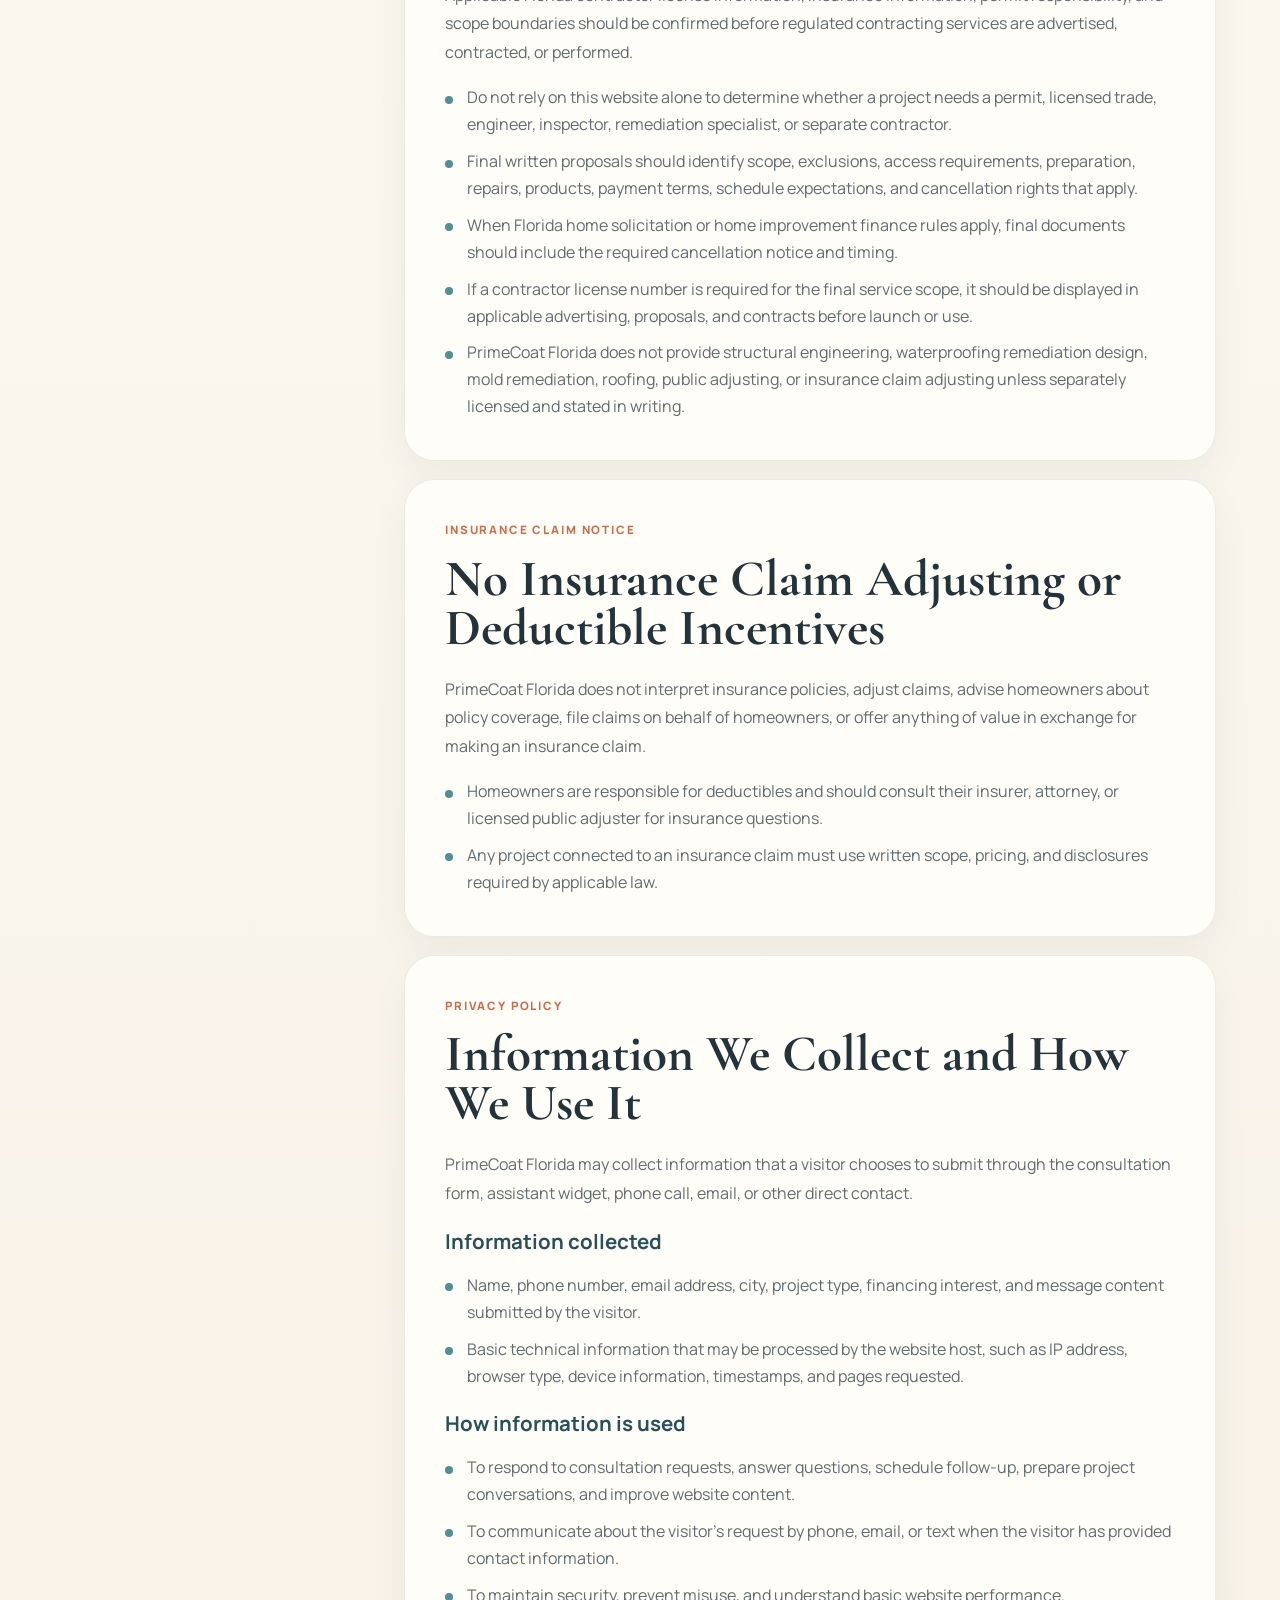
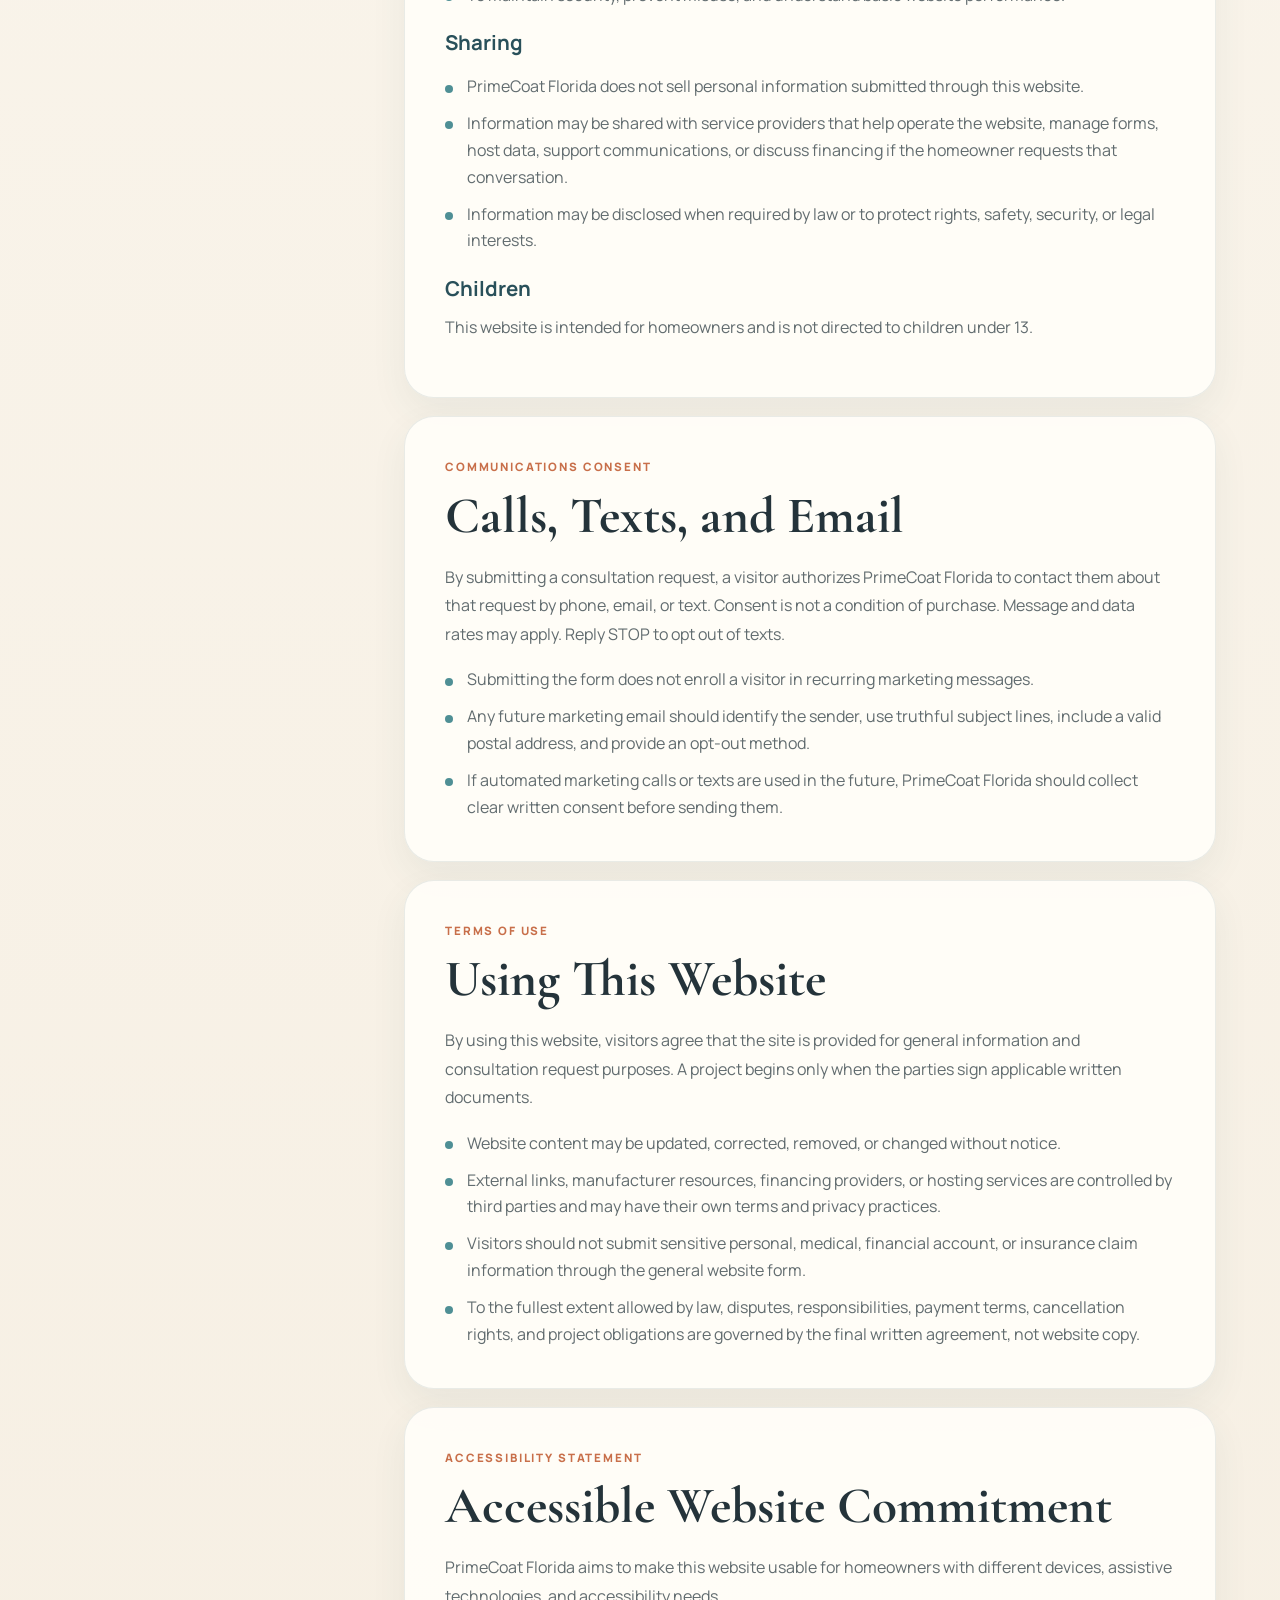
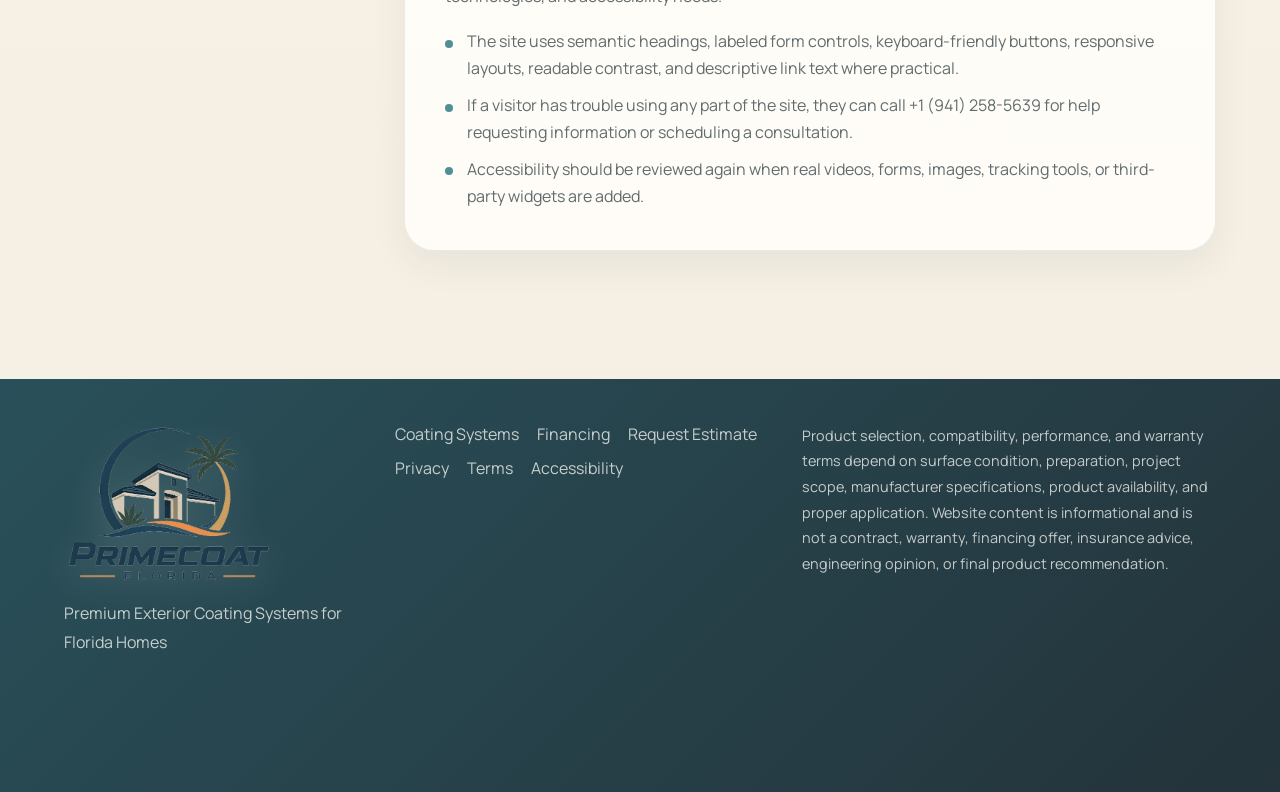
==== commit b7e92a7b: "Remove duplicate header logo" ====
--- a/legal.html
+++ b/legal.html
@@ -18,12 +18,6 @@
   </head>
   <body>
     <header class="site-header" data-header>
-      <a class="brand" href="index.html#top" aria-label="PrimeCoat Florida home">
-        <span class="brand-logo">
-          <img src="assets/primecoat-florida-logo-transparent.png" alt="PrimeCoat Florida" />
-        </span>
-        <span class="brand-positioning">Premium Exterior Coating System</span>
-      </a>
       <button class="nav-toggle" type="button" aria-label="Open navigation" data-nav-toggle>
         <span></span>
         <span></span>
--- a/styles.css
+++ b/styles.css
@@ -54,66 +54,51 @@
 }
 
 .site-header {
-  position: sticky;
+  position: fixed;
   top: 0;
+  left: 0;
+  right: 0;
   z-index: 50;
   display: flex;
   align-items: center;
-  justify-content: space-between;
+  justify-content: flex-end;
   gap: 22px;
-  padding: 18px clamp(18px, 4vw, 58px);
+  padding: 22px clamp(18px, 4vw, 58px);
   color: var(--espresso);
-  background: rgba(255, 253, 248, 0.84);
+  background:
+    linear-gradient(180deg, rgba(207, 232, 243, 0.8), rgba(207, 232, 243, 0.56) 70%, rgba(207, 232, 243, 0.5));
   border-bottom: 1px solid transparent;
-  backdrop-filter: blur(18px);
+  backdrop-filter: blur(16px);
   transition: box-shadow 220ms ease, border-color 220ms ease, background 220ms ease;
 }
 
+.site-header::after {
+  content: "";
+  position: absolute;
+  left: 0;
+  right: 0;
+  bottom: -110px;
+  height: 110px;
+  pointer-events: none;
+  background: linear-gradient(180deg, rgba(207, 232, 243, 0.5), rgba(207, 232, 243, 0));
+}
+
 .site-header.is-scrolled {
-  background: rgba(255, 253, 248, 0.96);
-  border-color: var(--line);
-  box-shadow: 0 10px 34px rgba(41, 80, 90, 0.09);
-}
-
-.brand,
+  background:
+    linear-gradient(180deg, rgba(207, 232, 243, 0.94), rgba(255, 253, 248, 0.86) 72%, rgba(255, 253, 248, 0.28));
+  border-color: transparent;
+  box-shadow: 0 14px 34px rgba(41, 80, 90, 0.08);
+}
+
+.site-header.is-scrolled::after {
+  background: linear-gradient(180deg, rgba(255, 253, 248, 0.28), rgba(255, 253, 248, 0));
+}
+
 .site-nav,
 .hero-actions,
 .final-actions {
   display: flex;
   align-items: center;
-}
-
-.brand {
-  gap: 14px;
-  flex: 0 0 auto;
-}
-
-.brand-logo {
-  display: flex;
-  align-items: center;
-  justify-content: center;
-  width: clamp(190px, 18vw, 280px);
-  aspect-ratio: 1144 / 886;
-  filter: drop-shadow(0 12px 24px rgba(41, 80, 90, 0.12));
-}
-
-.brand-logo img {
-  width: 100%;
-  height: auto;
-  object-fit: contain;
-}
-
-.brand-positioning {
-  max-width: 150px;
-  padding-left: 14px;
-  border-left: 1px solid rgba(79, 143, 149, 0.28);
-  color: var(--deep-ocean);
-  font-family: "Cormorant Garamond", Georgia, serif;
-  font-size: clamp(1rem, 1.25vw, 1.32rem);
-  font-weight: 700;
-  letter-spacing: 0;
-  line-height: 1.05;
-  text-transform: none;
 }
 
 .site-nav {
@@ -180,11 +165,11 @@
   grid-template-columns: minmax(0, 0.88fr) minmax(420px, 1.12fr);
   gap: clamp(34px, 6vw, 82px);
   align-items: center;
-  min-height: calc(100svh - 84px);
-  padding: clamp(58px, 8vw, 108px) clamp(18px, 5vw, 74px) clamp(76px, 9vw, 118px);
-  background:
-    linear-gradient(118deg, rgba(255, 253, 248, 0.94) 0%, rgba(207, 232, 243, 0.56) 54%, rgba(246, 239, 227, 0.8) 100%),
-    linear-gradient(180deg, rgba(143, 199, 214, 0.24), transparent 70%);
+  min-height: 100svh;
+  padding: clamp(138px, 13vw, 188px) clamp(18px, 5vw, 74px) clamp(76px, 9vw, 118px);
+  background:
+    linear-gradient(118deg, rgba(255, 253, 248, 0.78) 0%, rgba(207, 232, 243, 0.76) 54%, rgba(246, 239, 227, 0.8) 100%),
+    linear-gradient(180deg, rgba(143, 199, 214, 0.4), transparent 70%);
 }
 
 .hero-copy {
@@ -1826,33 +1811,12 @@
     padding: 14px 16px;
   }
 
-  .brand {
-    gap: 10px;
-    min-width: 0;
-  }
-
-  .brand-logo {
-    width: clamp(132px, 38vw, 172px);
-    height: auto;
-  }
-
-  .brand-logo img {
-    width: 100%;
-    height: auto;
-  }
-
-  .brand-positioning {
-    max-width: 96px;
-    padding-left: 10px;
-    font-size: 0.82rem;
-  }
-
   .hero {
-    padding: 54px 16px 70px;
+    padding: 92px 16px 70px;
   }
 
   .hero-brand-logo {
-    width: min(100%, 320px);
+    width: min(100%, 292px);
     margin-left: auto;
     margin-right: auto;
   }
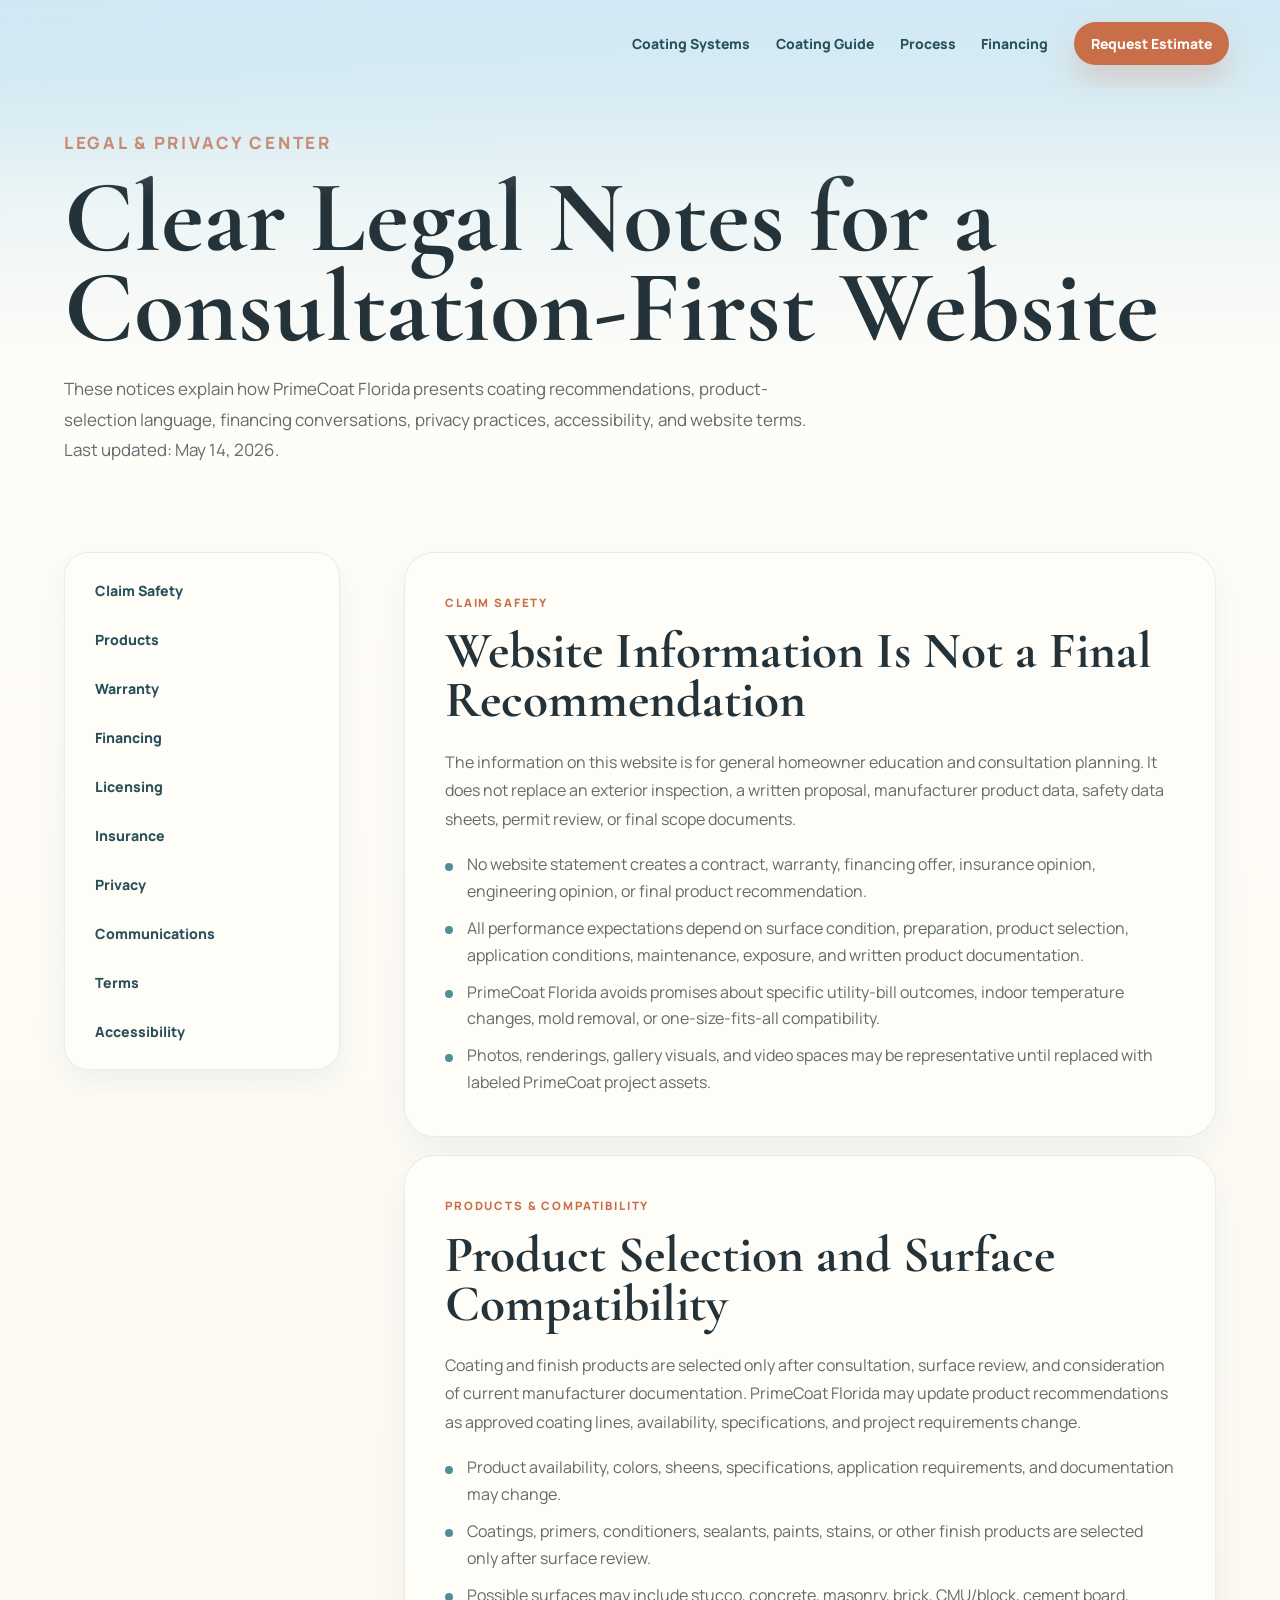
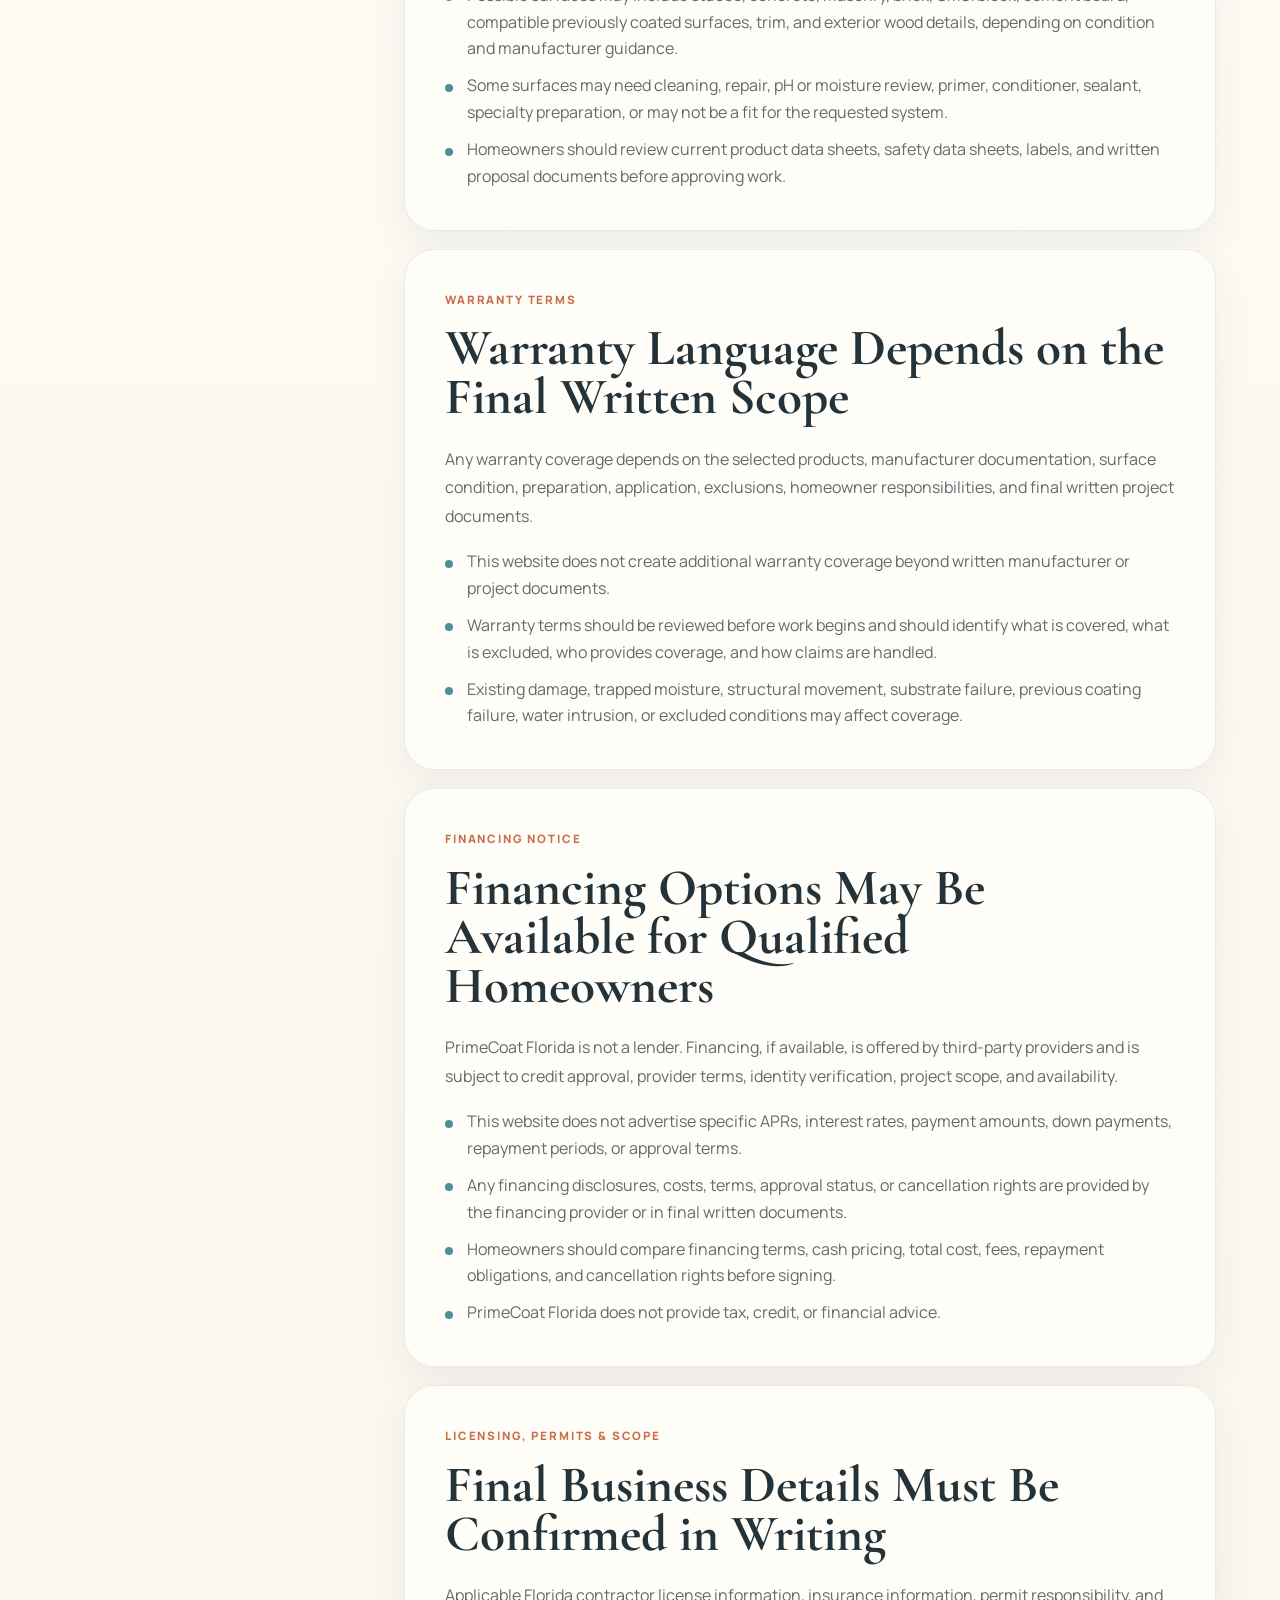
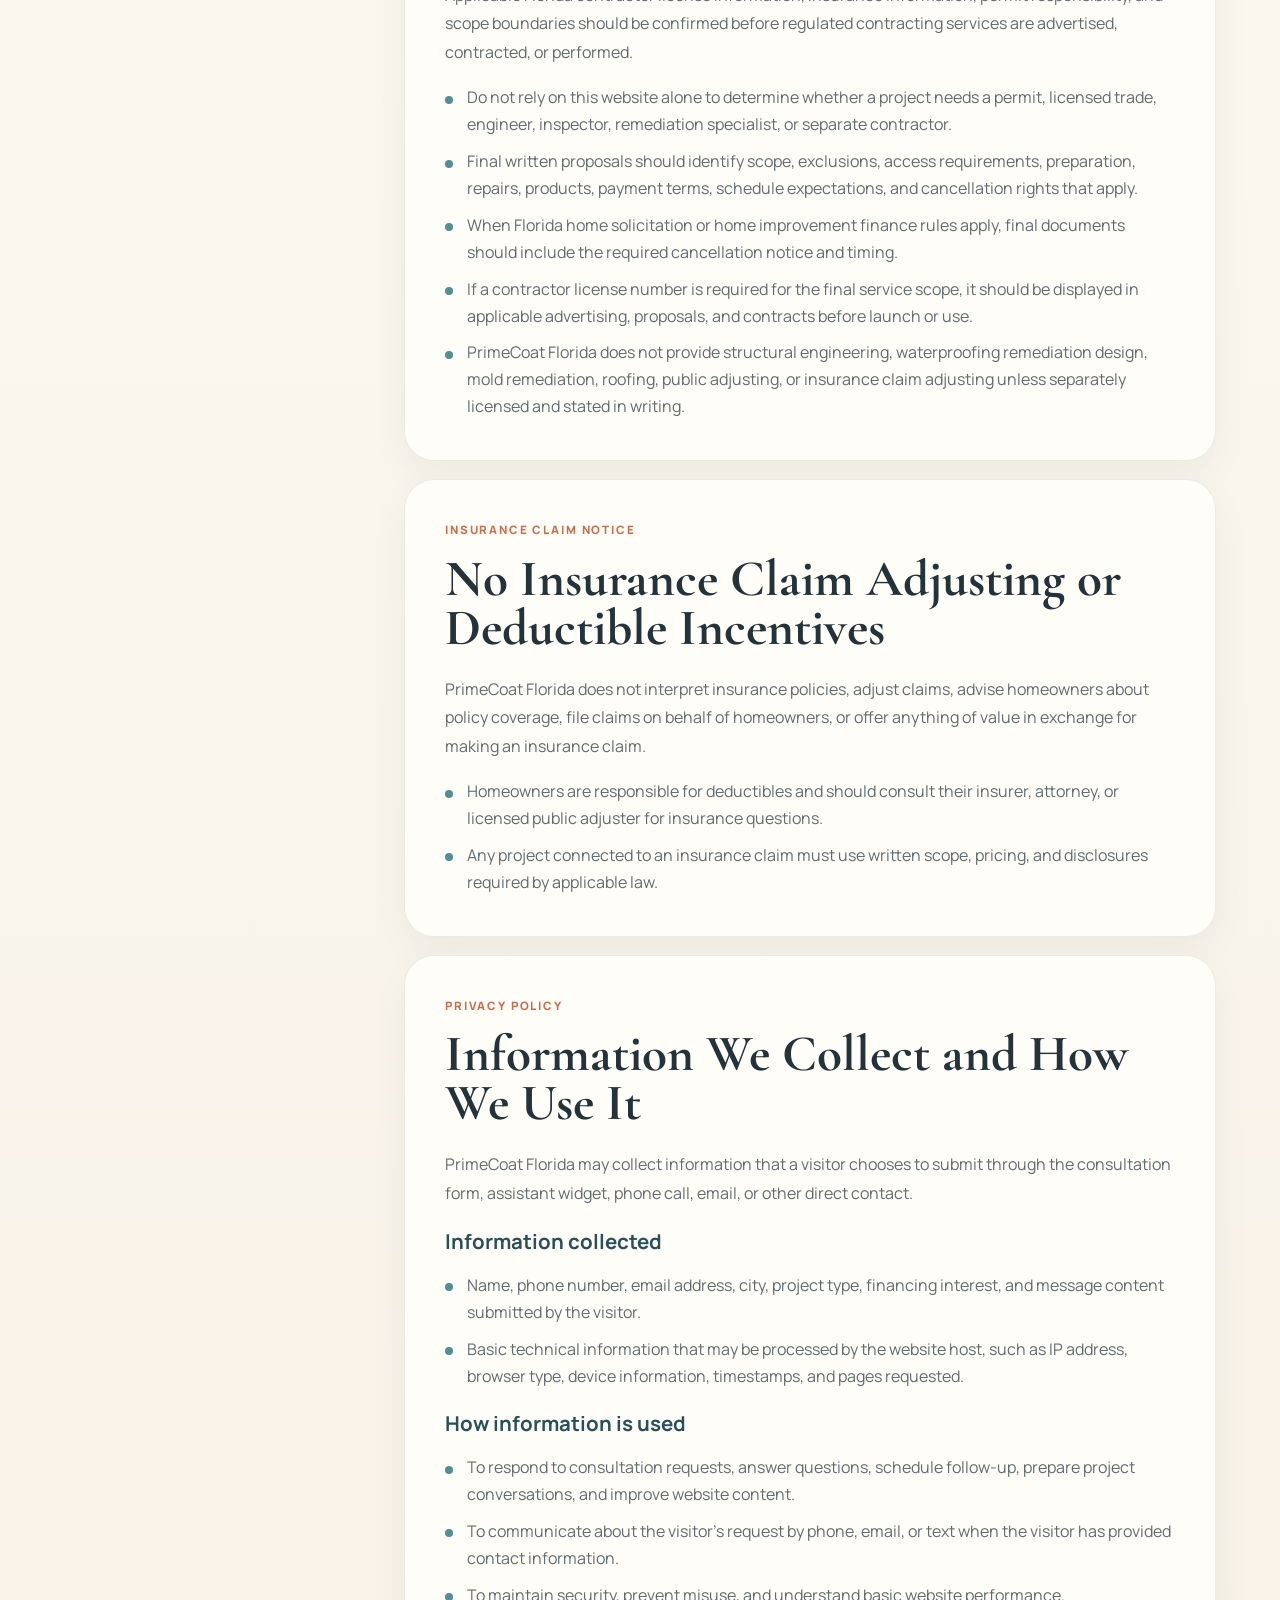
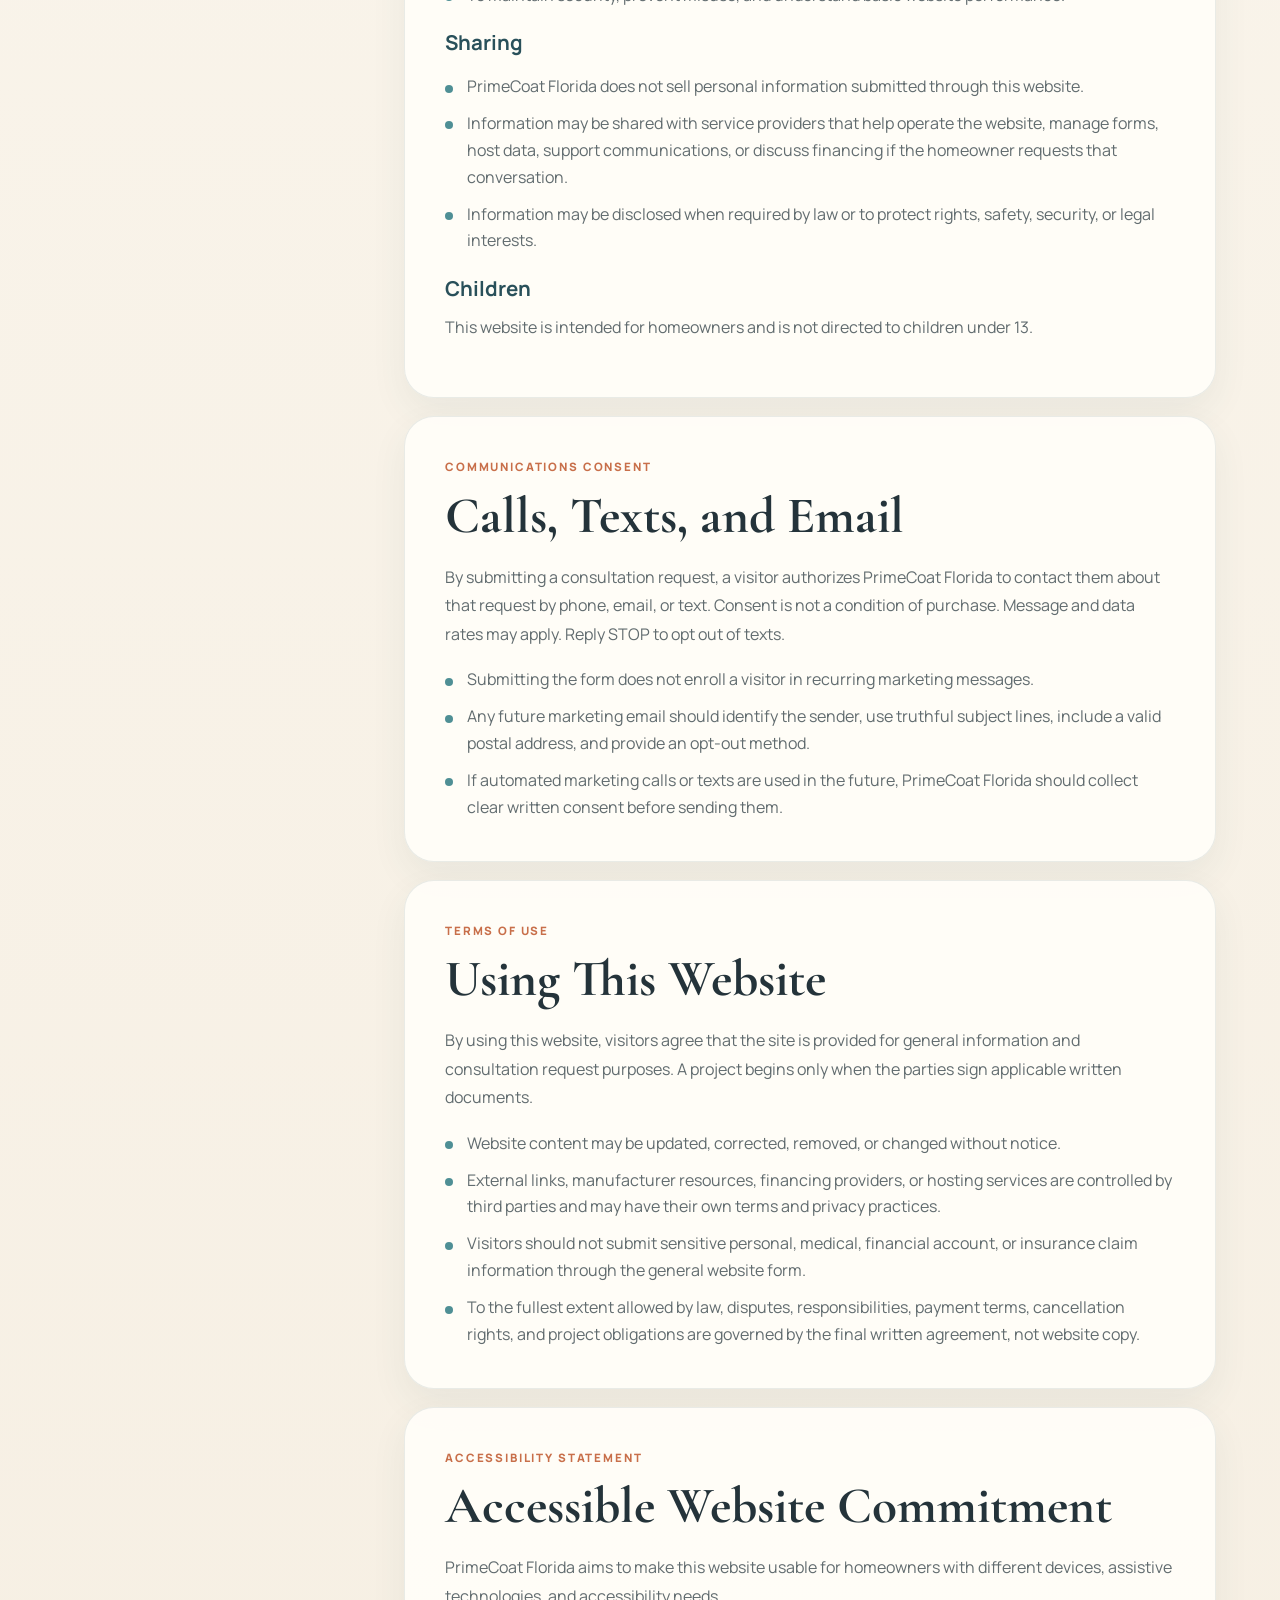
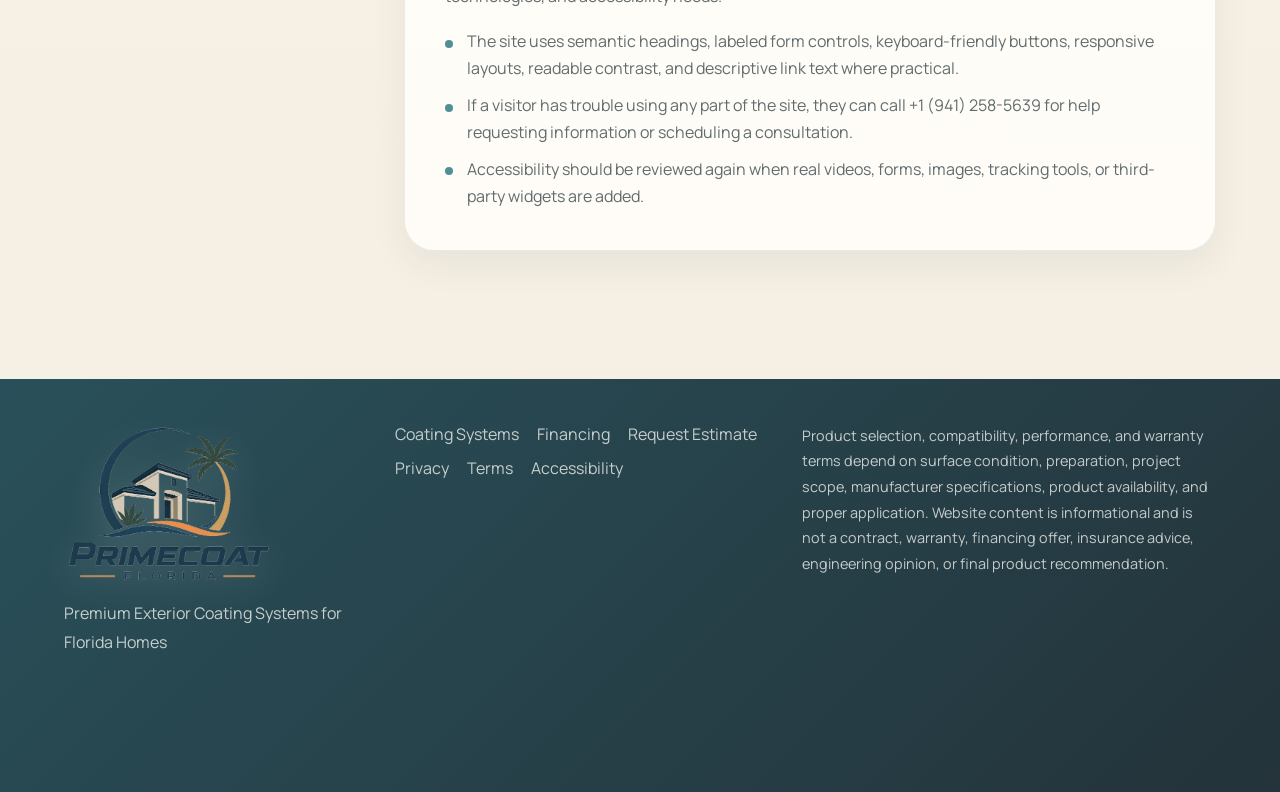
==== commit a90c8435: "Remove coating product brand references" ====
--- a/legal.html
+++ b/legal.html
@@ -24,7 +24,7 @@
       </button>
       <nav class="site-nav" data-nav>
         <a href="index.html#systems">Coating Systems</a>
-        <a href="index.html#learning">Product Guide</a>
+        <a href="index.html#learning">Coating Guide</a>
         <a href="index.html#application">Process</a>
         <a href="index.html#financing">Financing</a>
         <a class="nav-cta" href="index.html#consultation">Request Estimate</a>
@@ -36,9 +36,8 @@
         <p class="section-label">Legal &amp; Privacy Center</p>
         <h1>Clear Legal Notes for a Consultation-First Website</h1>
         <p>
-          These notices explain how PrimeCoat Florida presents coating recommendations, Sherwin-Williams product
-          references, financing conversations, privacy practices, accessibility, and website terms. Last updated:
-          May 14, 2026.
+          These notices explain how PrimeCoat Florida presents coating recommendations, product-selection language,
+          financing conversations, privacy practices, accessibility, and website terms. Last updated: May 14, 2026.
         </p>
       </section>
 
@@ -75,15 +74,15 @@
 
           <article class="legal-card" id="products">
             <p class="section-label">Products &amp; Compatibility</p>
-            <h2>Sherwin-Williams and Loxon Product References</h2>
-            <p>
-              Sherwin-Williams and Loxon product names are used to identify possible product families that may be
-              discussed during consultation. PrimeCoat Florida is not affiliated with, sponsored by, or endorsed by
-              The Sherwin-Williams Company.
+            <h2>Product Selection and Surface Compatibility</h2>
+            <p>
+              Coating and finish products are selected only after consultation, surface review, and consideration of
+              current manufacturer documentation. PrimeCoat Florida may update product recommendations as approved
+              coating lines, availability, specifications, and project requirements change.
             </p>
             <ul>
               <li>Product availability, colors, sheens, specifications, application requirements, and documentation may change.</li>
-              <li>Loxon XP, Loxon XP IR, Loxon Self-Cleaning, primers, conditioners, sealants, paints, stains, or other products are selected only after surface review.</li>
+              <li>Coatings, primers, conditioners, sealants, paints, stains, or other finish products are selected only after surface review.</li>
               <li>Possible surfaces may include stucco, concrete, masonry, brick, CMU/block, cement board, compatible previously coated surfaces, trim, and exterior wood details, depending on condition and manufacturer guidance.</li>
               <li>Some surfaces may need cleaning, repair, pH or moisture review, primer, conditioner, sealant, specialty preparation, or may not be a fit for the requested system.</li>
               <li>Homeowners should review current product data sheets, safety data sheets, labels, and written proposal documents before approving work.</li>
--- a/styles.css
+++ b/styles.css
@@ -468,18 +468,18 @@
   background: rgba(207, 232, 243, 0.46);
 }
 
-.sw-strategy {
+.system-strategy {
   background:
     linear-gradient(180deg, var(--soft-warm-white), rgba(207, 232, 243, 0.34) 55%, var(--background-ivory));
 }
 
-.sw-grid {
+.system-grid {
   display: grid;
   grid-template-columns: repeat(4, minmax(0, 1fr));
   gap: 18px;
 }
 
-.sw-grid article {
+.system-grid article {
   min-height: 280px;
   padding: 26px;
   border: 1px solid rgba(41, 80, 90, 0.11);
@@ -488,7 +488,7 @@
   box-shadow: 0 12px 32px rgba(41, 80, 90, 0.07);
 }
 
-.sw-grid span,
+.system-grid span,
 .mini-label {
   display: inline-flex;
   margin-bottom: 16px;
@@ -1698,7 +1698,7 @@
 
   .positioning-strip,
   .difference-grid,
-  .sw-grid,
+  .system-grid,
   .legal-summary-grid,
   .performance-grid,
   .process-map,
@@ -1751,7 +1751,7 @@
 
   .positioning-strip,
   .difference-grid,
-  .sw-grid,
+  .system-grid,
   .learning-grid,
   .legal-summary-grid,
   .performance-grid,
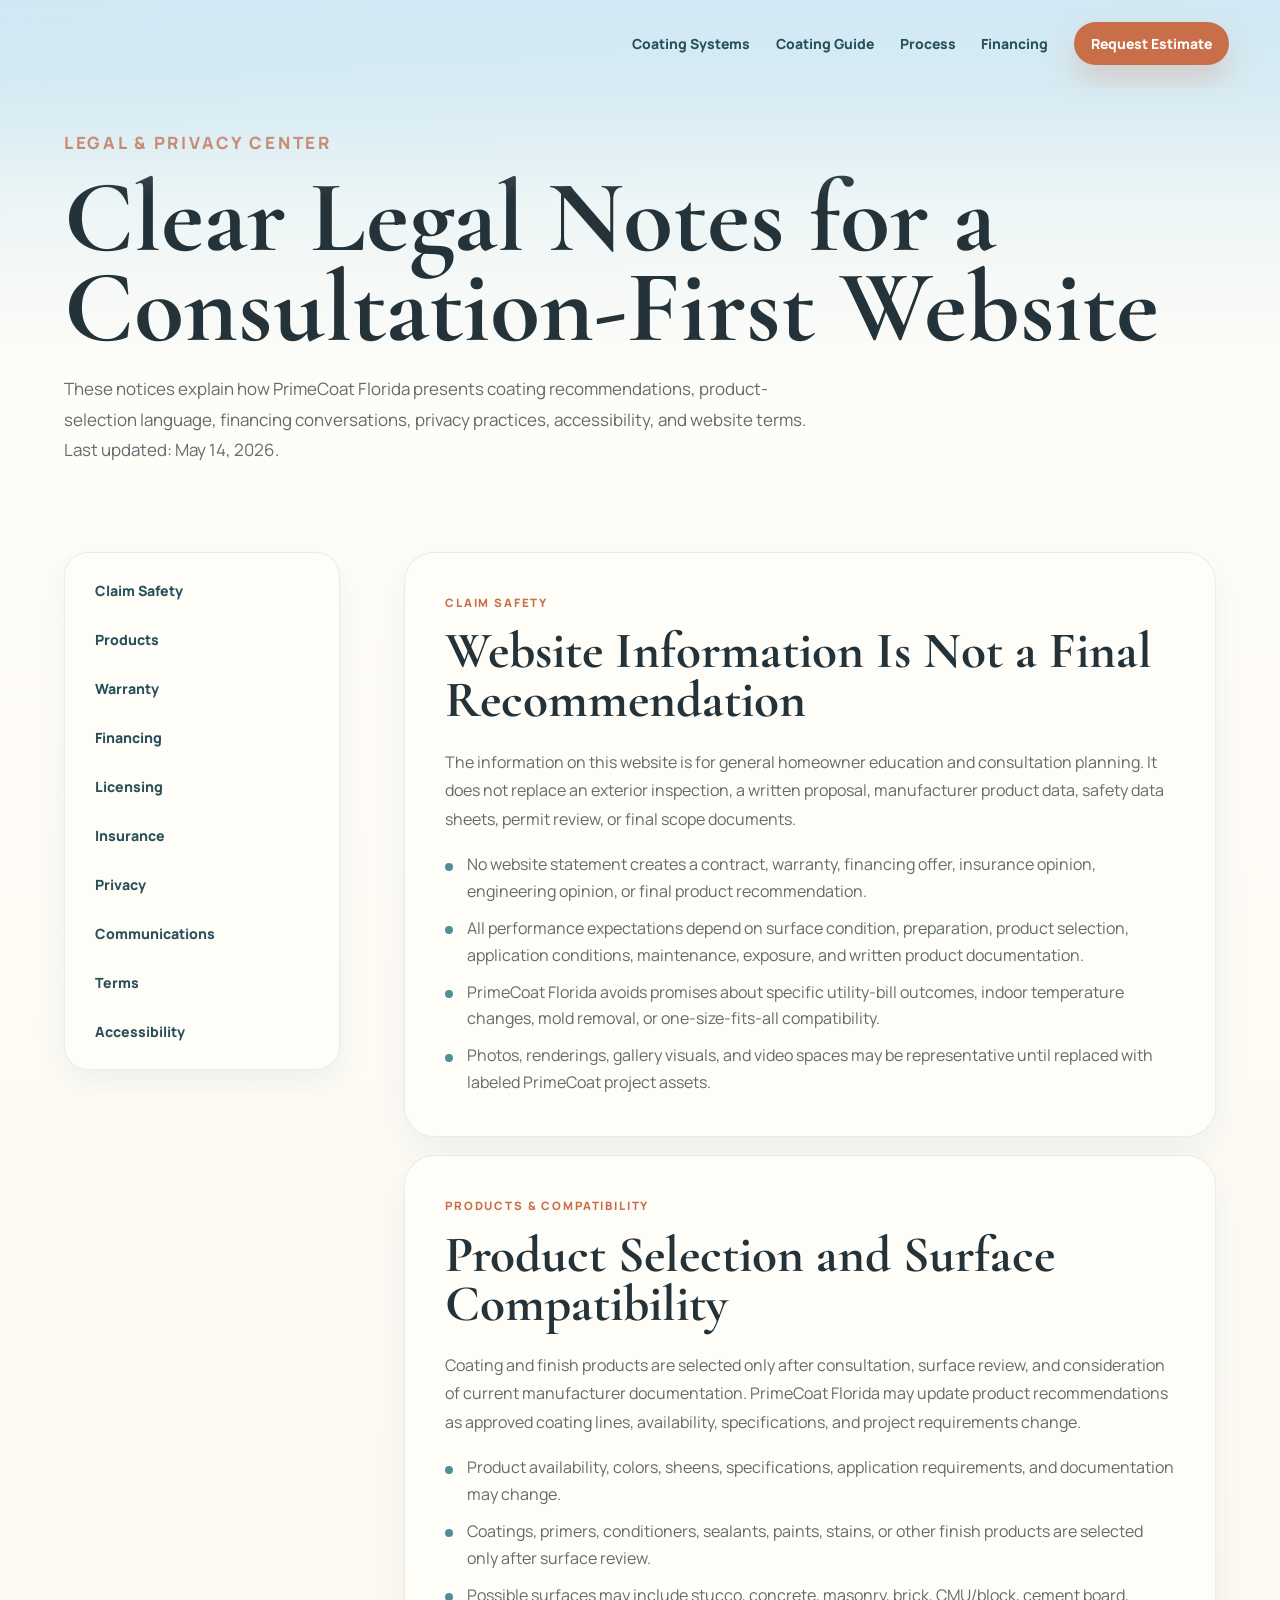
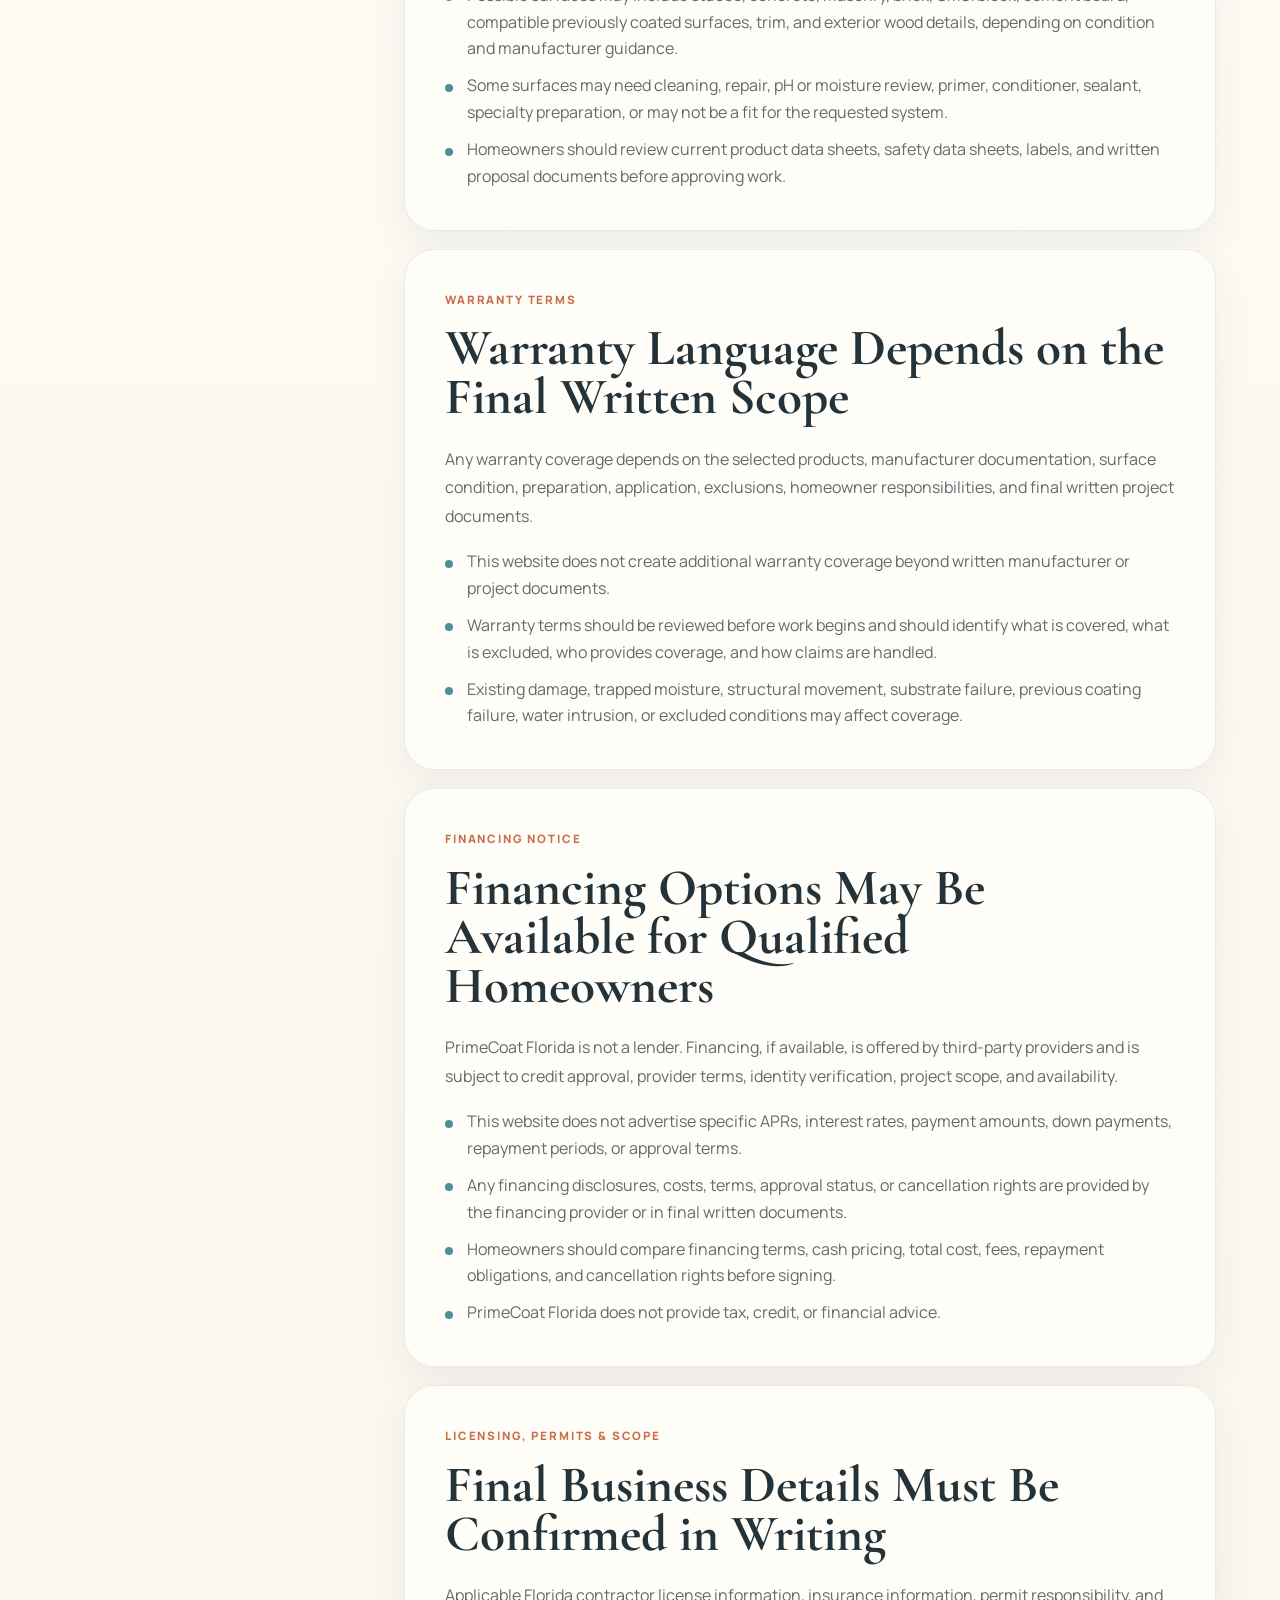
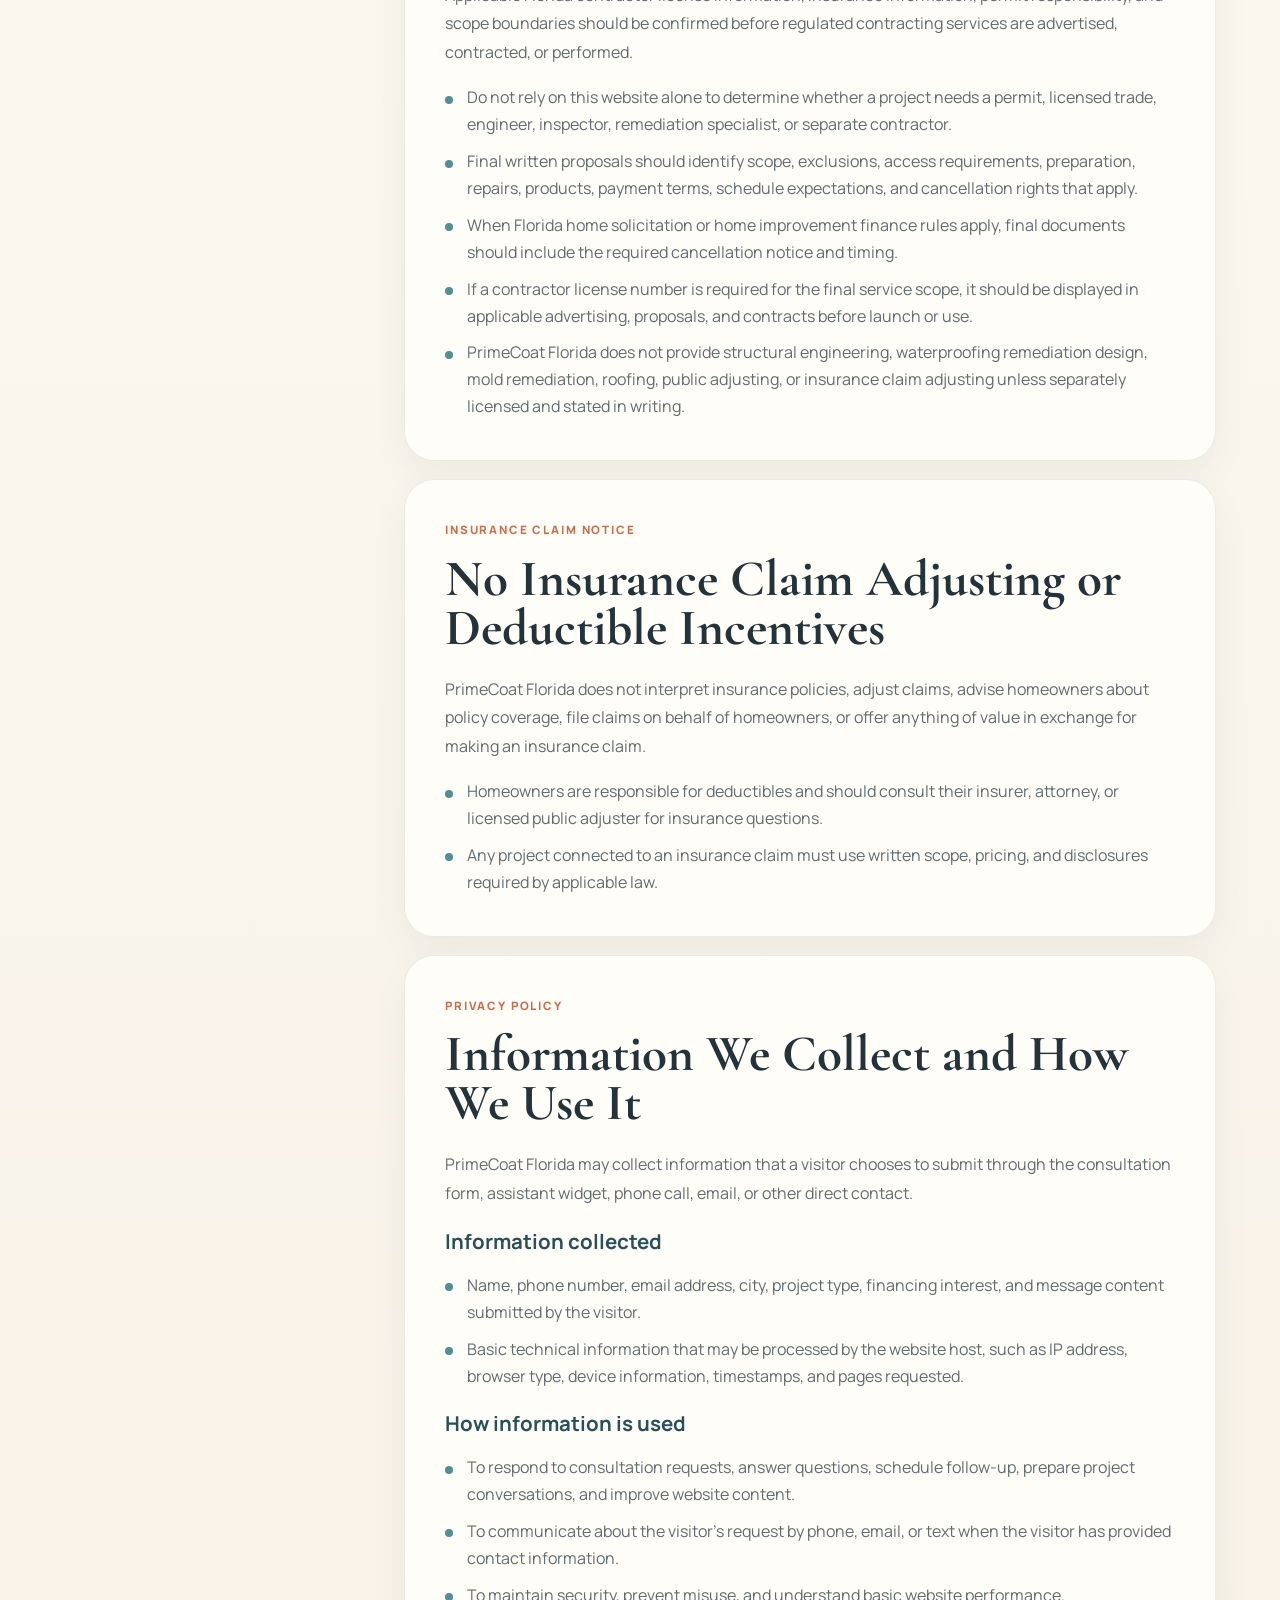
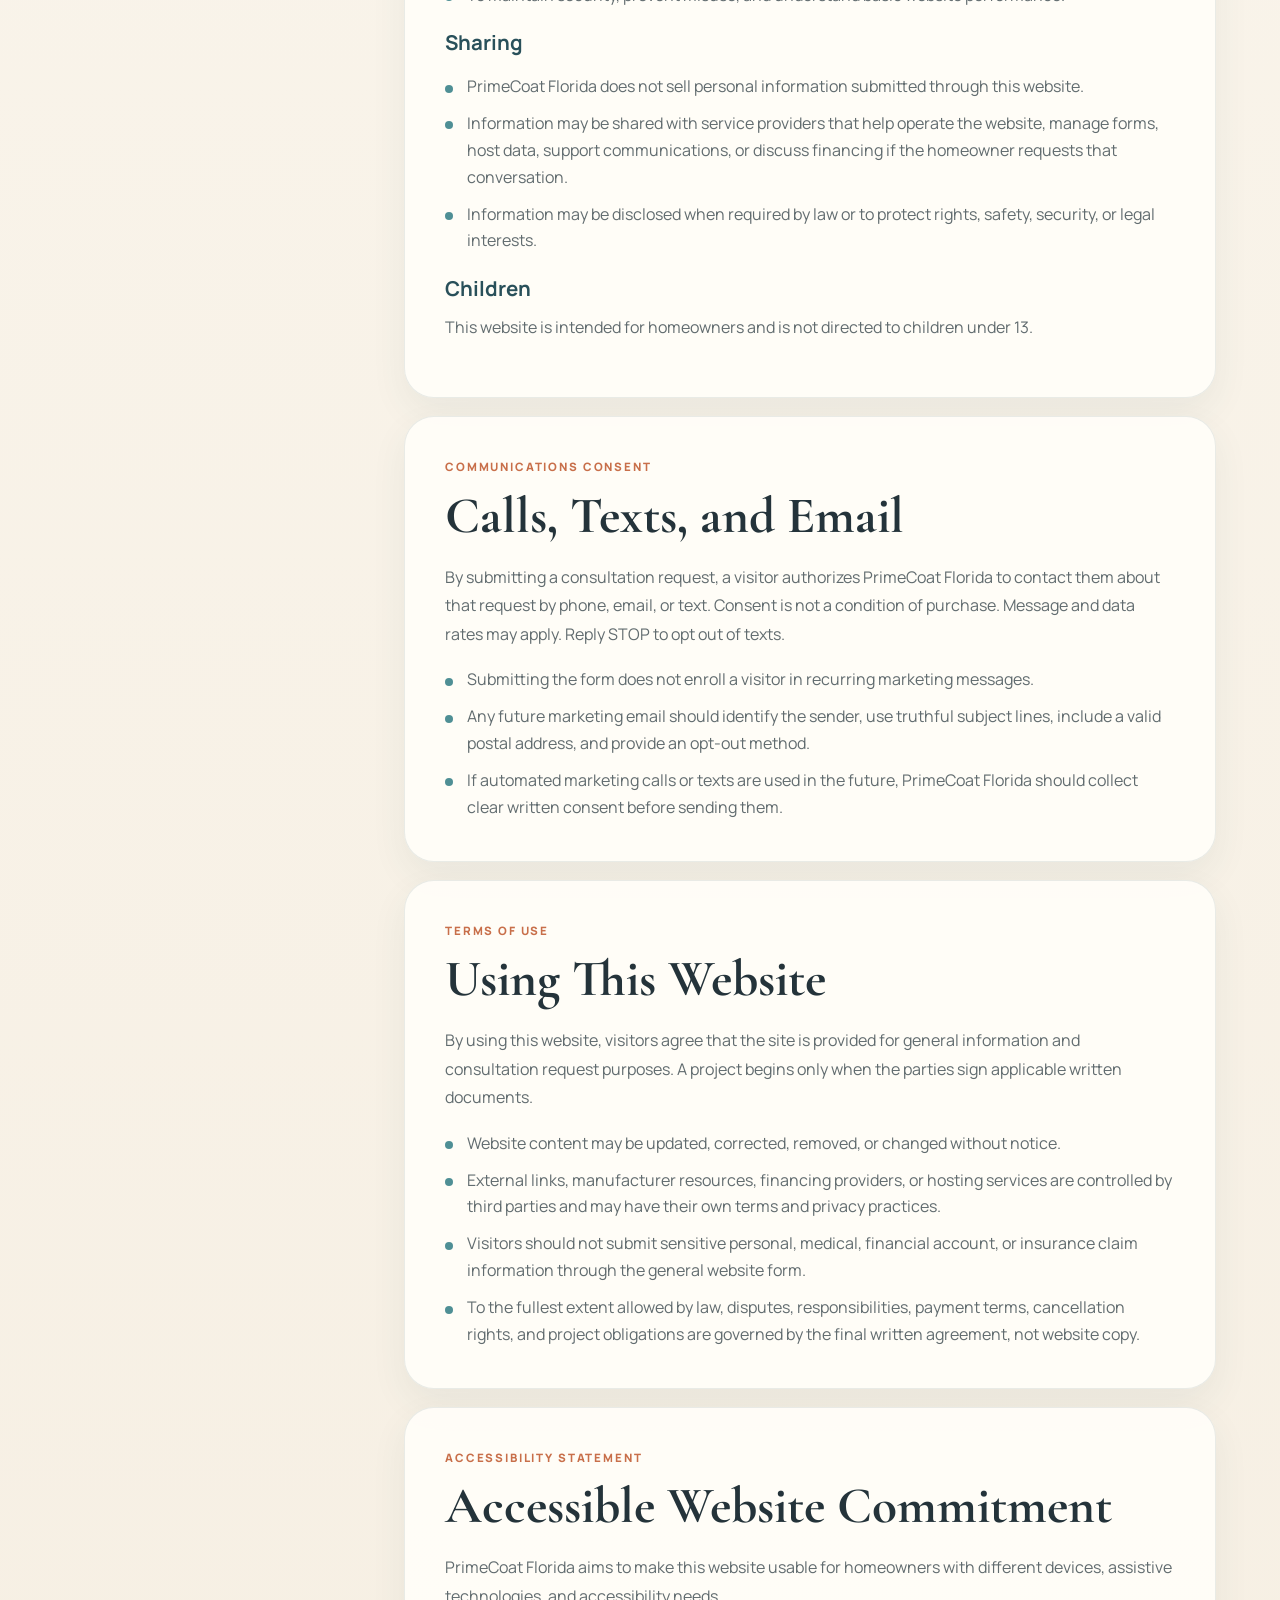
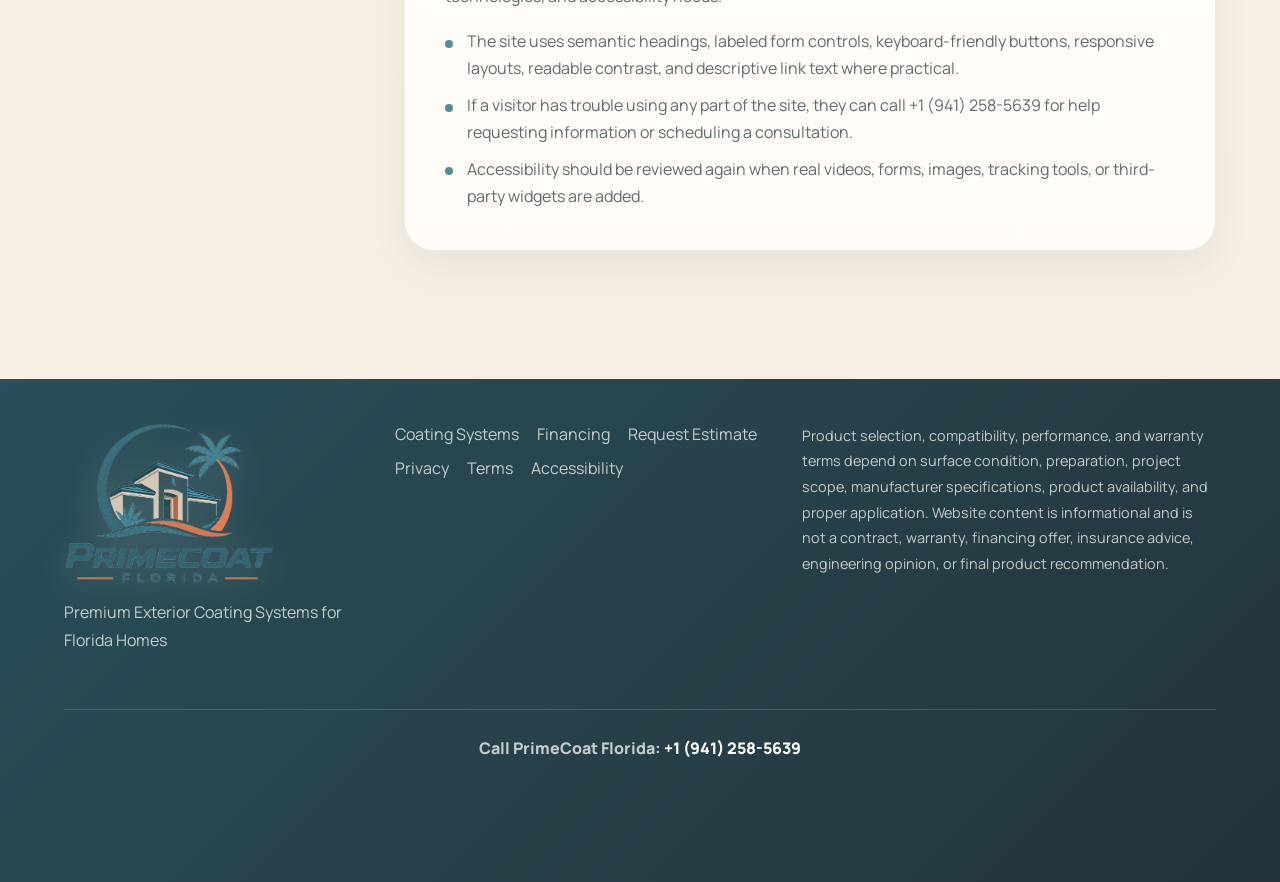
==== commit e2ce56cf: "Remove card numbers and add footer phone" ====
--- a/legal.html
+++ b/legal.html
@@ -226,7 +226,7 @@
 
     <footer class="site-footer">
       <div>
-        <img class="footer-logo" src="assets/primecoat-florida-logo-transparent.png" alt="PrimeCoat Florida" />
+        <img class="footer-logo" src="assets/primecoat-florida-logo-coastal.png" alt="PrimeCoat Florida" />
         <p>Premium Exterior Coating Systems for Florida Homes</p>
       </div>
       <nav aria-label="Footer navigation">
@@ -243,6 +243,9 @@
         informational and is not a contract, warranty, financing offer, insurance advice, engineering opinion, or final
         product recommendation.
       </p>
+      <p class="footer-phone">
+        Call PrimeCoat Florida: <a href="tel:+19412585639">+1 (941) 258-5639</a>
+      </p>
     </footer>
 
     <script>
--- a/styles.css
+++ b/styles.css
@@ -164,9 +164,9 @@
   display: grid;
   grid-template-columns: minmax(0, 0.88fr) minmax(420px, 1.12fr);
   gap: clamp(34px, 6vw, 82px);
-  align-items: center;
+  align-items: start;
   min-height: 100svh;
-  padding: clamp(138px, 13vw, 188px) clamp(18px, 5vw, 74px) clamp(76px, 9vw, 118px);
+  padding: clamp(86px, 8vw, 118px) clamp(18px, 5vw, 74px) clamp(76px, 9vw, 118px);
   background:
     linear-gradient(118deg, rgba(255, 253, 248, 0.78) 0%, rgba(207, 232, 243, 0.76) 54%, rgba(246, 239, 227, 0.8) 100%),
     linear-gradient(180deg, rgba(143, 199, 214, 0.4), transparent 70%);
@@ -177,9 +177,11 @@
 }
 
 .hero-brand-logo {
-  width: min(620px, 92vw);
-  margin: 0 0 clamp(18px, 3vw, 32px) -2%;
+  width: min(100%, 600px);
+  margin: clamp(-24px, -1.7vw, -12px) 0 clamp(40px, 5vw, 68px) -2%;
   filter: drop-shadow(0 24px 42px rgba(41, 80, 90, 0.1));
+  position: relative;
+  z-index: 2;
 }
 
 .hero-brand-logo img {
@@ -300,6 +302,7 @@
 .hero-visual {
   position: relative;
   min-height: 640px;
+  margin-top: clamp(42px, 6vw, 86px);
 }
 
 .hero-visual::before {
@@ -424,11 +427,6 @@
   transform: translateY(-18px);
   background: linear-gradient(160deg, white, rgba(143, 199, 214, 0.24));
   box-shadow: 0 24px 70px rgba(41, 80, 90, 0.14);
-}
-
-.premium-card span {
-  color: var(--palm-slate);
-  font-weight: 900;
 }
 
 .systems {
@@ -1585,6 +1583,20 @@
   font-size: 0.9rem;
 }
 
+.footer-phone {
+  grid-column: 1 / -1;
+  margin: 8px 0 0;
+  padding-top: 24px;
+  border-top: 1px solid rgba(255, 253, 248, 0.16);
+  color: rgba(255, 253, 248, 0.78);
+  font-weight: 800;
+  text-align: center;
+}
+
+.footer-phone a {
+  color: var(--soft-warm-white);
+}
+
 .footer-license {
   margin: 14px 0 0;
   color: rgba(255, 253, 248, 0.64);
@@ -1812,13 +1824,19 @@
   }
 
   .hero {
-    padding: 92px 16px 70px;
+    padding: 76px 16px 70px;
   }
 
   .hero-brand-logo {
-    width: min(100%, 292px);
+    width: min(100%, 312px);
+    margin-top: -6px;
+    margin-bottom: 38px;
     margin-left: auto;
     margin-right: auto;
+  }
+
+  .hero-visual {
+    margin-top: 20px;
   }
 
   h1 {
